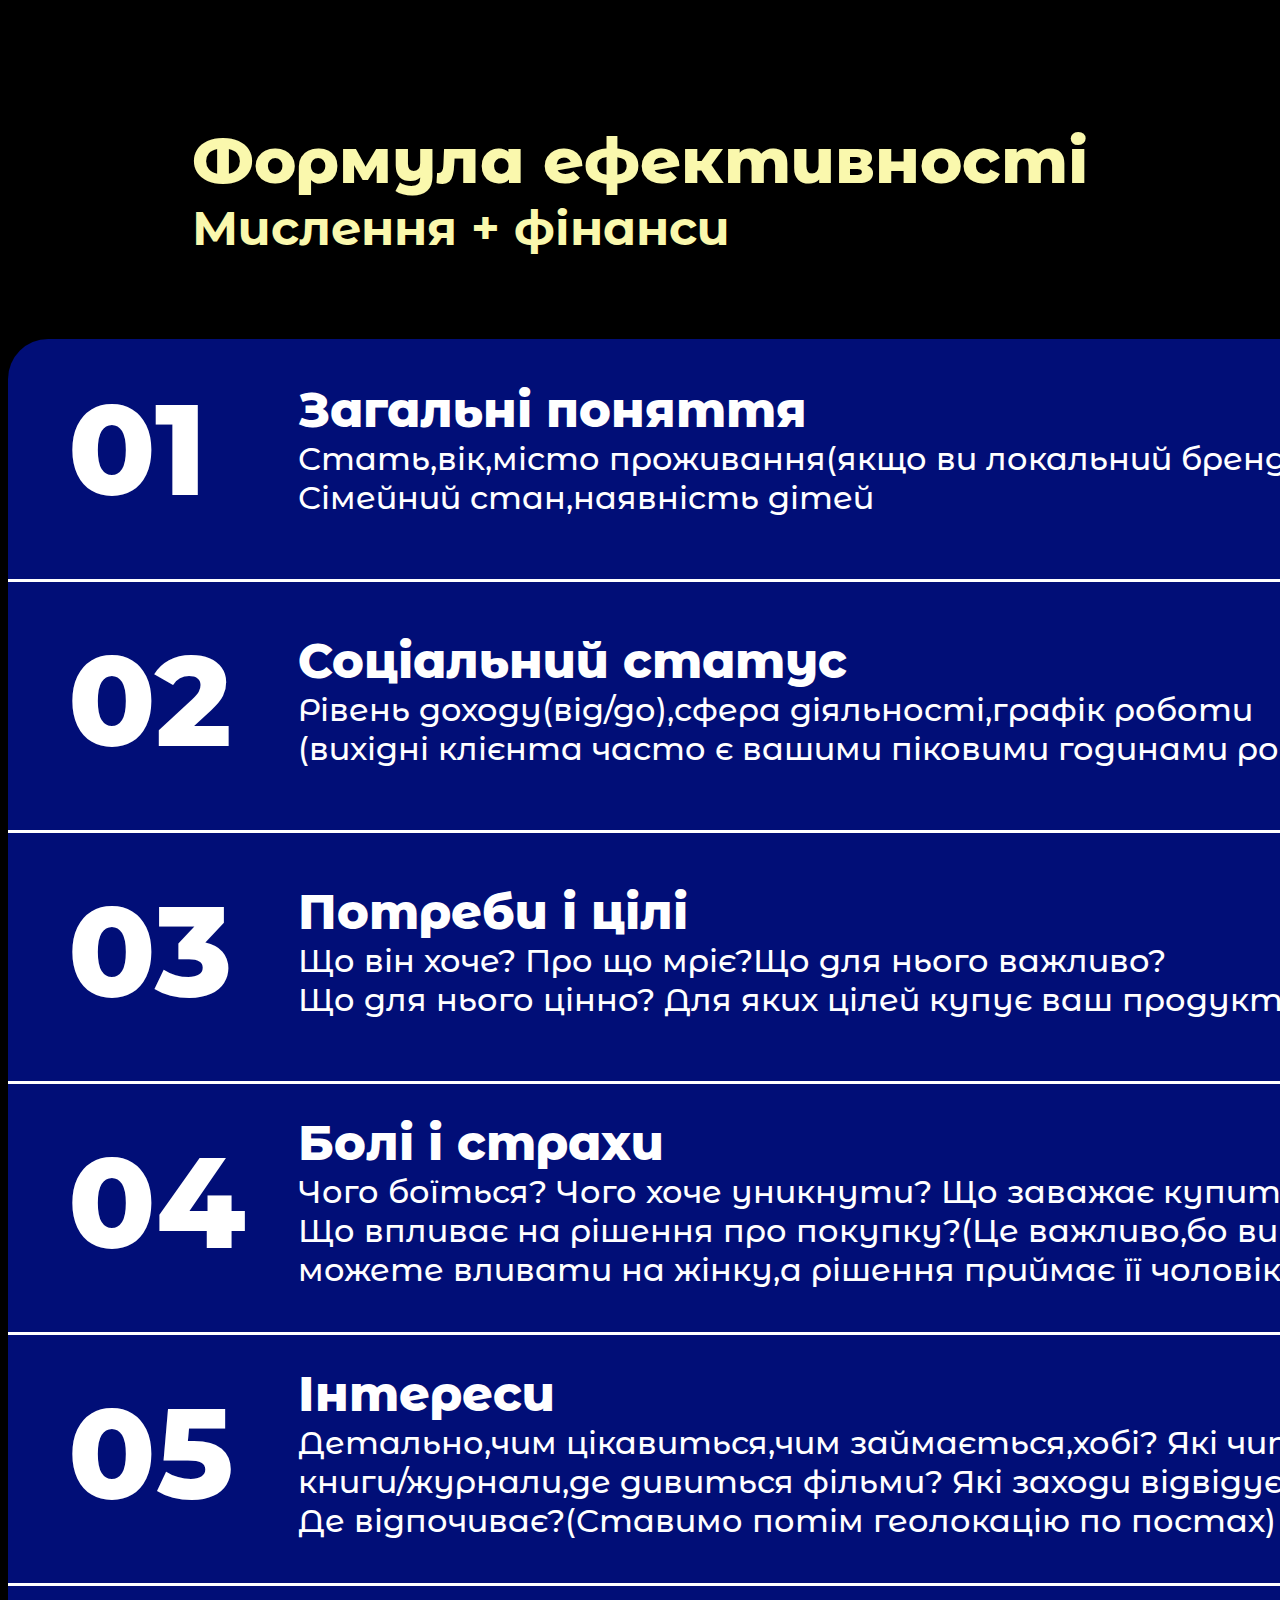
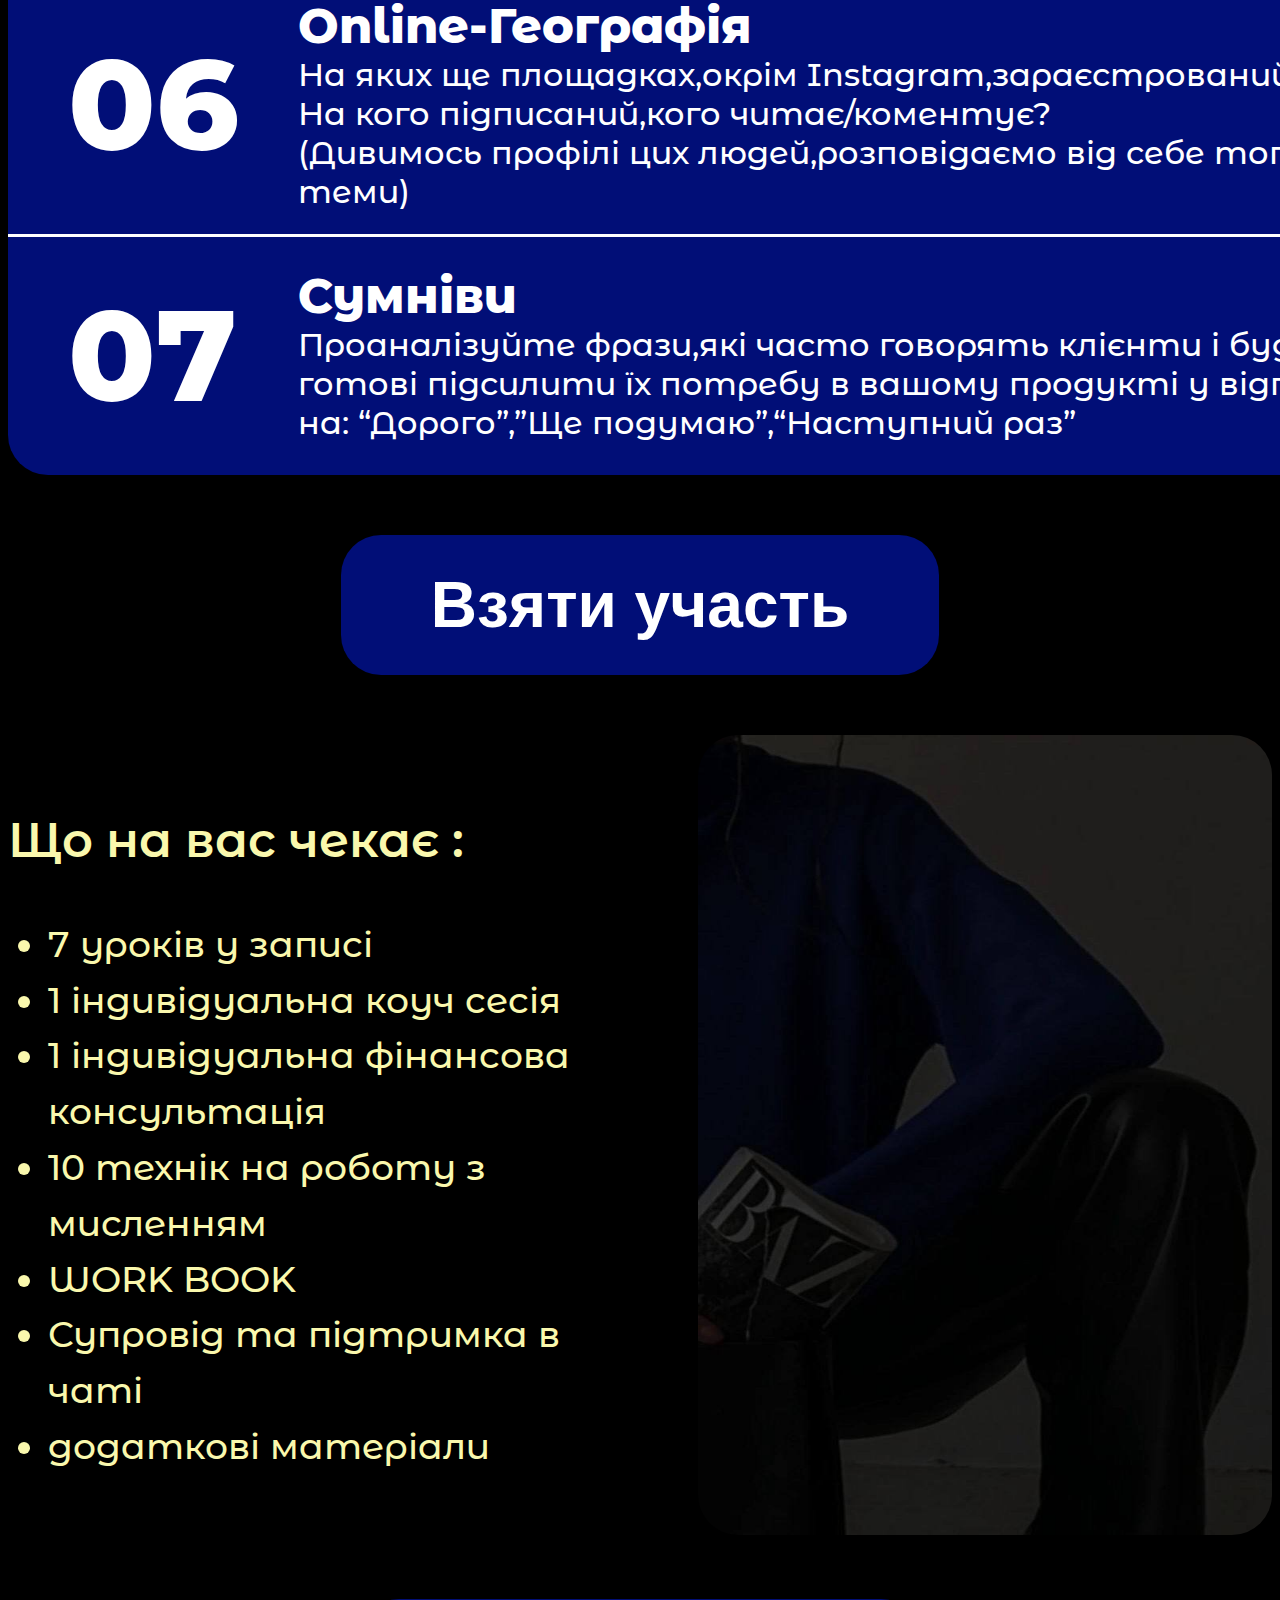
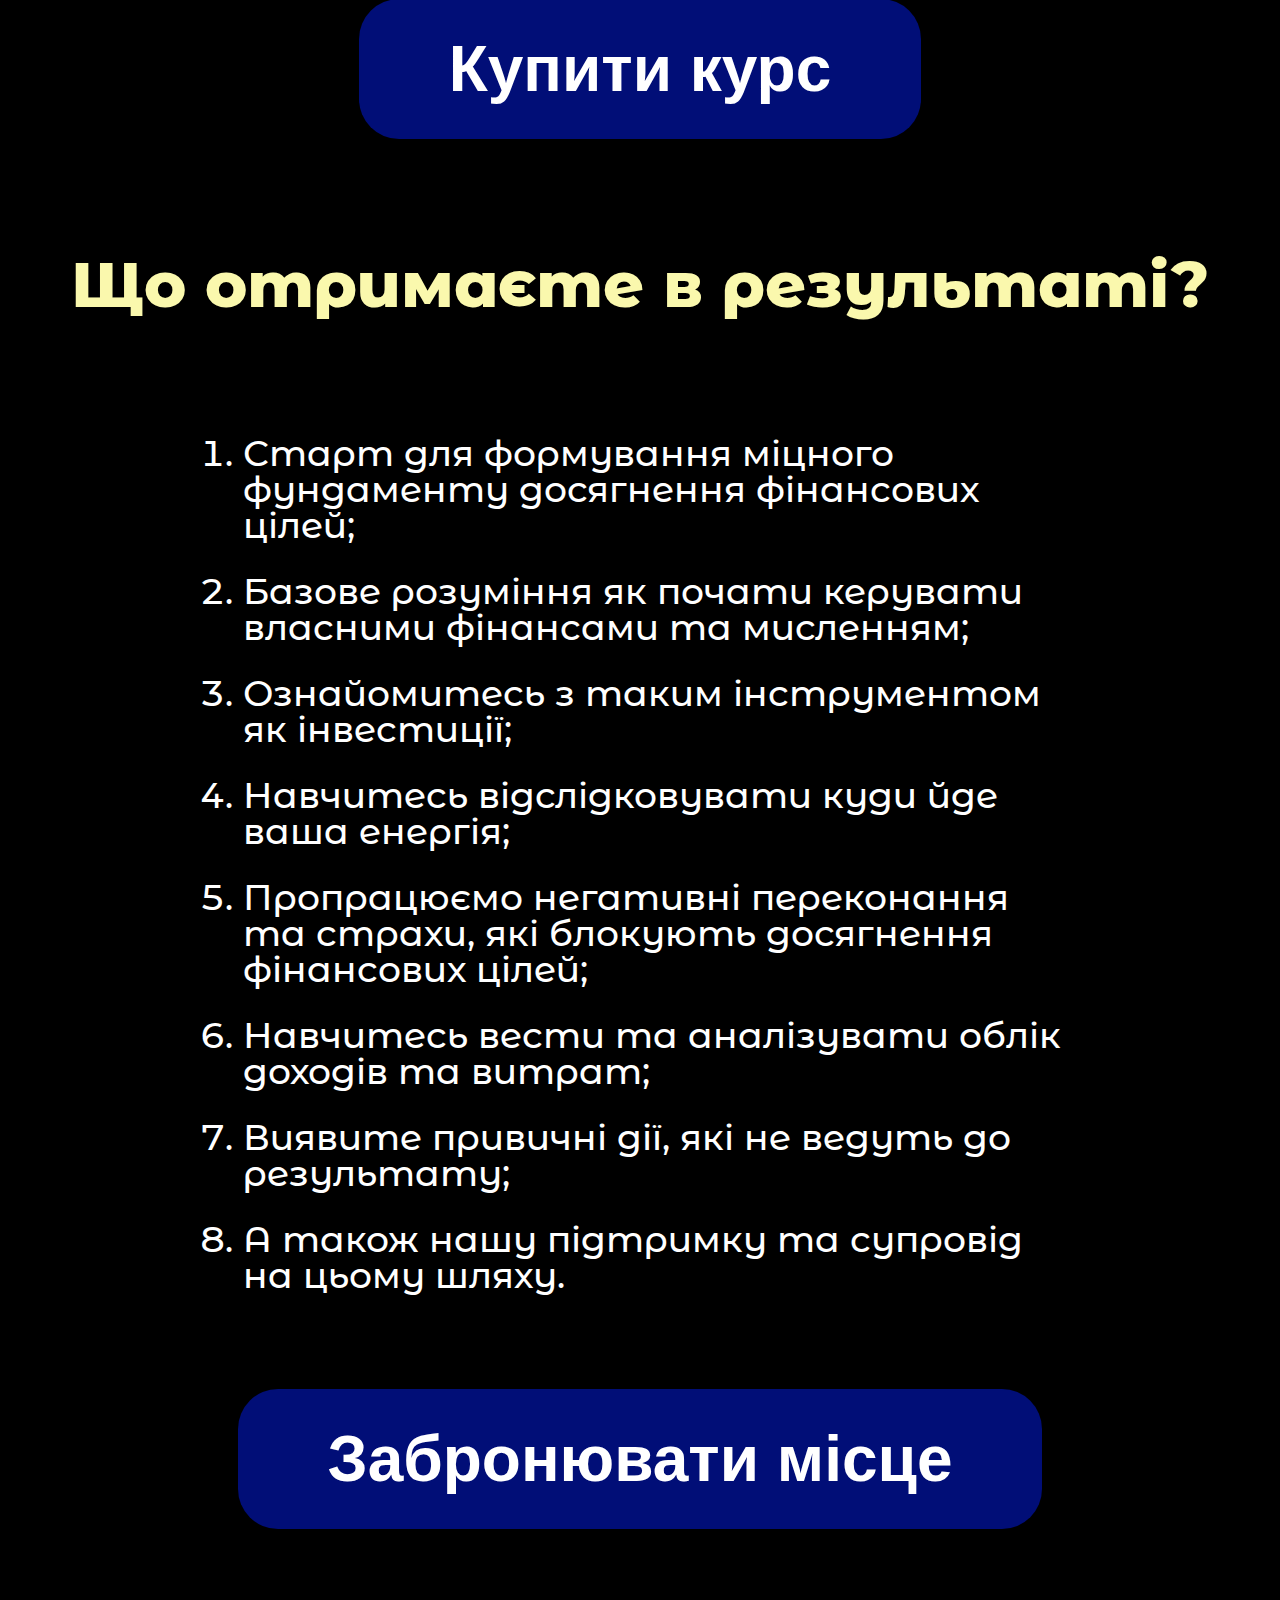
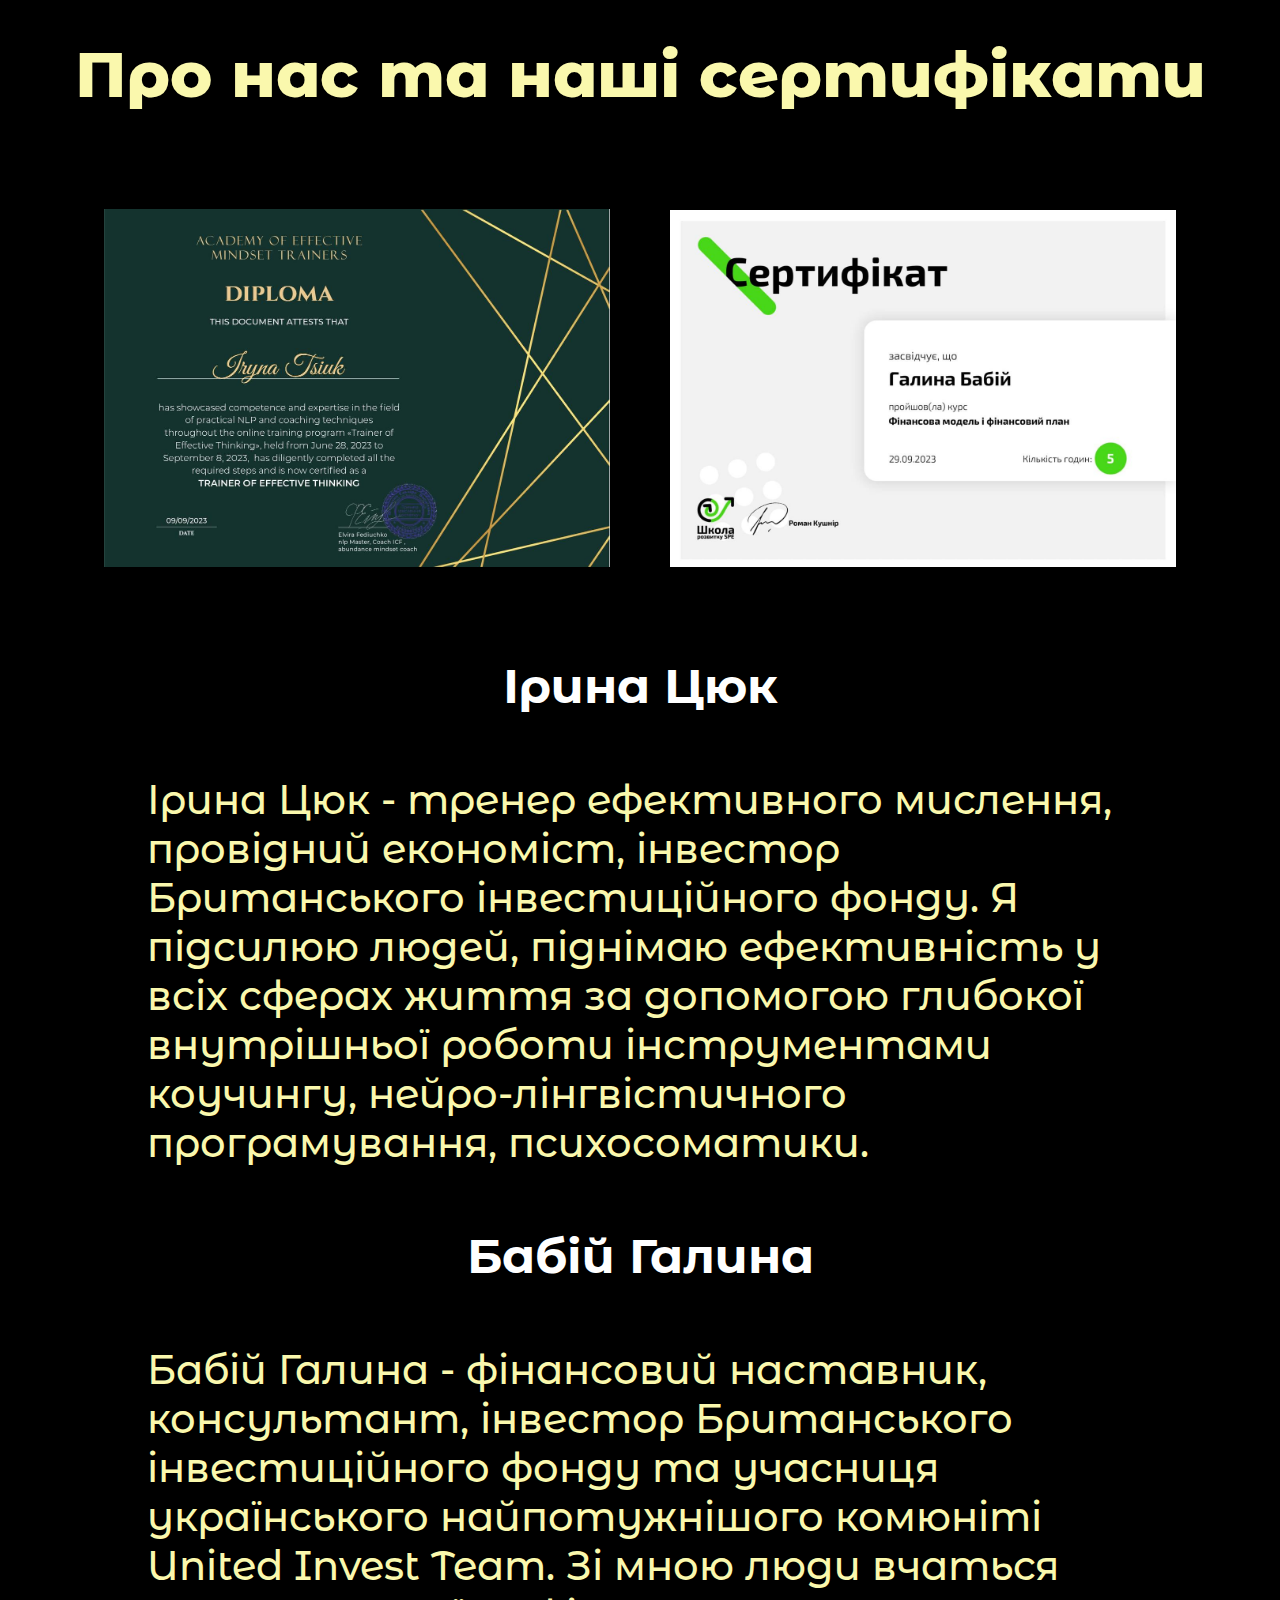
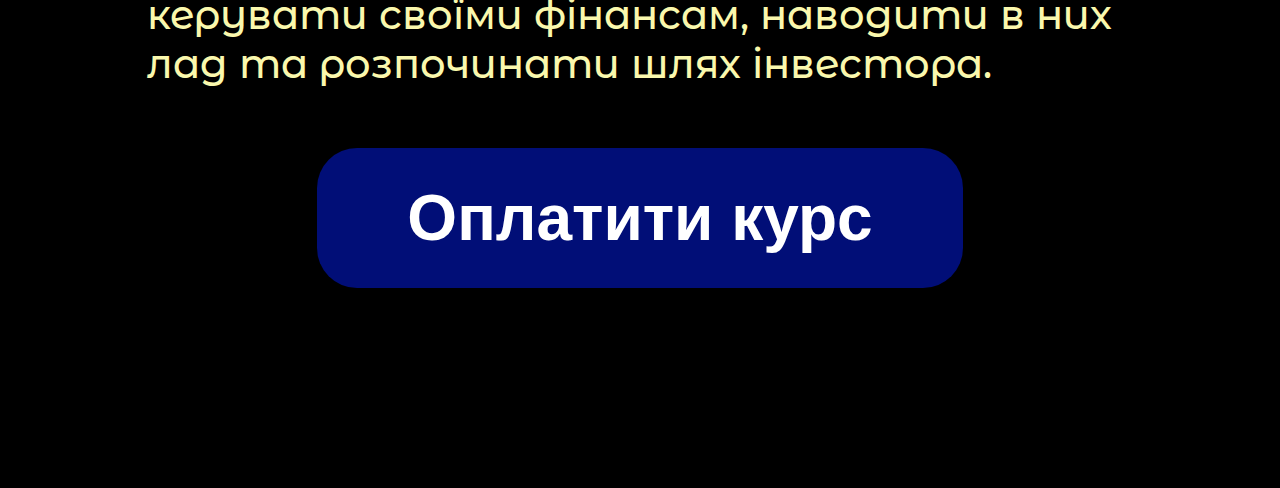
==== index.html @ e0beff93 "First version of page" ====
<!DOCTYPE html>
<html lang="en">
<head>
    <link rel="stylesheet" href="css/style.css">
    <meta charset="UTF-8">
    <meta name="viewport" content="width=1920, initial-scale=1.0">
    <title>Формула ефективності | Мислення + фінанси</title>
</head>
<body>
    
    <div class="centered-div header-text-containter">
        <h1><span class="lemon-extrabold-64">Формула ефективності</span><br/>
        <span class="lemon-bold-48">Мислення + фінанси</span></h1>
    </div>

    <!-- Block with lessons -->
    <div class="centered-div div-lessons">
        <div class="row-div">
            <div class="lesson-num">01</div>
            <div class="column-div">
                <div class="lesson-title">Загальні поняття</div>
                <div class="lesson-description">Стать,вік,місто проживання(якщо ви локальний бренд)<br/>
                    Сімейний стан,наявність дітей</div>
            </div>
        </div>
        <hr class="lesson-hr-line"/>
        <div class="row-div">
            <div class="lesson-num">02</div>
            <div class="column-div">
                <div class="lesson-title">Соціальний статус</div>
                <div class="lesson-description">Рівень доходу(від/до),сфера діяльності,графік роботи<br/>
                    (вихідні клієнта часто є вашими піковими годинами роботи)</div>
            </div>
        </div>
        <hr class="lesson-hr-line"/>
        <div class="row-div">
            <div class="lesson-num">03</div>
            <div class="column-div">
                <div class="lesson-title">Потреби і цілі</div>
                <div class="lesson-description">Що він хоче? Про що мріє?Що для нього важливо?<br/>
                    Що для нього цінно? Для яких цілей купує ваш продукт?</div>
            </div>
        </div>
        <hr class="lesson-hr-line"/>
        <div class="row-div">
            <div class="lesson-num">04</div>
            <div class="column-div">
                <div class="lesson-title">Болі і страхи</div>
                <div class="lesson-description">Чого боїться? Чого хоче уникнути? Що заважає купити?<br/>
                    Що впливає на рішення про покупку?(Це важливо,бо ви 
                    можете вливати на жінку,а рішення приймає її чоловік)</div>
            </div>
        </div>
        <hr class="lesson-hr-line"/>
        <div class="row-div">
            <div class="lesson-num">05</div>
            <div class="column-div">
                <div class="lesson-title">Інтереси</div>
                <div class="lesson-description">Детально,чим цікавиться,чим займається,хобі? Які читає 
                    книги/журнали,де дивиться фільми? Які заходи відвідує?<br/>
                    Де відпочиває?(Ставимо потім геолокацію по постах)</div>
            </div>
        </div>
        <hr class="lesson-hr-line"/>
        <div class="row-div">
            <div class="lesson-num">06</div>
            <div class="column-div">
                <div class="lesson-title">Online-Географія</div>
                <div class="lesson-description">На яких ще площадках,окрім Instagram,зараєстрований?<br/>
                    На кого підписаний,кого читає/коментує?<br/>
                    (Дивимось профілі цих людей,розповідаємо від себе топ-теми)</div>
            </div>
        </div>
        <hr class="lesson-hr-line"/>
        <div class="row-div">
            <div class="lesson-num">07</div>
            <div class="column-div">
                <div class="lesson-title">Сумніви</div>
                <div class="lesson-description">Проаналізуйте фрази,які часто говорять клієнти і будьте 
                    готові підсилити їх потребу в вашому продукті у
                    відповідь на: “Дорого”,”Ще подумаю”,“Наступний раз”</div>
            </div>
        </div>
    </div>

    <a href="#" class="buy-button">
        <div class="centered-div">
            Взяти участь
        </div>
    </a>

    <div class="what-wait-section">
        <!-- left column -->
        <div class="what-wait-left-column">
            <h3>Що на вас чекає :</h3>
                <ul>
                    <li>7 уроків у записі</li>
                    <li>1 індивідуальна коуч сесія</li>
                    <li>1 індивідуальна фінансова консультація</li>
                    <li>10 технік на роботу з мисленням</li>
                    <li>WORK BOOK</li>
                    <li>Супровід та підтримка в чаті</li>
                    <li>додаткові матеріали</li>
                </ul>
        </div>
        <!-- right column -->
        <div class="what-wait-right-column">
            <img src="images/sport_boy_image.jpeg" alt="Спортивний хлопець у сидячій позі з зігнутою ногою."/>
        </div>
    </div>

    <a href="#" class="buy-button">
        <div class="centered-div">
            Купити курс
        </div>
    </a>

    <div class="what-will-get-section">
        <h2>Що отримаєте в результаті?</h2>
        <ol>
            <li>Старт для формування міцного фундаменту досягнення фінансових цілей; </li>
            <li>Базове розуміння як почати керувати власними фінансами та мисленням;</li>
            <li>Ознайомитесь з таким інструментом як інвестиції;</li>
            <li>Навчитесь відслідковувати куди йде ваша енергія;</li>
            <li>Пропрацюємо негативні переконання та страхи, які блокують досягнення фінансових цілей;</li>
            <li>Навчитесь вести та аналізувати облік доходів та витрат;</li>
            <li>Виявите привичні дії, які не ведуть до результату; </li>
            <li>А також нашу підтримку та супровід на цьому шляху.</li>
        </ol>
    </div>

    <a href="#" class="buy-button">
        <div class="centered-div">
            Забронювати місце
        </div>
    </a>

    <div class="about-us-section">
        <h2>Про нас та наші сертифікати</h2>
        <div class="certificate-block">
            <img src="images/diploma.jpeg"/ alt="Диплом Ірини Цюк, який засвідчує про сертифікацію trainer of effective thinking.">
            <img src="images/certificate.jpeg" alt="Сертифікат Галини Бабій, про проходження курсу Фінансової моделі та фінансового плану."/>
        </div>
        <div class="person-name">Ірина Цюк</div>
        <div class="person-desc">Ірина Цюк - тренер ефективного мислення, провідний економіст,
            інвестор Британського інвестиційного фонду. Я підсилюю людей, 
            піднімаю ефективність у всіх сферах життя за допомогою 
            глибокої внутрішньої роботи інструментами коучингу, 
            нейро-лінгвістичного програмування, психосоматики.</div>
        <div class="person-name">Бабій Галина</div>
        <div class="person-desc">Бабій Галина - фінансовий наставник, консультант,
            інвестор Британського інвестиційного фонду та  учасниця 
            українського найпотужнішого комюніті United Invest Team. 
            Зі мною люди вчаться керувати  своїми фінансам, наводити в них 
            лад та розпочинати шлях інвестора.</div>

        <a href="#" class="buy-button">
            <div class="centered-div">
                Оплатити курс
            </div>
        </a>
    </div>
    
</body>
</html>
---- css/style.css ----
html, body {
    background-color: #000000;
}

.header-text-containter{
    margin-top: 100px;
}

/* Buy button */
.buy-button{
    text-decoration: none;
}

.buy-button > div{
    background-color: #010E77;
    border-radius: 40px;
    
    padding: 33px 90px;
    gap: 10px;

    margin-left: auto;
    margin-right: auto;
    width: fit-content;

    margin-top: 60px;
    color: #FFF;
    font-family: 'Montserrat Alternates', sans-serif;
    font-size: 64px;
    font-style: normal;
    font-weight: 800;
    line-height: normal;
}

.what-wait-section{
    margin-top: 60px;
    display: flex;
    flex-direction: row;
    justify-content: center;
    align-items: center;
    vertical-align: middle;
}

.what-wait-left-column > h3{
    color: #FAF8AD;
    font-family: 'MontserratAlternates', sans-serif;
    font-size: 48px;
    font-style: normal;
    font-weight: 600;
    line-height: normal;
}

.what-wait-left-column > ul{
    font-family: 'MontserratAlternates', sans-serif;
    color: #FAF8AD;
    font-size: 36px;
    font-style: normal;
    font-weight: 500;
    line-height: 155.9%;
}

.what-wait-right-column > img{
    border-radius: 40px;
    width: 574px;
    height: 800px;
    flex-shrink: 0;
    margin-left: 70px;
}

.what-will-get-section{
    margin-top: 60px;
    display: flex;
    flex-direction: column;
    align-items: center;
    justify-content: center;
}

.what-will-get-section > h2, .about-us-section > h2{
    color: #FAF8AD;
    font-family: 'MontserratAlternates', sans-serif;
    font-size: 64px;
    font-style: normal;
    font-weight: 800;
    line-height: 100%; /* 64px */
}

.what-will-get-section > ol{
    width: 66%;
    color: #FFF;
    font-family: 'MontserratAlternates', sans-serif;
    font-size: 36px;
    font-style: normal;
    font-weight: 500;
    line-height: 100%; /* 36px */
}

.what-will-get-section > ol >li{
    margin-top: 30px;
}

.about-us-section{
    margin-top: 60px;
    display: flex;
    flex-direction: column;
    align-items: center;
    justify-content: center;
    margin-bottom: 200px;
}

.certificate-block{
    display: flex;
    flex-direction: row;
    align-items: center;
    justify-content: center;
    margin-top: 20px;
}

.certificate-block > img{
    width: 40%;
    height: 50%;
    padding: 30px;
}

.person-name{
    color: #FFF;
    font-family: 'MontserratAlternates', sans-serif;
    font-size: 48px;
    font-style: normal;
    font-weight: 700;
    line-height: normal;
    margin-top: 60px;
}

.person-desc{
    color: #FAF8AD;
    font-family: 'MontserratAlternates', sans-serif;
    font-size: 40px;
    font-style: normal;
    font-weight: 500;
    line-height: normal;
    width: 78%;
    margin-top: 60px;
}

/* Lemon text */
.lemon-extrabold-64{
    font-family: 'MontserratAlternates', sans-serif;
    font-weight: 800;
    font-size: 64px;
    color: #FAF8AD;
}

.lemon-bold-48{
    font-family: 'MontserratAlternates', sans-serif;
    font-weight: 700;
    font-size: 48px;
    color: #FAF8AD;
}

.lesson-num{
    font-family: 'MontserratAlternates', sans-serif;
    font-weight: 800;
    font-size: 128px;
    color: #FFFFFF;
    margin-right: 50px;
    width: 180px;
    padding-left: 60px;
}

.lesson-title{
    font-family: 'MontserratAlternates', sans-serif;
    font-weight: 800;
    font-size: 48px;
    color: #FFFFFF;
}

.lesson-description{
    font-family: 'MontserratAlternates', sans-serif;
    font-weight: 500;
    font-size: 32px;
    color: #FFFFFF;
    width: 1090px;
}

.lesson-hr-line{
    border: 0;
    height: 3px;
    background-color: #FFFFFF;
    width: 100%;
    margin-top: 10px;
}

/* Movement of divs */
.centered-div{
    display: flex;
    align-items: center;
    justify-content: center;
}

.div-lessons{
    /* padding-left: 60px;
    padding-right: 60px; */
    flex-direction: column;
    background-color: #010E77;
    border-radius: 40px;
    width: fit-content;
    margin: 60px auto 0px auto;
}

.row-div{
    display: flex;
    flex-direction: row;
    justify-content: space-between;
    align-items: center;
    vertical-align: middle;
    height: 200px;
    padding-top: 10px;
    padding-bottom: 20px;
}

.column-div{
    display: flex;
    flex-direction: column;
    padding-right: 60px;
    /* justify-content: space-between; */
}



/* Fonts */
@font-face {
    font-family: 'MontserratAlternates';
    src: url('../font/MontserratAlternates/MontserratAlternates-Thin.ttf') format('truetype');
    font-weight: 100;
}

@font-face {
    font-family: 'MontserratAlternates';
    src: url('../font/MontserratAlternates/MontserratAlternates-ThinItalic.ttf') format('truetype');
    font-weight: 100;
    font-style: italic;
}

@font-face {
    font-family: 'MontserratAlternates';
    src: url('../font/MontserratAlternates/MontserratAlternates-ExtraLight.ttf') format('truetype');
    font-weight: 200;
}

@font-face {
    font-family: 'MontserratAlternates';
    src: url('../font/MontserratAlternates/MontserratAlternates-ExtraLightItalic.ttf') format('truetype');
    font-weight: 200;
    font-style: italic;
}

@font-face {
    font-family: 'MontserratAlternates';
    src: url('../font/MontserratAlternates/MontserratAlternates-Light.ttf') format('truetype');
    font-weight: 300;
}

@font-face {
    font-family: 'MontserratAlternates';
    src: url('../font/MontserratAlternates/MontserratAlternates-LightItalic.ttf') format('truetype');
    font-weight: 300;
    font-style: italic;
}

@font-face {
    font-family: 'MontserratAlternates';
    src: url('../font/MontserratAlternates/MontserratAlternates-Regular.ttf') format('truetype');
    font-weight: 400;
}

@font-face {
    font-family: 'MontserratAlternates';
    src: url('../font/MontserratAlternates/MontserratAlternates-Italic.ttf') format('truetype');
    font-weight: 400;
    font-style: italic;
}

@font-face {
    font-family: 'MontserratAlternates';
    src: url('../font/MontserratAlternates/MontserratAlternates-Medium.ttf') format('truetype');
    font-weight: 500;
}

@font-face {
    font-family: 'MontserratAlternates';
    src: url('../font/MontserratAlternates/MontserratAlternates-MediumItalic.ttf') format('truetype');
    font-weight: 500;
    font-style: italic;
}

@font-face {
    font-family: 'MontserratAlternates';
    src: url('../font/MontserratAlternates/MontserratAlternates-SemiBold.ttf') format('truetype');
    font-weight: 600;
}

@font-face {
    font-family: 'MontserratAlternates';
    src: url('../font/MontserratAlternates/MontserratAlternates-SemiBoldItalic.ttf') format('truetype');
    font-weight: 600;
    font-style: italic;
}

@font-face {
    font-family: 'MontserratAlternates';
    src: url('../font/MontserratAlternates/MontserratAlternates-Bold.ttf') format('truetype');
    font-weight: 700;
}

@font-face {
    font-family: 'MontserratAlternates';
    src: url('../font/MontserratAlternates/MontserratAlternates-BoldItalic.ttf') format('truetype');
    font-weight: 700;
    font-style: italic;
}

@font-face {
    font-family: 'MontserratAlternates';
    src: url('../font/MontserratAlternates/MontserratAlternates-ExtraBold.ttf') format('truetype');
    font-weight: 800;
}

@font-face {
    font-family: 'MontserratAlternates';
    src: url('../font/MontserratAlternates/MontserratAlternates-ExtraBoldItalic.ttf') format('truetype');
    font-weight: 800;
    font-style: italic;
}

@font-face {
    font-family: 'MontserratAlternates';
    src: url('../font/MontserratAlternates/MontserratAlternates-Black.ttf') format('truetype');
    font-weight: 900;
}

@font-face {
    font-family: 'MontserratAlternates';
    src: url('../font/MontserratAlternates/MontserratAlternates-BlackItalic.ttf') format('truetype');
    font-weight: 900;
    font-style: italic;
}
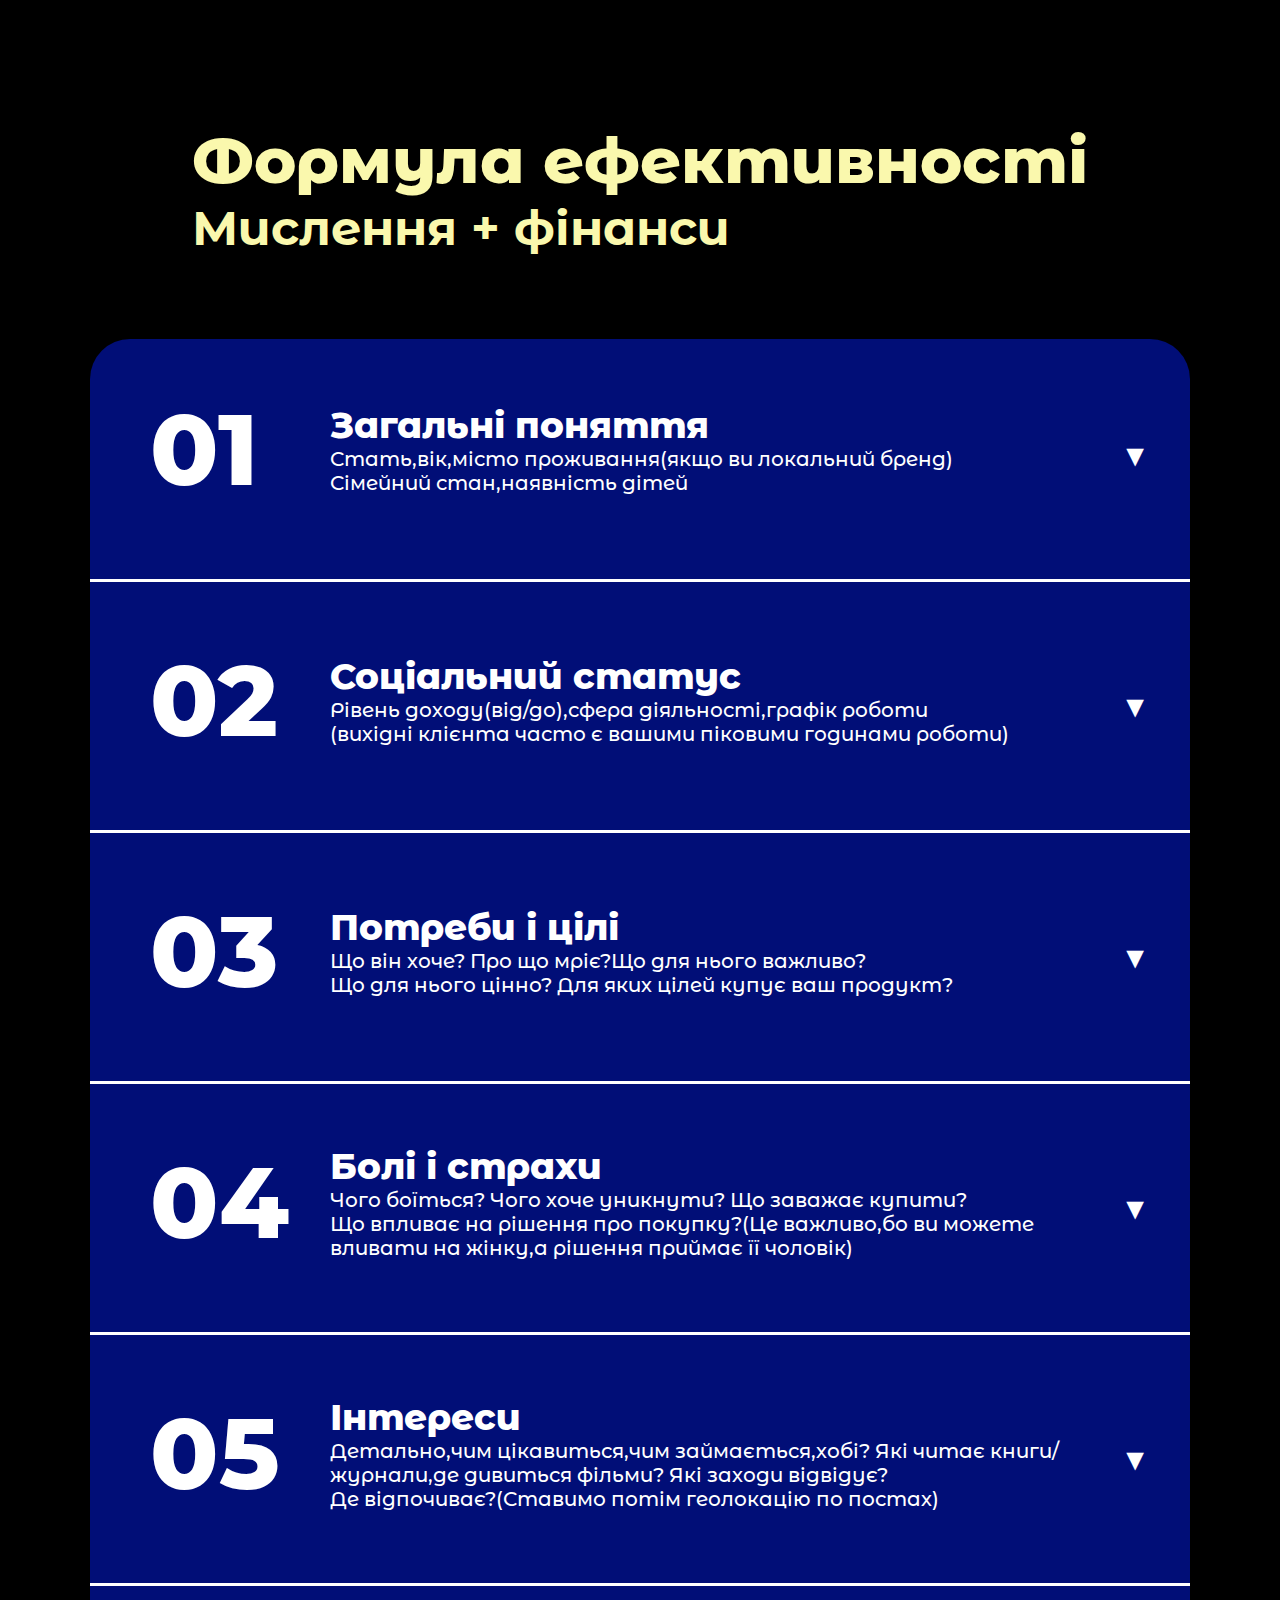
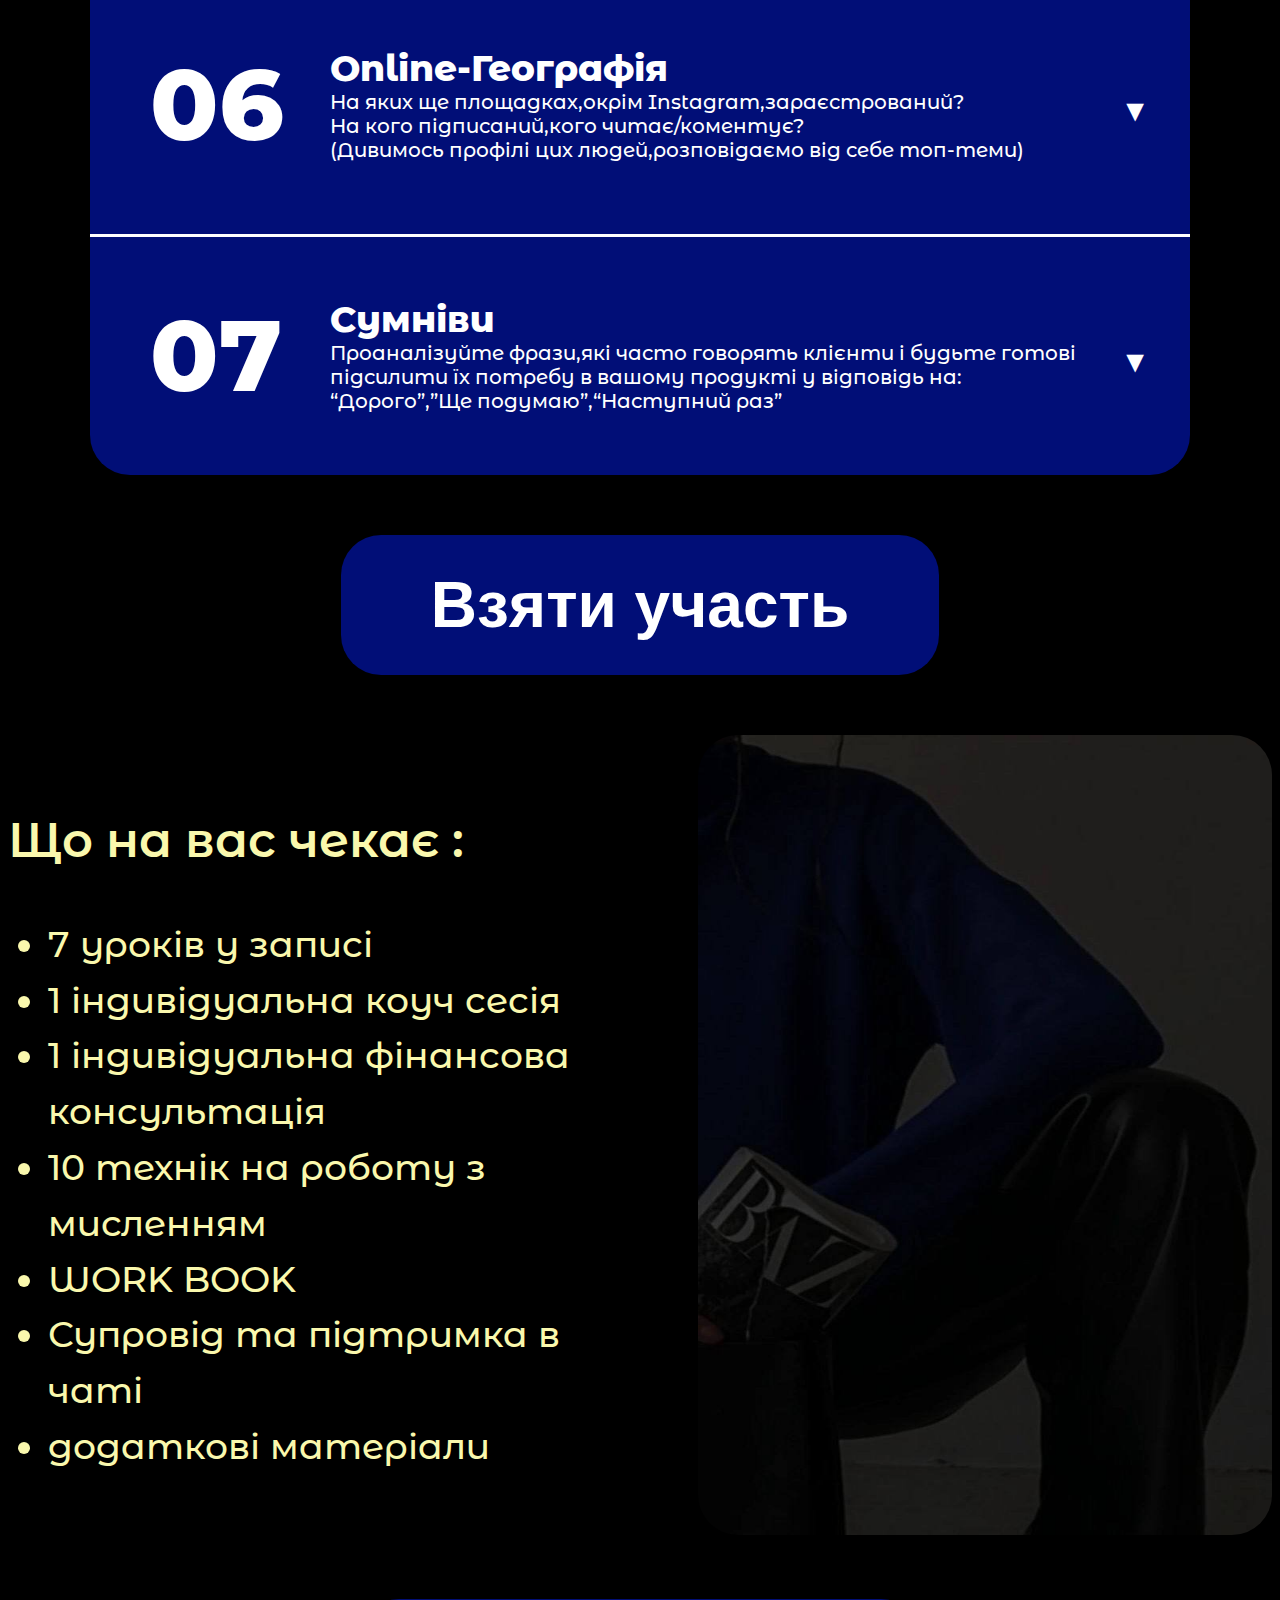
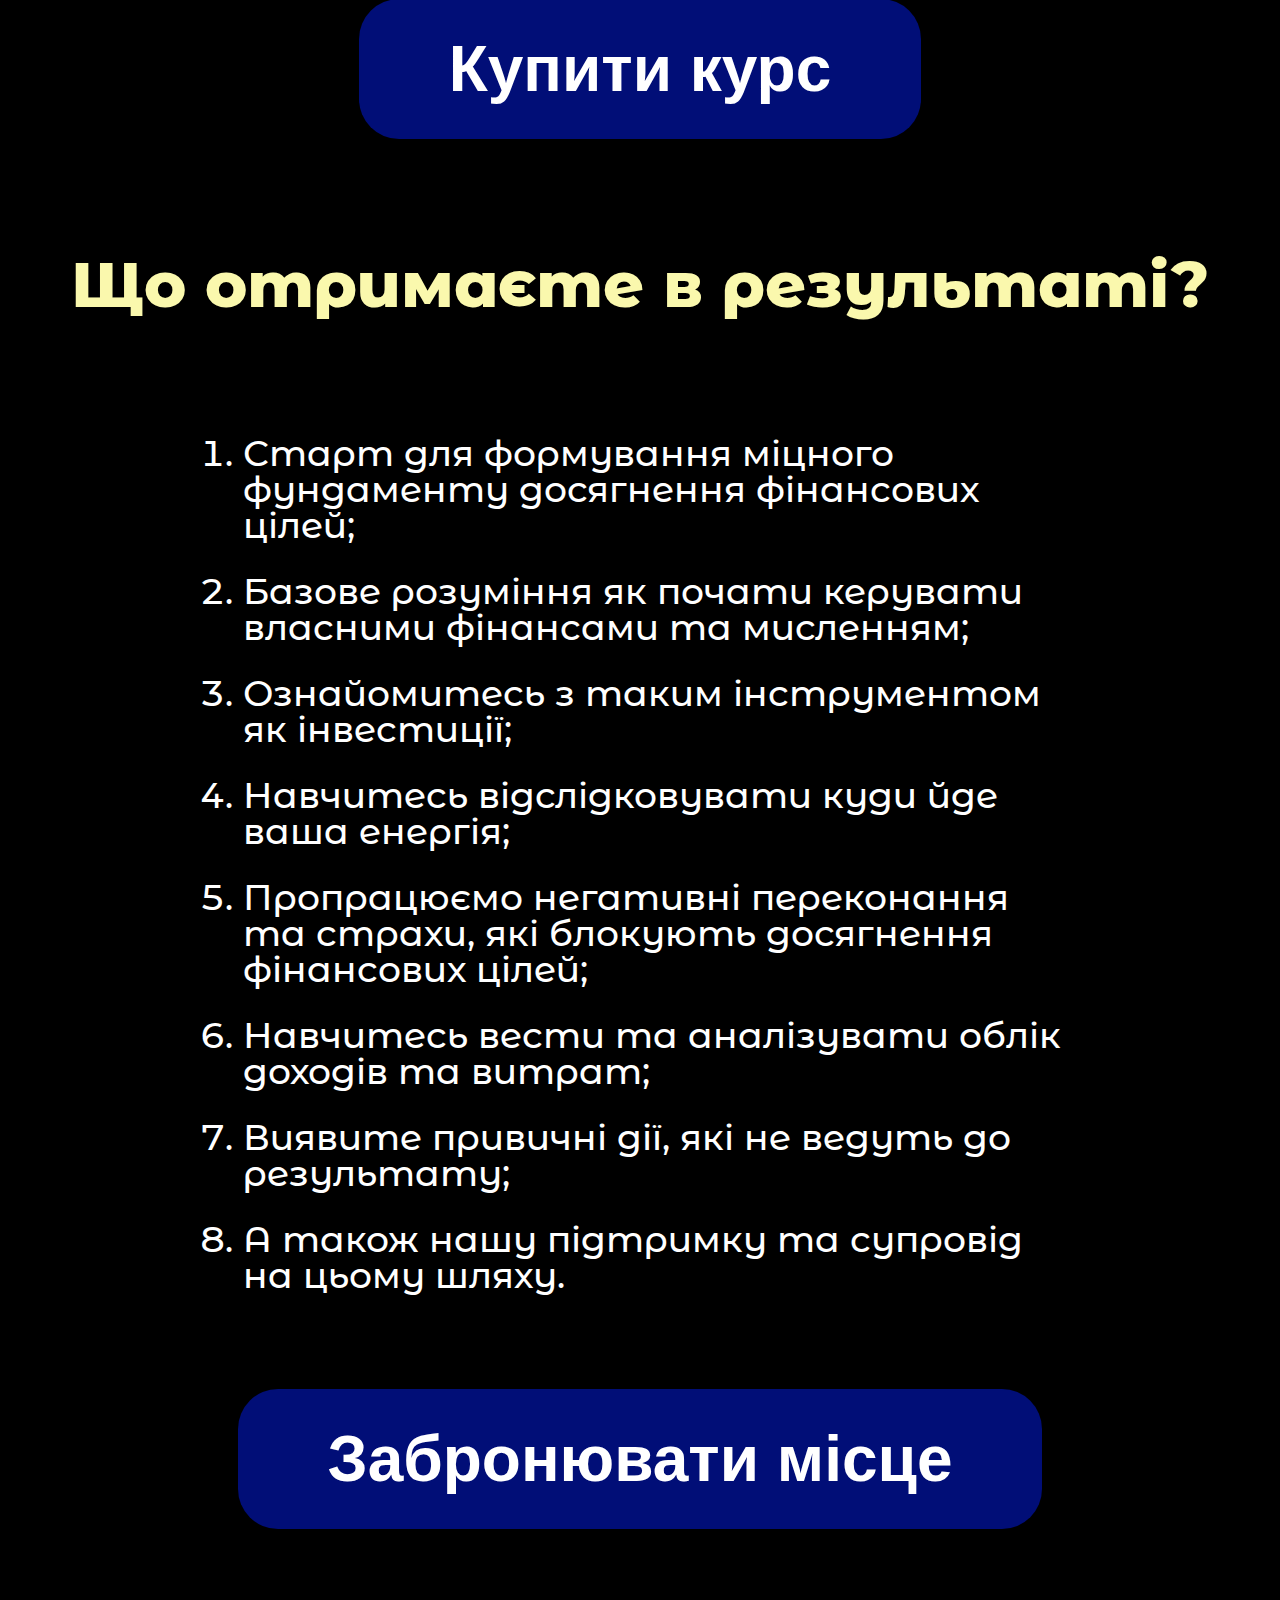
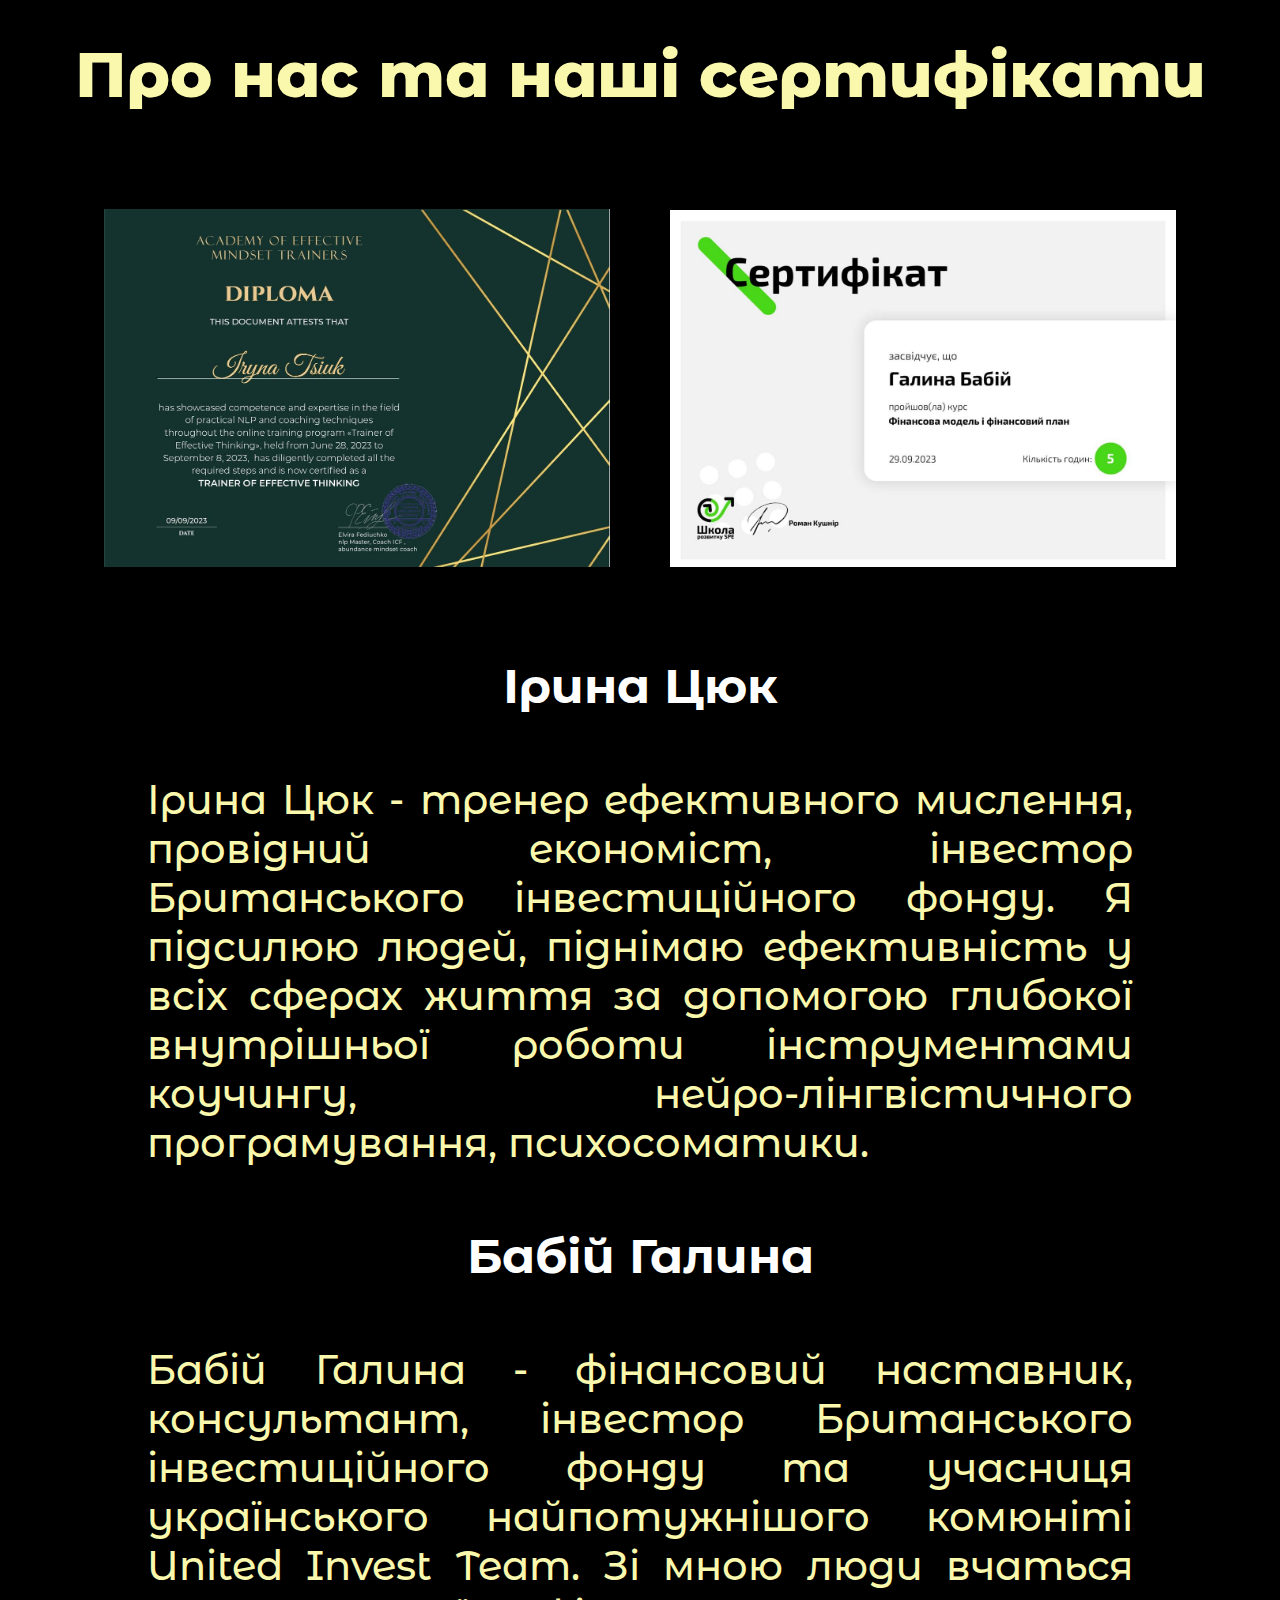
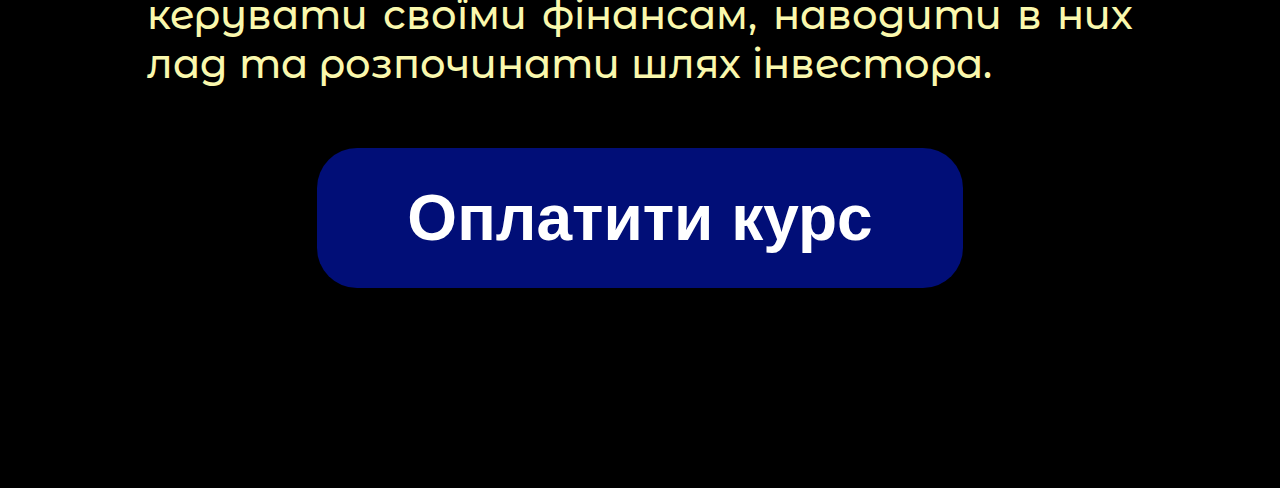
==== commit f04513ae: "remove workflow, add arow and desc for lessons" ====
--- a/index.html
+++ b/index.html
@@ -1,9 +1,10 @@
 <!DOCTYPE html>
-<html lang="en">
+<html lang="ua">
 <head>
     <link rel="stylesheet" href="css/style.css">
     <meta charset="UTF-8">
     <meta name="viewport" content="width=1920, initial-scale=1.0">
+    <script src="js/description.js"></script>
     <title>Формула ефективності | Мислення + фінанси</title>
 </head>
 <body>
@@ -22,6 +23,30 @@
                 <div class="lesson-description">Стать,вік,місто проживання(якщо ви локальний бренд)<br/>
                     Сімейний стан,наявність дітей</div>
             </div>
+            <div class="toggle-arrow" onclick="toggleDescription(this)">&#9660;</div>
+        </div>
+        <div class="description-content" style="display: none;">
+            <div class="lesson-description">
+                <span class="lesson-title">Урок 1 - Фінансові рівні</span><br/>
+
+                <h3>Ви дізнаєтесь :</h3>
+                <ul>
+                    <li>Що таке фінансова грамотність;</li>
+                    <li>Що таке гроші;</li>
+                    <li>Що таке фінансовий рівень життя;</li>
+                    <li>Які є фінансові рівні;</li>
+                    <li>Що таке фінансова подушка безпеки.</li>
+                </ul>
+
+                <h3>Визначте:</h3>
+                <ul>
+                    <li>На якому фінансовому рівні знаходитесь ви;</li>
+                    <li>Розпочнете відкладати;</li>
+                    <li>Отримаєте д/з;</li>
+                    <li>Готова табличка обліку доходів та витрат;</li>
+                    <li>Відео інструкція, як нею користуватися.</li>
+                </ul>
+            </div>
         </div>
         <hr class="lesson-hr-line"/>
         <div class="row-div">
@@ -31,6 +56,7 @@
                 <div class="lesson-description">Рівень доходу(від/до),сфера діяльності,графік роботи<br/>
                     (вихідні клієнта часто є вашими піковими годинами роботи)</div>
             </div>
+            <div class="toggle-arrow" onclick="toggleDescription(this)">&#9660;</div>
         </div>
         <hr class="lesson-hr-line"/>
         <div class="row-div">
@@ -40,6 +66,7 @@
                 <div class="lesson-description">Що він хоче? Про що мріє?Що для нього важливо?<br/>
                     Що для нього цінно? Для яких цілей купує ваш продукт?</div>
             </div>
+            <div class="toggle-arrow" onclick="toggleDescription(this)">&#9660;</div>
         </div>
         <hr class="lesson-hr-line"/>
         <div class="row-div">
@@ -50,6 +77,7 @@
                     Що впливає на рішення про покупку?(Це важливо,бо ви 
                     можете вливати на жінку,а рішення приймає її чоловік)</div>
             </div>
+            <div class="toggle-arrow" onclick="toggleDescription(this)">&#9660;</div>
         </div>
         <hr class="lesson-hr-line"/>
         <div class="row-div">
@@ -60,6 +88,7 @@
                     книги/журнали,де дивиться фільми? Які заходи відвідує?<br/>
                     Де відпочиває?(Ставимо потім геолокацію по постах)</div>
             </div>
+            <div class="toggle-arrow" onclick="toggleDescription(this)">&#9660;</div>
         </div>
         <hr class="lesson-hr-line"/>
         <div class="row-div">
@@ -70,6 +99,7 @@
                     На кого підписаний,кого читає/коментує?<br/>
                     (Дивимось профілі цих людей,розповідаємо від себе топ-теми)</div>
             </div>
+            <div class="toggle-arrow" onclick="toggleDescription(this)">&#9660;</div>
         </div>
         <hr class="lesson-hr-line"/>
         <div class="row-div">
@@ -80,6 +110,7 @@
                     готові підсилити їх потребу в вашому продукті у
                     відповідь на: “Дорого”,”Ще подумаю”,“Наступний раз”</div>
             </div>
+            <div class="toggle-arrow" onclick="toggleDescription(this)">&#9660;</div>
         </div>
     </div>
 
--- a/css/style.css
+++ b/css/style.css
@@ -139,6 +139,7 @@
     line-height: normal;
     width: 78%;
     margin-top: 60px;
+    text-align: justify;
 }
 
 /* Lemon text */
@@ -159,26 +160,27 @@
 .lesson-num{
     font-family: 'MontserratAlternates', sans-serif;
     font-weight: 800;
-    font-size: 128px;
+    font-size: 100px;
     color: #FFFFFF;
-    margin-right: 50px;
-    width: 180px;
+    margin-right: 40px;
+    width: 140px;
     padding-left: 60px;
+    text-align: left;
 }
 
 .lesson-title{
     font-family: 'MontserratAlternates', sans-serif;
     font-weight: 800;
-    font-size: 48px;
+    font-size: 36px;
     color: #FFFFFF;
 }
 
 .lesson-description{
     font-family: 'MontserratAlternates', sans-serif;
     font-weight: 500;
-    font-size: 32px;
+    font-size: 20px;
     color: #FFFFFF;
-    width: 1090px;
+    width: 750px;
 }
 
 .lesson-hr-line{
@@ -220,10 +222,23 @@
 .column-div{
     display: flex;
     flex-direction: column;
-    padding-right: 60px;
+    /* padding-right: 60px; */
     /* justify-content: space-between; */
 }
 
+.toggle-arrow {
+    cursor: pointer;
+    font-size: 30px;
+    color: #FFFFFF;
+    padding-left: 40px;
+    padding-right: 40px;
+    margin-top: 15px;
+}
+
+.description-content {
+    padding: 10px;
+    /* border: 1px solid #ccc; */
+}
 
 
 /* Fonts */
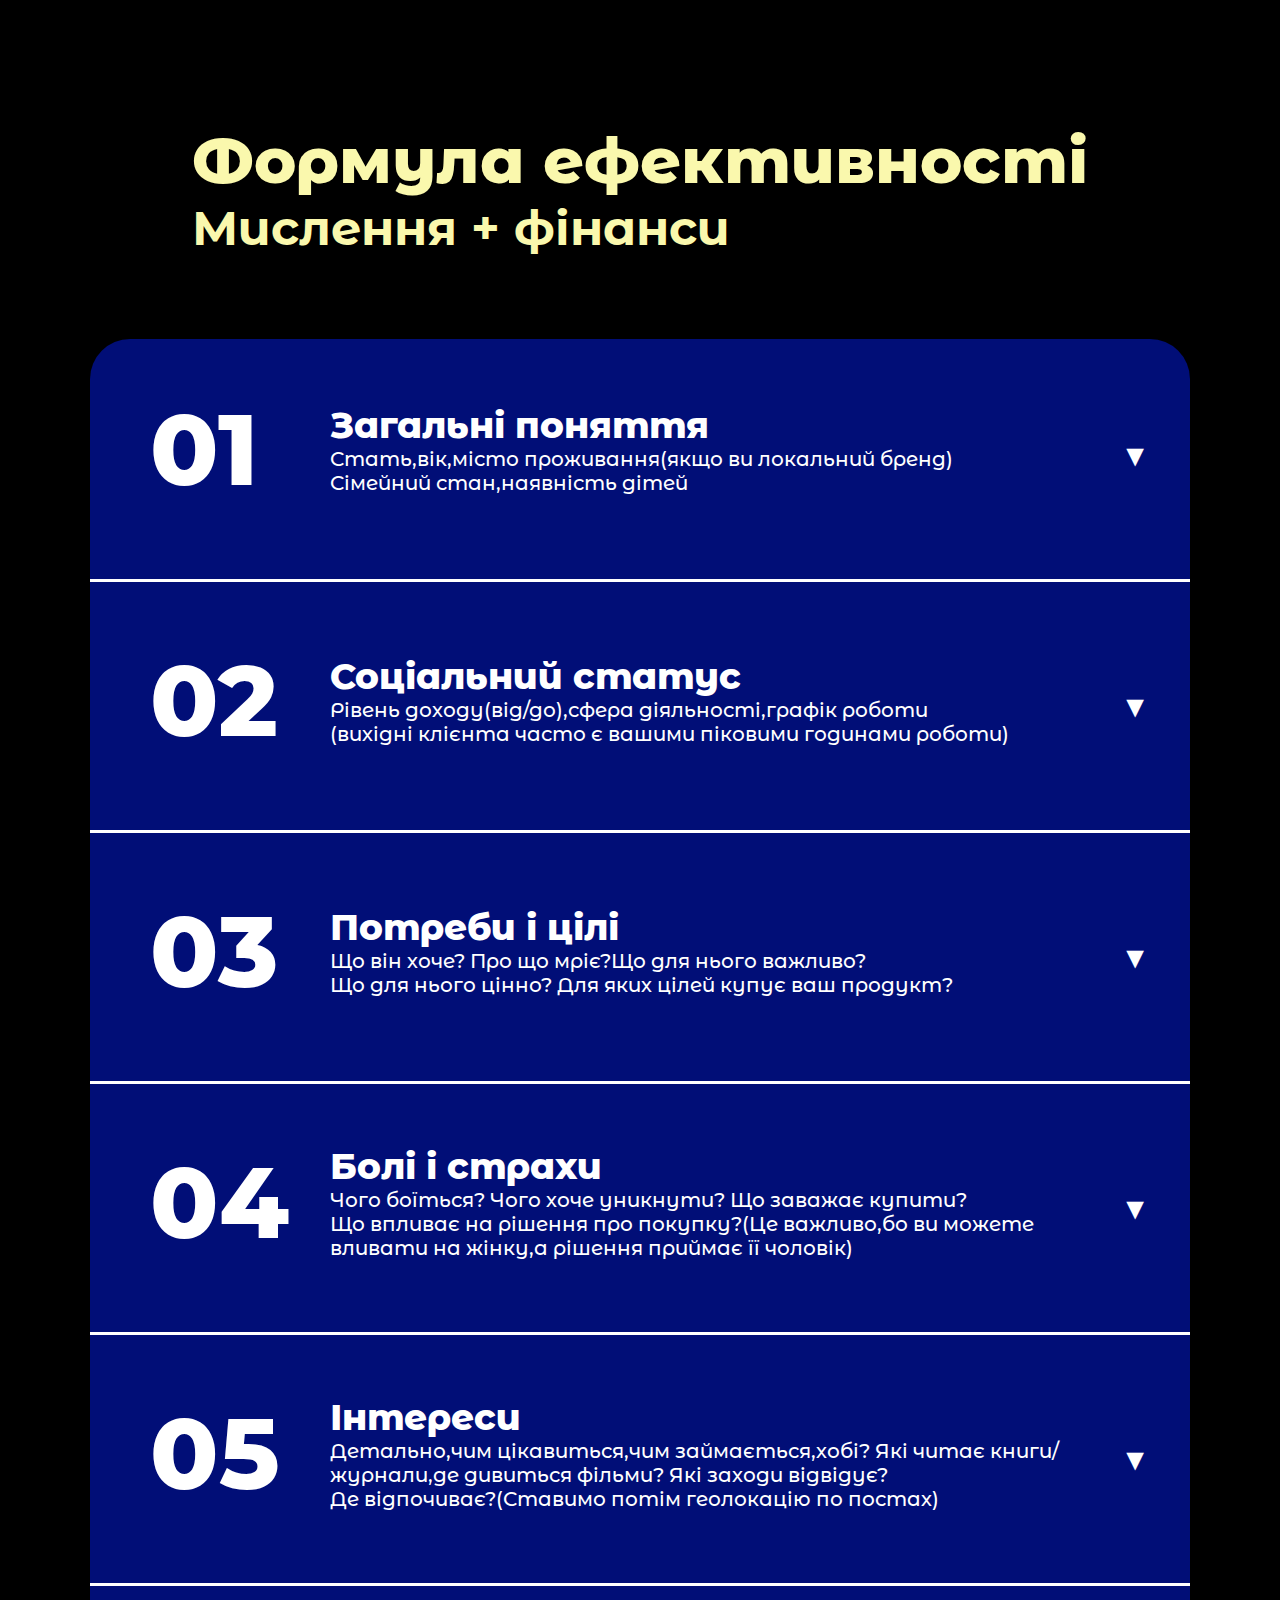
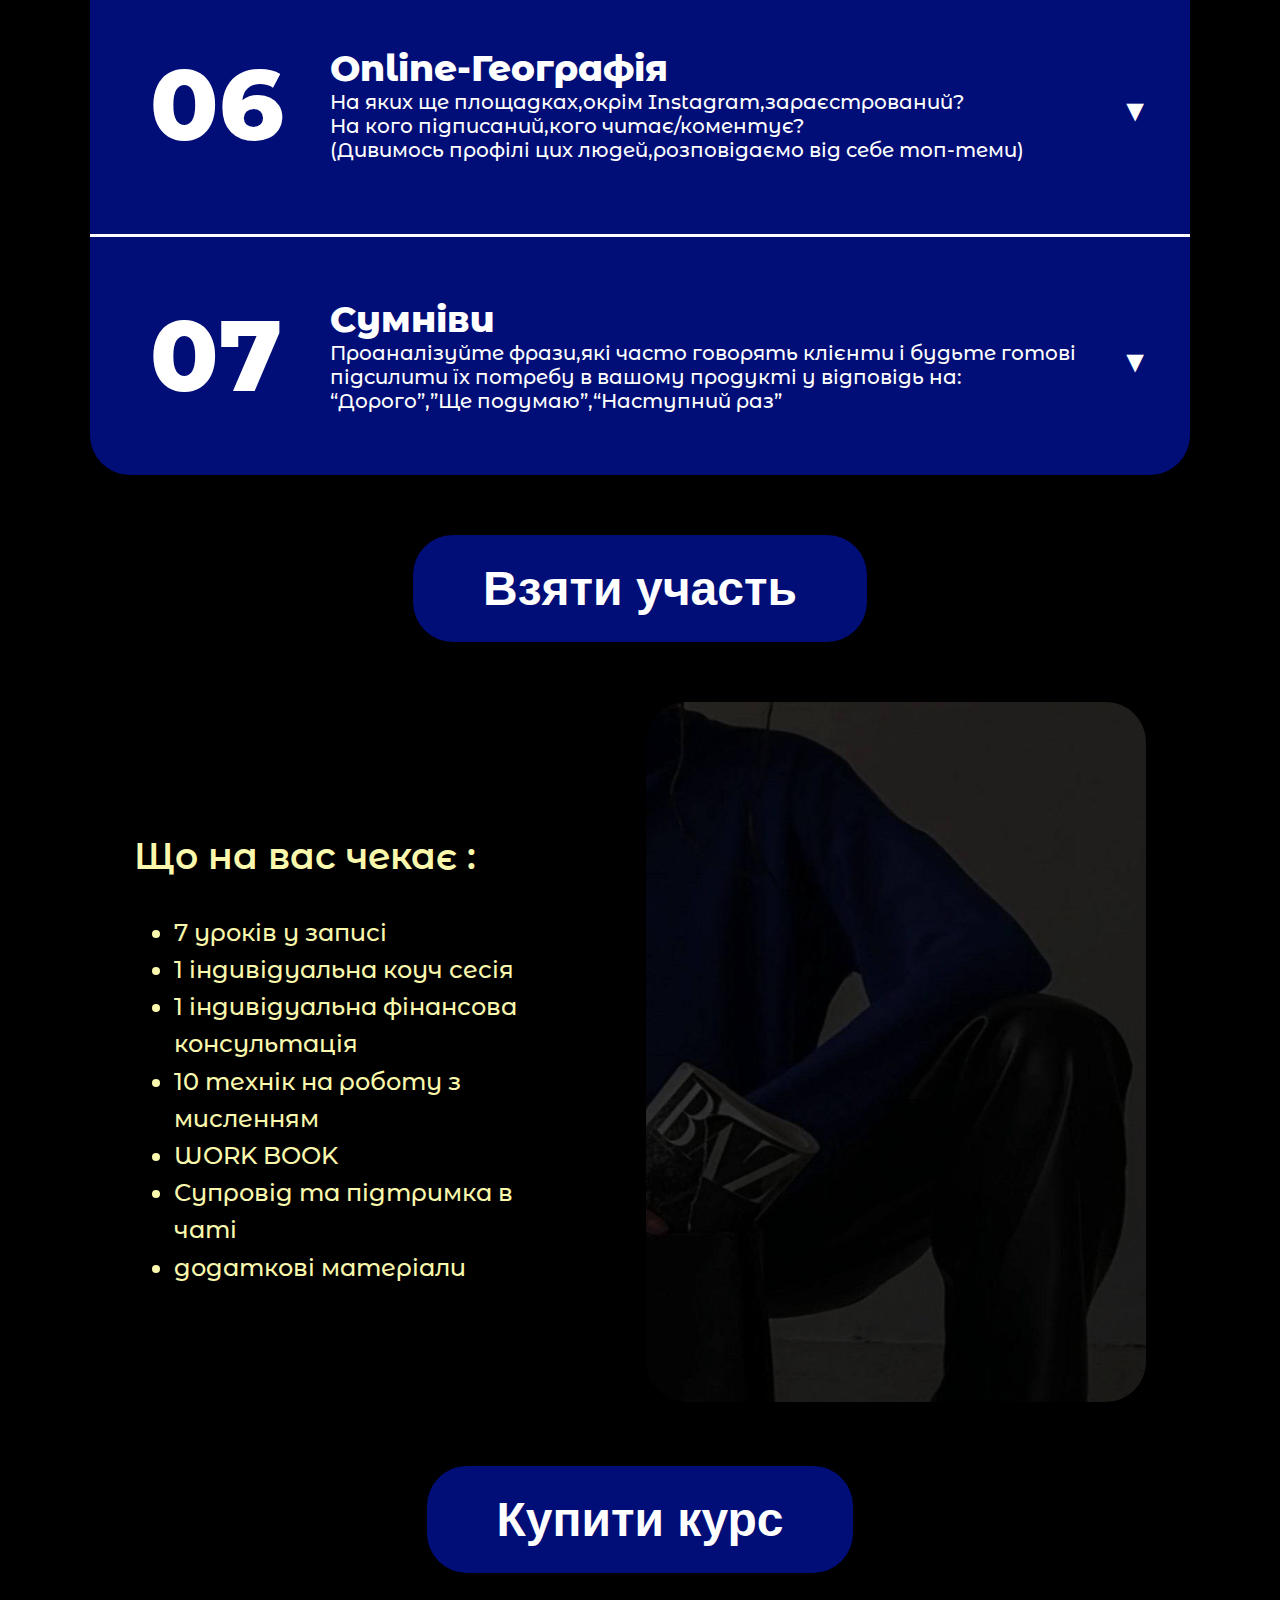
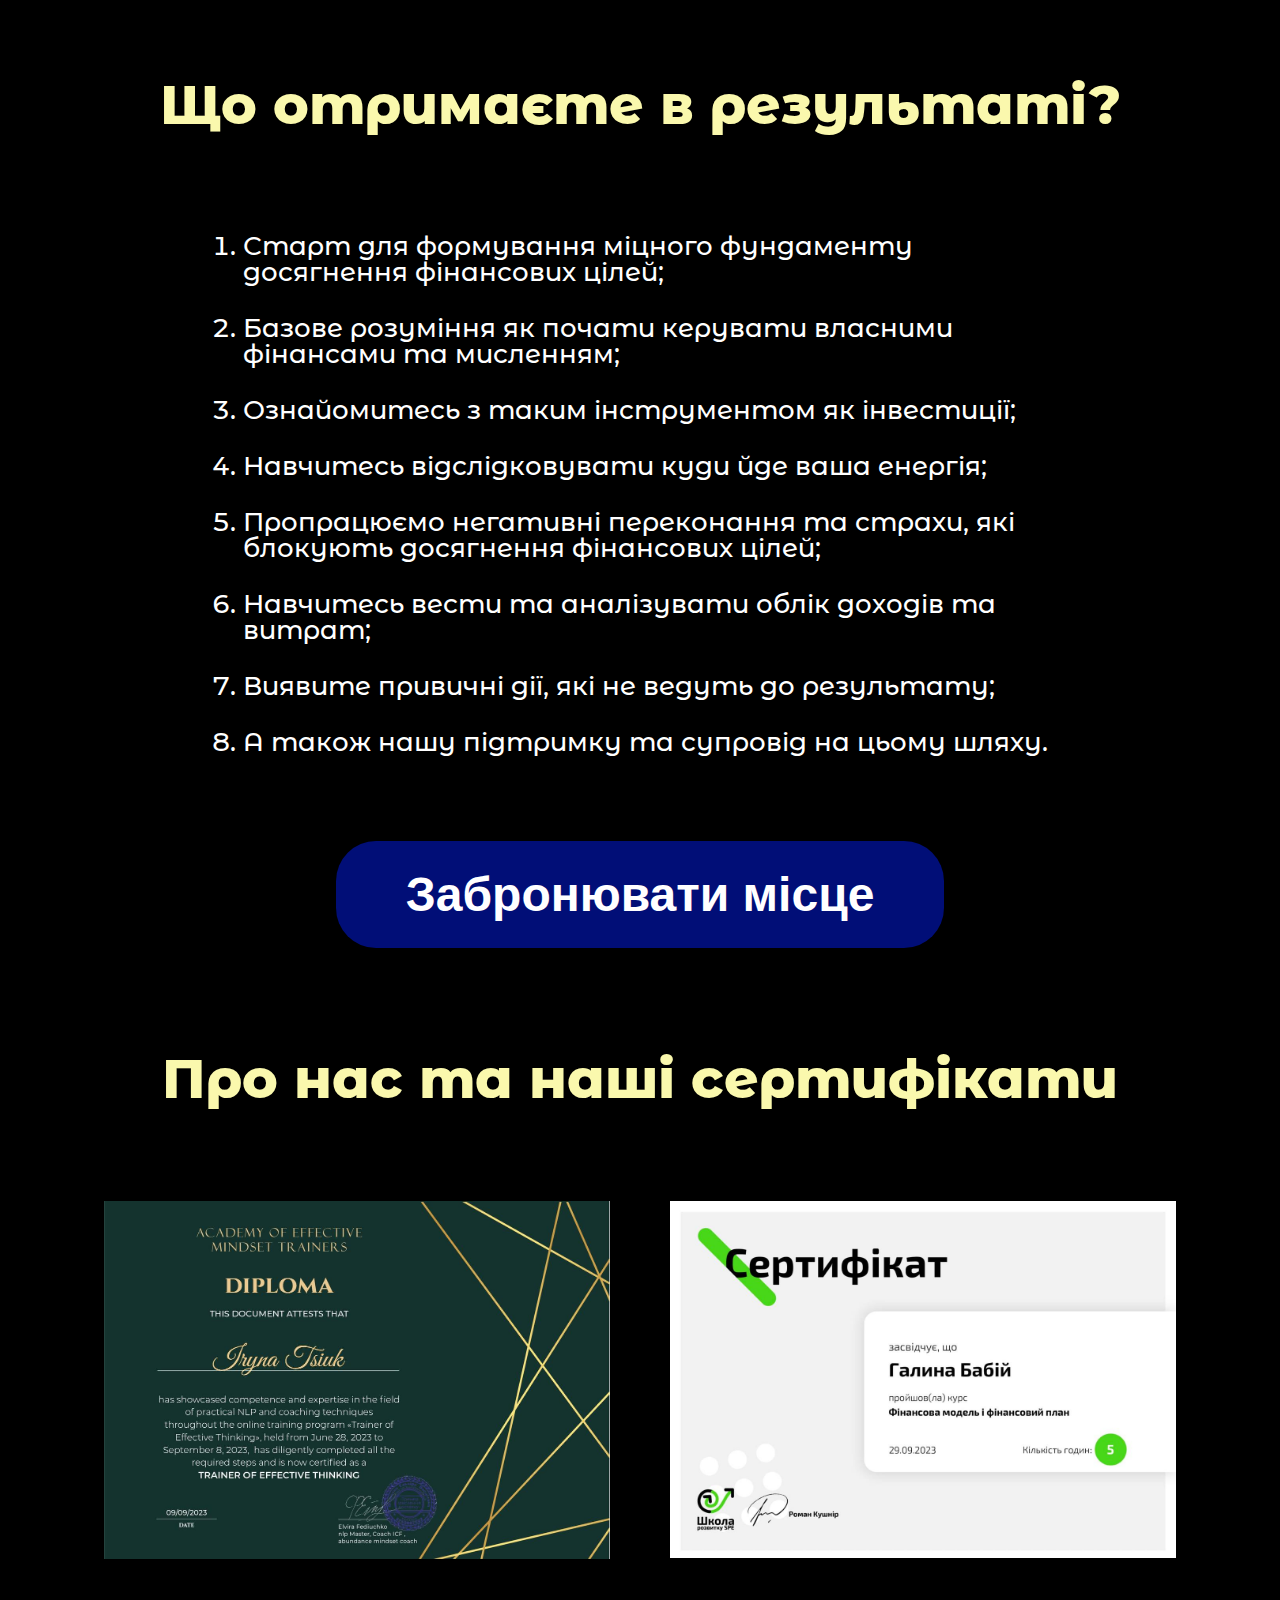
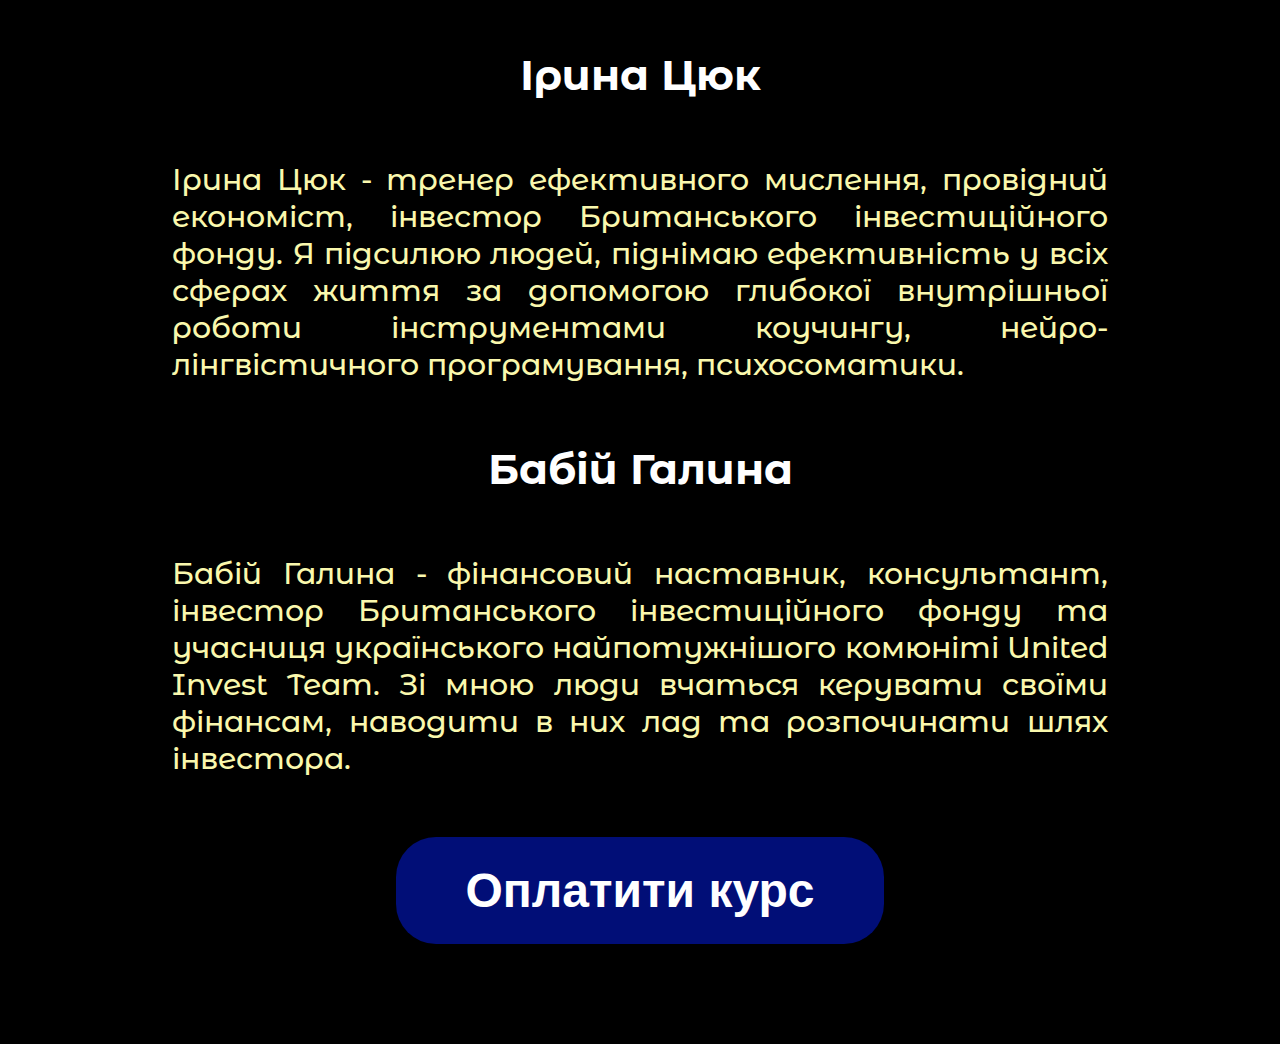
==== commit 611fb997: "Design and info update" ====
--- a/index.html
+++ b/index.html
@@ -58,6 +58,30 @@
             </div>
             <div class="toggle-arrow" onclick="toggleDescription(this)">&#9660;</div>
         </div>
+        <div class="description-content" style="display: none;">
+            <div class="lesson-description">
+                <span class="lesson-title">Урок 2 <br/> Як мислення впливає впливає на фізіологію. Аудит думок та почуттів</span><br/>
+
+                <h3>Дізнаєтесь:</h3>
+                <ul>
+                    <li>що таке мислення;</li>
+                    <li>як мислення впливає на фізіологію.</li>
+                </ul>
+
+                <h3>Навчитесь:</h3>
+                <ul>
+                    <li>робити аудит думок;</li>
+                    <li>фіксувати свій стан та працювати з ним.</li>
+                </ul>
+
+                <h3>Отримаєте:</h3>
+                <ul>
+                    <li>техніку на роботу з застарілими програмами;</li>
+                    <li>техніку чистки думок;</li>
+                    <li>техніку на роботу зі станом.</li>
+                </ul>
+            </div>
+        </div>
         <hr class="lesson-hr-line"/>
         <div class="row-div">
             <div class="lesson-num">03</div>
@@ -67,6 +91,22 @@
                     Що для нього цінно? Для яких цілей купує ваш продукт?</div>
             </div>
             <div class="toggle-arrow" onclick="toggleDescription(this)">&#9660;</div>
+        </div>
+        <div class="description-content" style="display: none;">
+            <div class="lesson-description">
+                <span class="lesson-title">Урок 3 - Облік доходів та витрат</span><br/>
+
+                <h3>Ви дізнаєтесь :</h3>
+                <ul>
+                    <li>для чого потрібно контролювати гроші;</li>
+                    <li>мету ведення обліку доходів та витрат;</li>
+                    <li>можливі варіанти для ведення обліку доходів та витрат;</li>
+                    <li>як робити аналіз таблички доходів та витрат;</li>
+                    <li>що таке грошовий потік;</li>
+                    <li>в кінці уроку вас чекає основне правило про відкладання грошей;</li>
+                    <li>pdf файл з методами відкладання.</li>
+                </ul>
+            </div>
         </div>
         <hr class="lesson-hr-line"/>
         <div class="row-div">
@@ -79,6 +119,30 @@
             </div>
             <div class="toggle-arrow" onclick="toggleDescription(this)">&#9660;</div>
         </div>
+        <div class="description-content" style="display: none;">
+            <div class="lesson-description">
+                <span class="lesson-title">Урок 4 - Робота зі страхами і переконаннями</span><br/>
+
+                <h3>Ви дізнаєтесь:</h3>
+                <ul>
+                    <li>що таке страхи + 2 техніки;</li>
+                    <li>що таке переконання</li>
+                </ul>
+
+                <h3>Навчитесь:</h3>
+                <ul>
+                    <li>відновлювати свої страхи та твердження,  які вам заважають рости фінансово і не тільки.</li>
+                </ul>
+
+                <h3>Отримаєте:</h3>
+                <ul>
+                    <li>2 техніки на пропрацювання страхів;</li>
+                    <li>1 техніку на пропрацювання трерджень;</li>
+                    <li>перелік з 10 переконань для впровадження;</li>
+                    <li>Медитацію «Дихання життя».</li>
+                </ul>
+            </div>
+        </div>
         <hr class="lesson-hr-line"/>
         <div class="row-div">
             <div class="lesson-num">05</div>
@@ -90,6 +154,25 @@
             </div>
             <div class="toggle-arrow" onclick="toggleDescription(this)">&#9660;</div>
         </div>
+        <div class="description-content" style="display: none;">
+            <div class="lesson-description">
+                <span class="lesson-title">Урок 5 - Інвестиції,  як варіант примноження ваших коштів</span><br/>
+
+                <h3>Дізнаєтесь:</h3>
+                <ul>
+                    <li>Що таке інвестування.</li>
+                    <li>Як працюють інвестиції.</li>
+                    <li>Коли варто розпочинати інвестувати.</li>
+                    <li>Які є варіанти інвестування.</li>
+                    <li>Що таке складний відсоток.</li>
+                </ul>
+
+                <h3>Створите:</h3>
+                <ul>
+                    <li>індивідуальний план інвестування</li>
+                </ul>
+            </div>
+        </div>
         <hr class="lesson-hr-line"/>
         <div class="row-div">
             <div class="lesson-num">06</div>
@@ -101,6 +184,22 @@
             </div>
             <div class="toggle-arrow" onclick="toggleDescription(this)">&#9660;</div>
         </div>
+        <div class="description-content" style="display: none;">
+            <div class="lesson-description">
+                <span class="lesson-title">Урок 6 - Фінансові цілі. 5 кроків побудови фінансового плану на 1 рік</span><br/>
+
+                <h3>Ви дізнаєтесь:</h3>
+                <ul>
+                    <li>що таке фінансова ціль;</li>
+                    <li>що таке фінансовий план.</li>
+                </ul>
+
+                <h3>Отримаєте:</h3>
+                <ul>
+                    <li>5 кроків побудови фінансового плану.</li>
+                </ul>
+            </div>
+        </div>
         <hr class="lesson-hr-line"/>
         <div class="row-div">
             <div class="lesson-num">07</div>
@@ -112,9 +211,26 @@
             </div>
             <div class="toggle-arrow" onclick="toggleDescription(this)">&#9660;</div>
         </div>
-    </div>
-
-    <a href="#" class="buy-button">
+        <div class="description-content" style="display: none;">
+            <div class="lesson-description">
+                <span class="lesson-title">Урок 7 - Мислення достатку. Підсумок</span><br/>
+
+                <h3>Дізнаєтесь:</h3>
+                <ul>
+                    <li>що таке мислення достатку;</li>
+                </ul>
+
+                <h3>Отримаєте:</h3>
+                <ul>
+                    <li>техніку 16 асоціацій Карла Юнга з аналізом;</li>
+                    <li>практику «Втечі з в‘язниці безгрошів‘я»;</li>
+                    <li>Підсумок.</li>
+                </ul>
+            </div>
+        </div>
+    </div>
+
+    <a href="https://secure.wayforpay.com/button/be1f6605c06a2" class="buy-button" target="_blank">
         <div class="centered-div">
             Взяти участь
         </div>
@@ -140,7 +256,7 @@
         </div>
     </div>
 
-    <a href="#" class="buy-button">
+    <a href="https://secure.wayforpay.com/button/be1f6605c06a2" class="buy-button" target="_blank">
         <div class="centered-div">
             Купити курс
         </div>
@@ -160,7 +276,7 @@
         </ol>
     </div>
 
-    <a href="#" class="buy-button">
+    <a href="https://secure.wayforpay.com/button/be1f6605c06a2" class="buy-button" target="_blank">
         <div class="centered-div">
             Забронювати місце
         </div>
@@ -185,7 +301,7 @@
             Зі мною люди вчаться керувати  своїми фінансам, наводити в них 
             лад та розпочинати шлях інвестора.</div>
 
-        <a href="#" class="buy-button">
+        <a href="https://secure.wayforpay.com/button/be1f6605c06a2" class="buy-button" target="_blank">
             <div class="centered-div">
                 Оплатити курс
             </div>
--- a/css/style.css
+++ b/css/style.css
@@ -15,7 +15,7 @@
     background-color: #010E77;
     border-radius: 40px;
     
-    padding: 33px 90px;
+    padding: 26px 70px;
     gap: 10px;
 
     margin-left: auto;
@@ -25,7 +25,7 @@
     margin-top: 60px;
     color: #FFF;
     font-family: 'Montserrat Alternates', sans-serif;
-    font-size: 64px;
+    font-size: 48px;
     font-style: normal;
     font-weight: 800;
     line-height: normal;
@@ -38,12 +38,15 @@
     justify-content: center;
     align-items: center;
     vertical-align: middle;
+    width: 80%;
+    margin-left: auto;
+    margin-right: auto;
 }
 
 .what-wait-left-column > h3{
     color: #FAF8AD;
     font-family: 'MontserratAlternates', sans-serif;
-    font-size: 48px;
+    font-size: 36px;
     font-style: normal;
     font-weight: 600;
     line-height: normal;
@@ -52,18 +55,18 @@
 .what-wait-left-column > ul{
     font-family: 'MontserratAlternates', sans-serif;
     color: #FAF8AD;
-    font-size: 36px;
+    font-size: 24px;
     font-style: normal;
     font-weight: 500;
     line-height: 155.9%;
+    padding-right: 100px;
 }
 
 .what-wait-right-column > img{
     border-radius: 40px;
-    width: 574px;
-    height: 800px;
+    width: 500px;
+    height: 700px;
     flex-shrink: 0;
-    margin-left: 70px;
 }
 
 .what-will-get-section{
@@ -77,7 +80,7 @@
 .what-will-get-section > h2, .about-us-section > h2{
     color: #FAF8AD;
     font-family: 'MontserratAlternates', sans-serif;
-    font-size: 64px;
+    font-size: 54px;
     font-style: normal;
     font-weight: 800;
     line-height: 100%; /* 64px */
@@ -87,7 +90,7 @@
     width: 66%;
     color: #FFF;
     font-family: 'MontserratAlternates', sans-serif;
-    font-size: 36px;
+    font-size: 26px;
     font-style: normal;
     font-weight: 500;
     line-height: 100%; /* 36px */
@@ -103,7 +106,7 @@
     flex-direction: column;
     align-items: center;
     justify-content: center;
-    margin-bottom: 200px;
+    margin-bottom: 100px;
 }
 
 .certificate-block{
@@ -123,7 +126,7 @@
 .person-name{
     color: #FFF;
     font-family: 'MontserratAlternates', sans-serif;
-    font-size: 48px;
+    font-size: 42px;
     font-style: normal;
     font-weight: 700;
     line-height: normal;
@@ -133,11 +136,11 @@
 .person-desc{
     color: #FAF8AD;
     font-family: 'MontserratAlternates', sans-serif;
-    font-size: 40px;
+    font-size: 30px;
     font-style: normal;
     font-weight: 500;
     line-height: normal;
-    width: 78%;
+    width: 74%;
     margin-top: 60px;
     text-align: justify;
 }
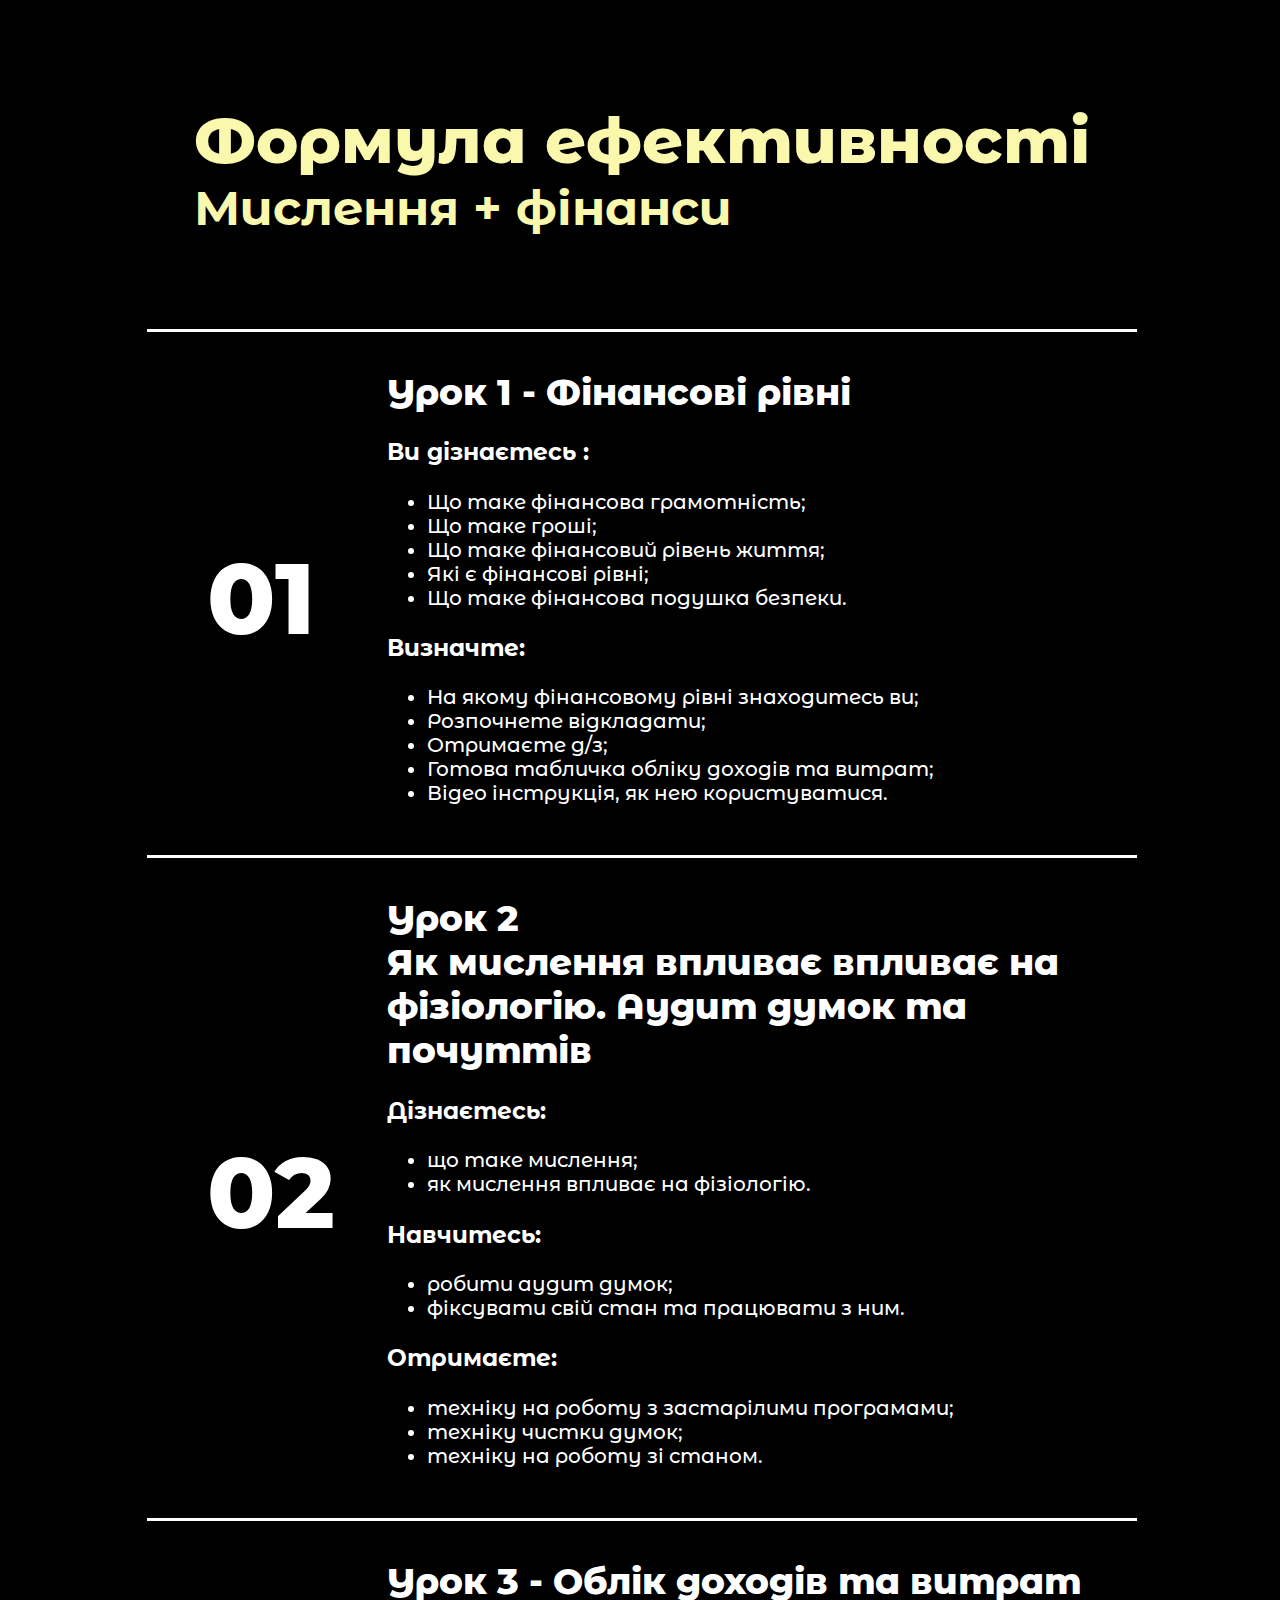
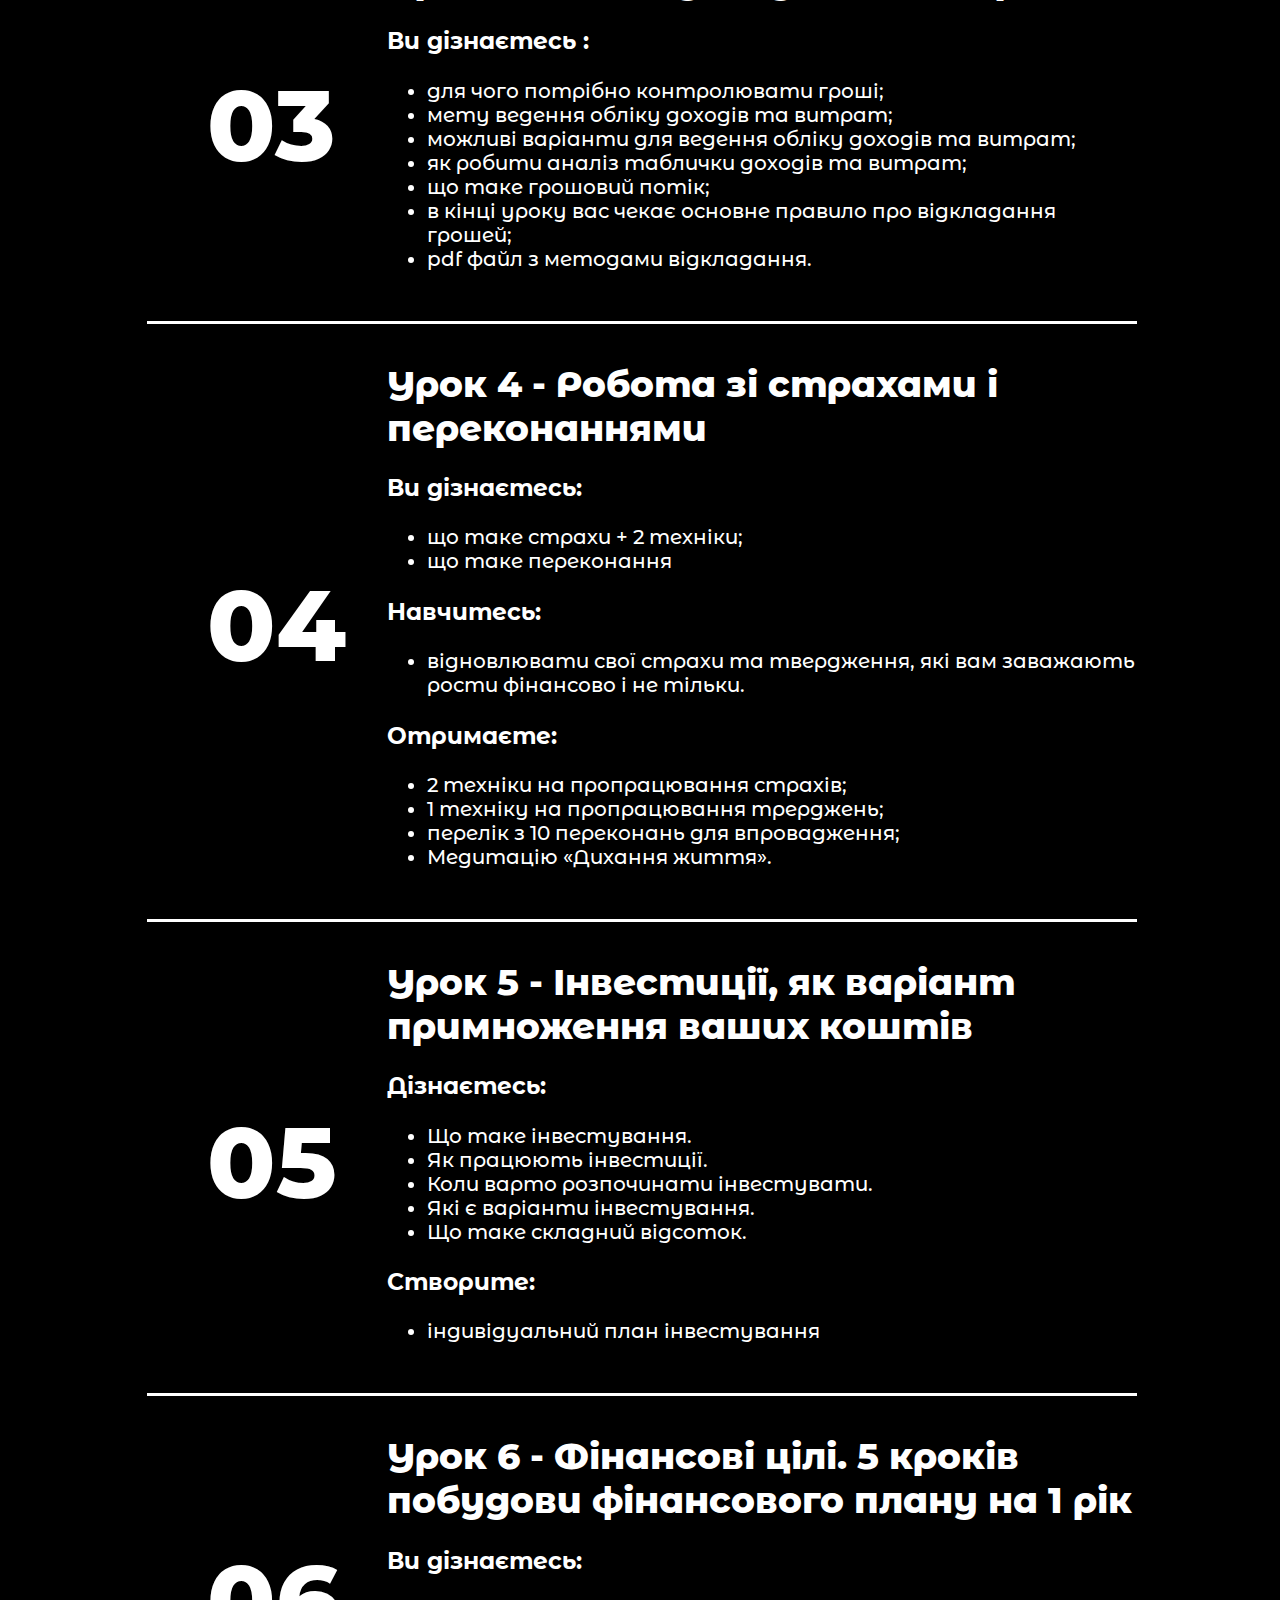
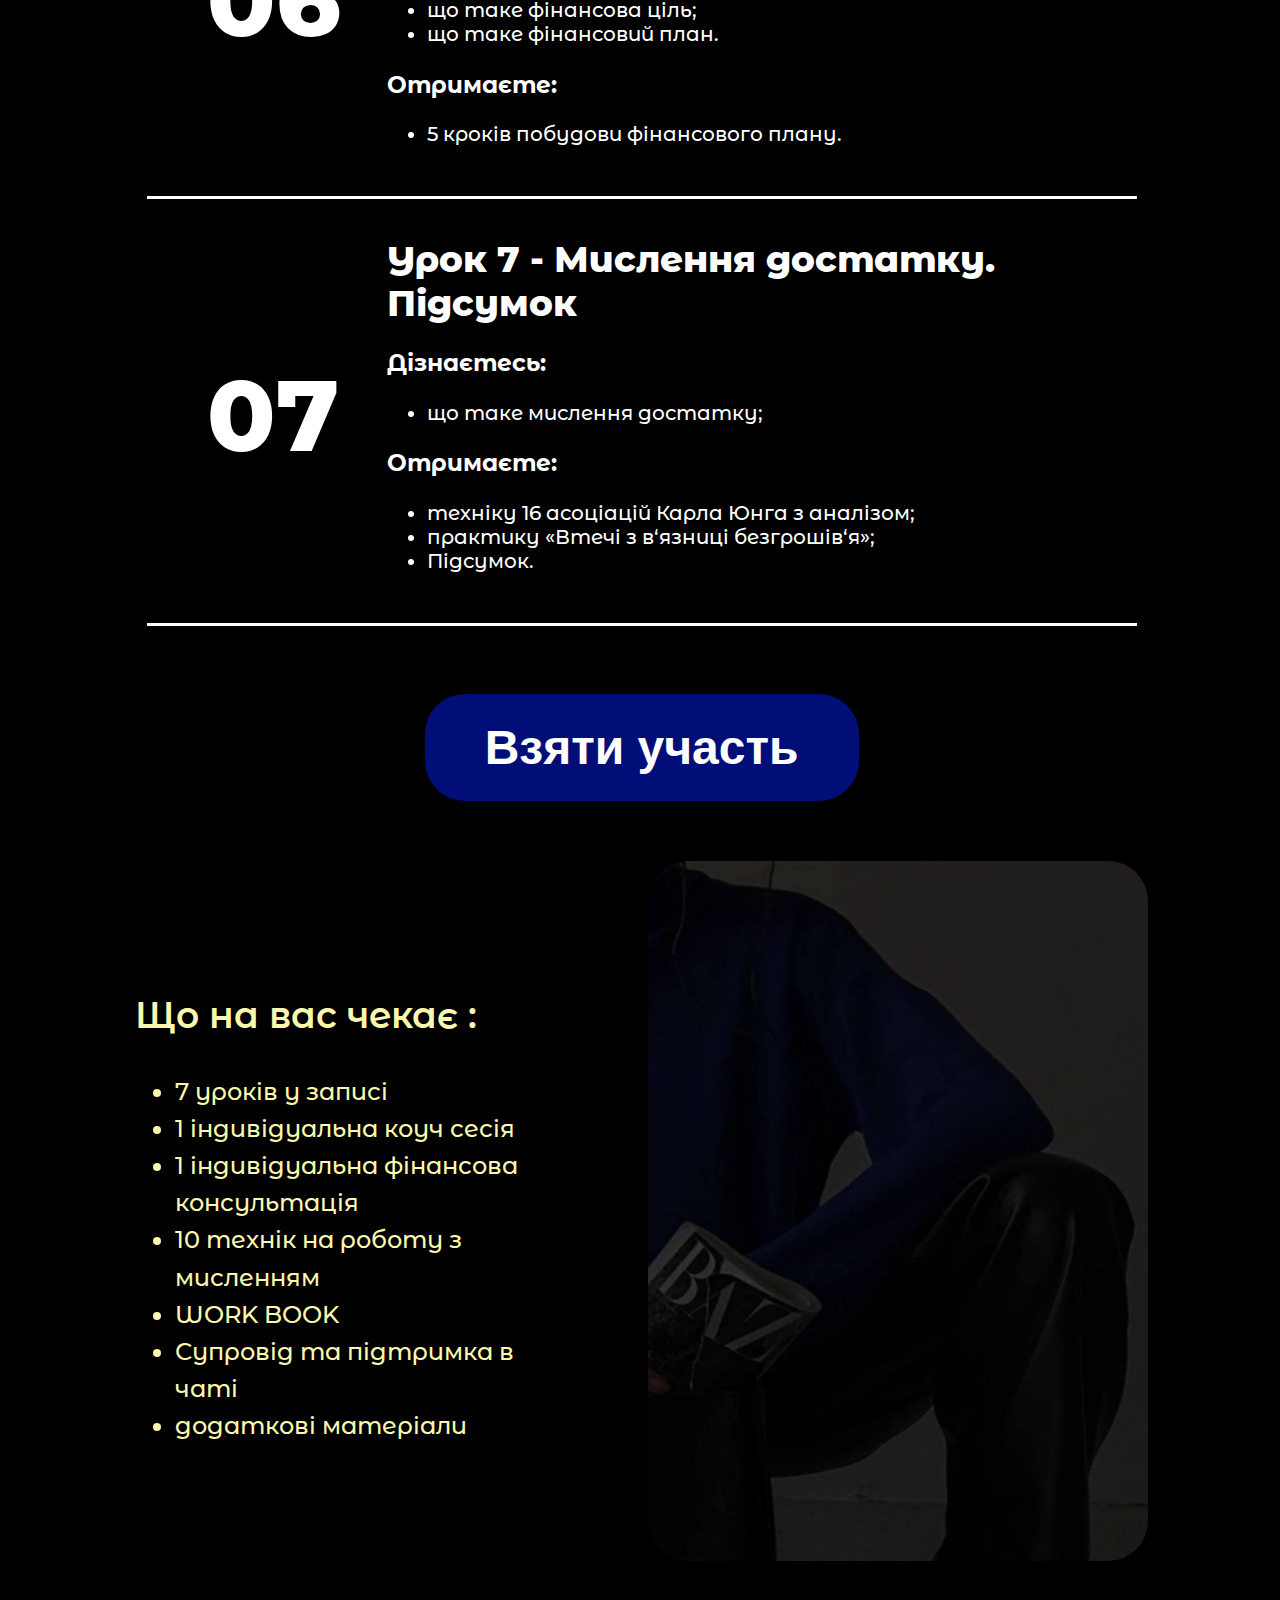
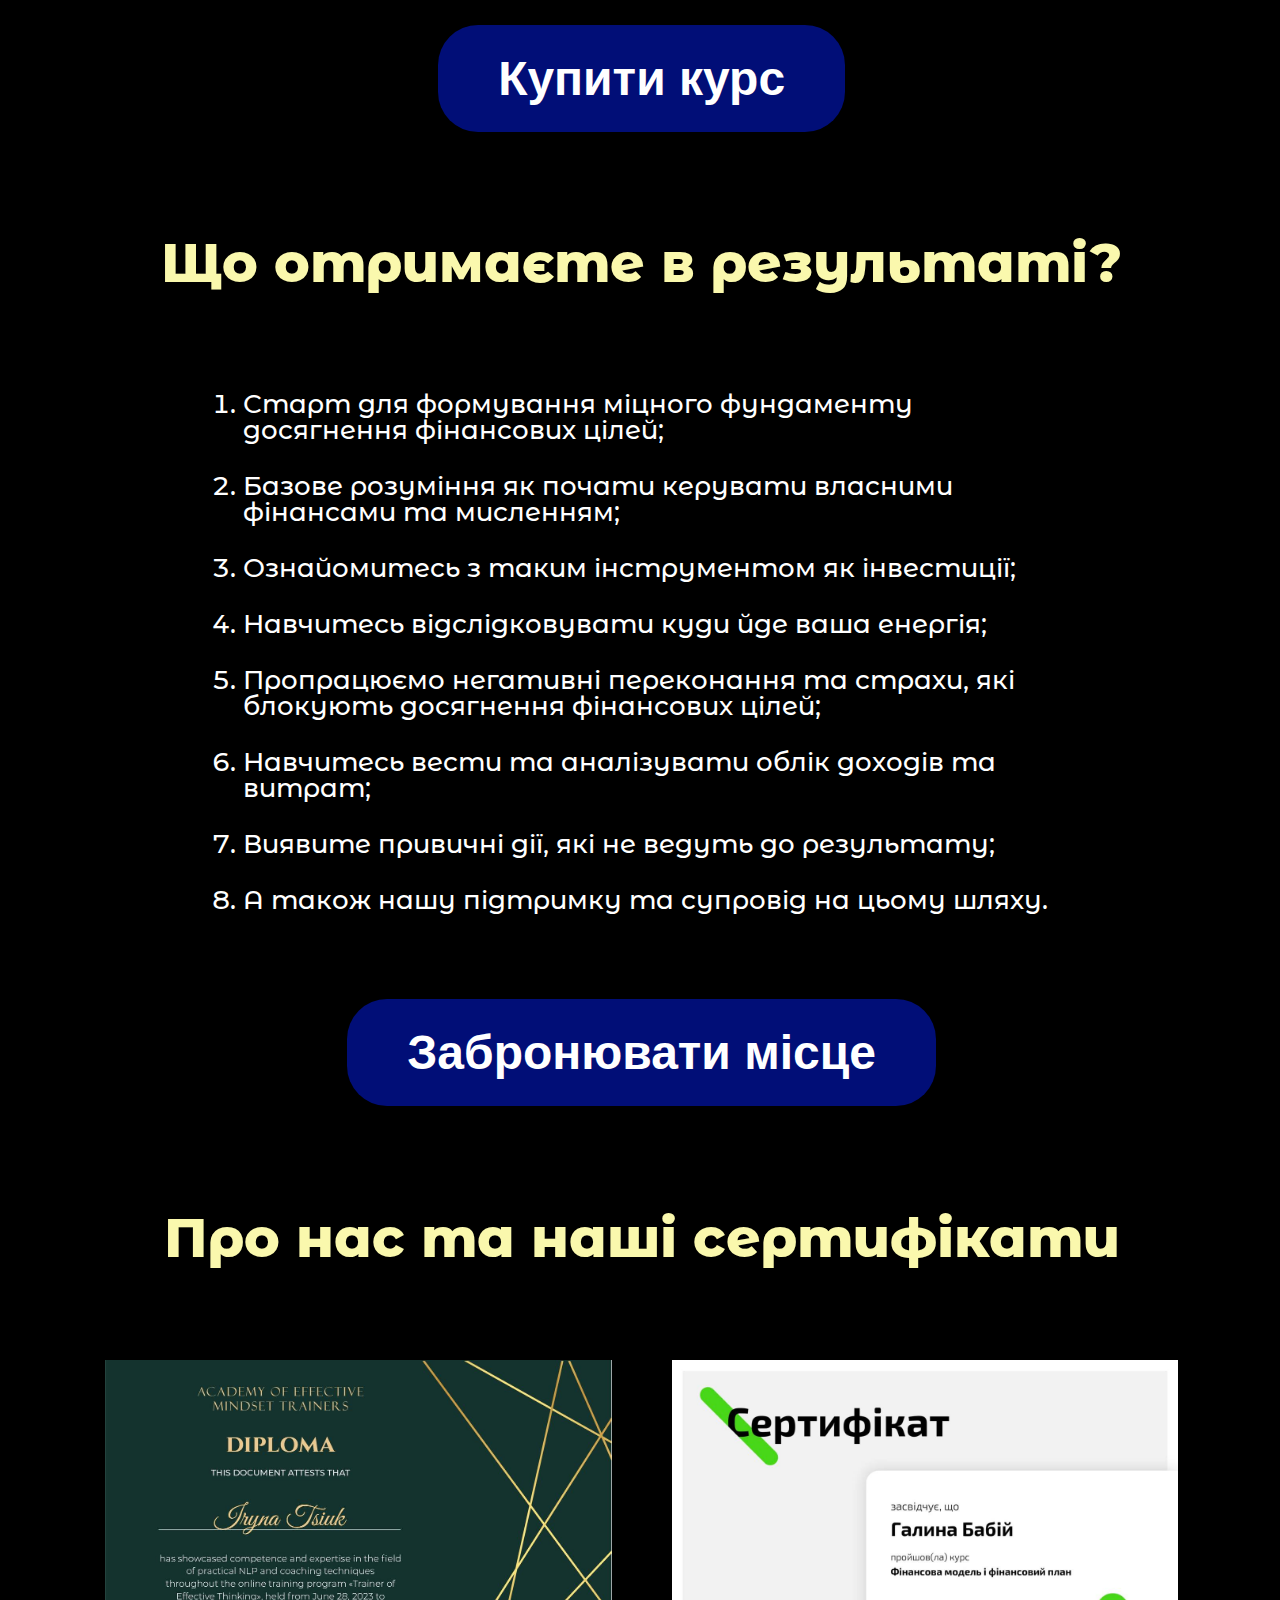
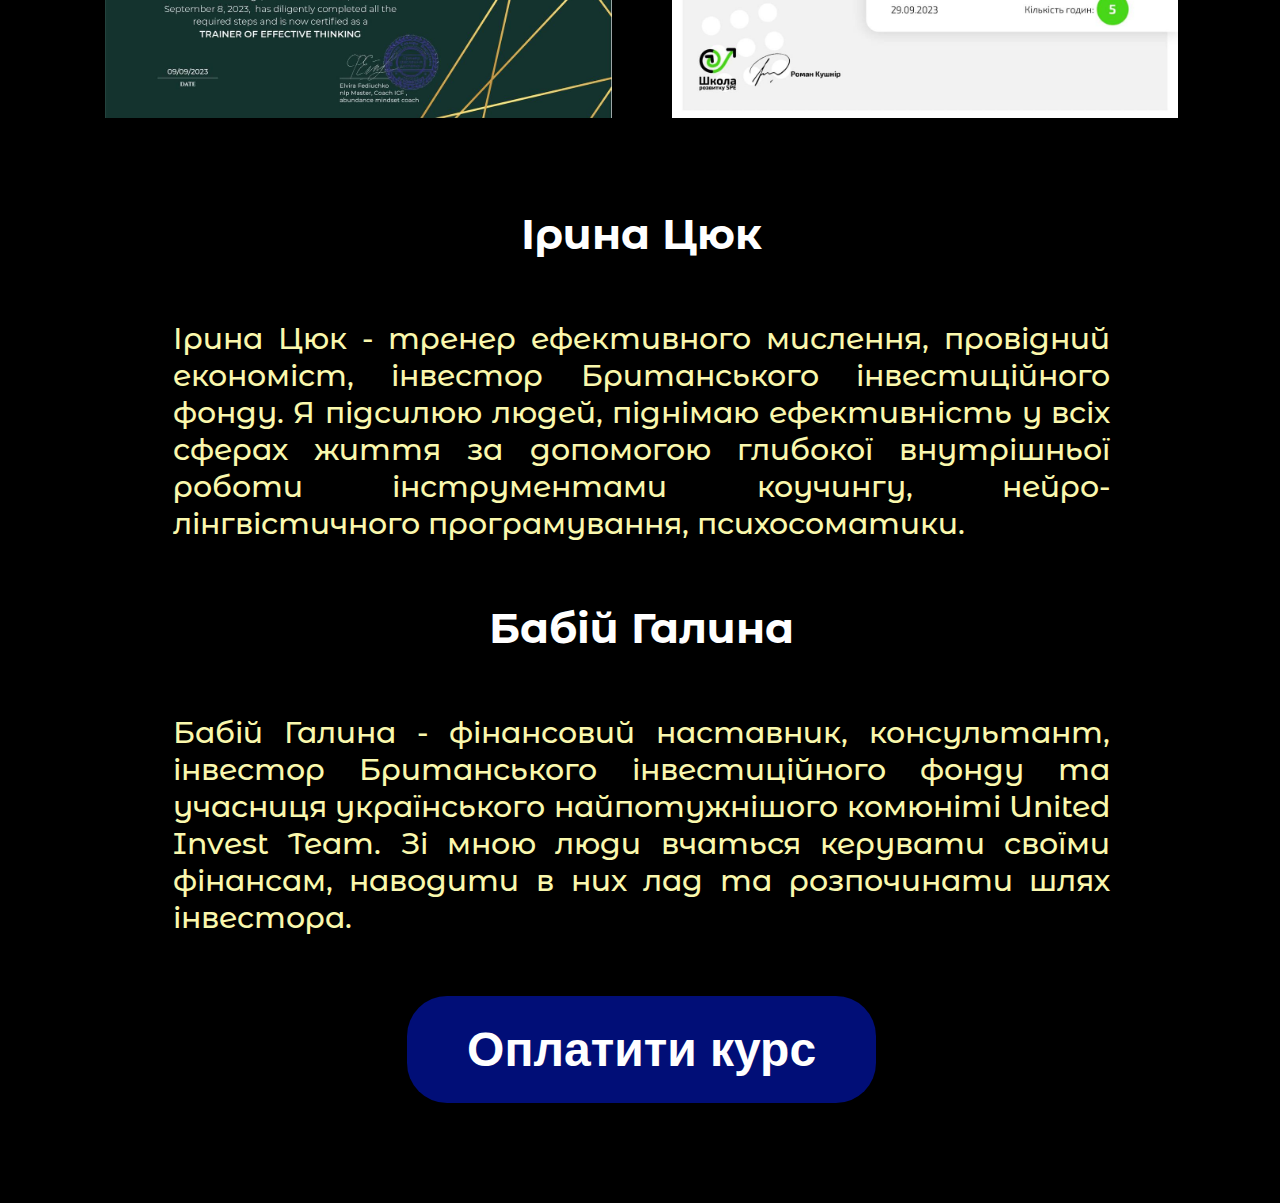
==== commit ad509d74: "Done mobile upgrade" ====
--- a/index.html
+++ b/index.html
@@ -3,231 +3,189 @@
 <head>
     <link rel="stylesheet" href="css/style.css">
     <meta charset="UTF-8">
-    <meta name="viewport" content="width=1920, initial-scale=1.0">
     <script src="js/description.js"></script>
+    <meta name="viewport" content="width=device-width, initial-scale=1.0">
     <title>Формула ефективності | Мислення + фінанси</title>
+    <link rel="stylesheet" href="css/mobile_style.css">
 </head>
 <body>
     
-    <div class="centered-div header-text-containter">
+    <div class="header-text-containter">
         <h1><span class="lemon-extrabold-64">Формула ефективності</span><br/>
         <span class="lemon-bold-48">Мислення + фінанси</span></h1>
     </div>
 
     <!-- Block with lessons -->
     <div class="centered-div div-lessons">
+        <hr class="lesson-hr-line"/>
         <div class="row-div">
             <div class="lesson-num">01</div>
             <div class="column-div">
-                <div class="lesson-title">Загальні поняття</div>
-                <div class="lesson-description">Стать,вік,місто проживання(якщо ви локальний бренд)<br/>
-                    Сімейний стан,наявність дітей</div>
-            </div>
-            <div class="toggle-arrow" onclick="toggleDescription(this)">&#9660;</div>
-        </div>
-        <div class="description-content" style="display: none;">
-            <div class="lesson-description">
-                <span class="lesson-title">Урок 1 - Фінансові рівні</span><br/>
-
-                <h3>Ви дізнаєтесь :</h3>
-                <ul>
-                    <li>Що таке фінансова грамотність;</li>
-                    <li>Що таке гроші;</li>
-                    <li>Що таке фінансовий рівень життя;</li>
-                    <li>Які є фінансові рівні;</li>
-                    <li>Що таке фінансова подушка безпеки.</li>
-                </ul>
-
-                <h3>Визначте:</h3>
-                <ul>
-                    <li>На якому фінансовому рівні знаходитесь ви;</li>
-                    <li>Розпочнете відкладати;</li>
-                    <li>Отримаєте д/з;</li>
-                    <li>Готова табличка обліку доходів та витрат;</li>
-                    <li>Відео інструкція, як нею користуватися.</li>
-                </ul>
-            </div>
-        </div>
+                <div class="lesson-description">
+                    <span class="lesson-title">Урок 1 - Фінансові рівні</span><br/>
+    
+                    <h3>Ви дізнаєтесь :</h3>
+                    <ul>
+                        <li>Що таке фінансова грамотність;</li>
+                        <li>Що таке гроші;</li>
+                        <li>Що таке фінансовий рівень життя;</li>
+                        <li>Які є фінансові рівні;</li>
+                        <li>Що таке фінансова подушка безпеки.</li>
+                    </ul>
+    
+                    <h3>Визначте:</h3>
+                    <ul>
+                        <li>На якому фінансовому рівні знаходитесь ви;</li>
+                        <li>Розпочнете відкладати;</li>
+                        <li>Отримаєте д/з;</li>
+                        <li>Готова табличка обліку доходів та витрат;</li>
+                        <li>Відео інструкція, як нею користуватися.</li>
+                    </ul>
+                </div>
+            </div>
+        </div>
+        
         <hr class="lesson-hr-line"/>
         <div class="row-div">
             <div class="lesson-num">02</div>
             <div class="column-div">
-                <div class="lesson-title">Соціальний статус</div>
-                <div class="lesson-description">Рівень доходу(від/до),сфера діяльності,графік роботи<br/>
-                    (вихідні клієнта часто є вашими піковими годинами роботи)</div>
-            </div>
-            <div class="toggle-arrow" onclick="toggleDescription(this)">&#9660;</div>
-        </div>
-        <div class="description-content" style="display: none;">
-            <div class="lesson-description">
-                <span class="lesson-title">Урок 2 <br/> Як мислення впливає впливає на фізіологію. Аудит думок та почуттів</span><br/>
-
-                <h3>Дізнаєтесь:</h3>
-                <ul>
-                    <li>що таке мислення;</li>
-                    <li>як мислення впливає на фізіологію.</li>
-                </ul>
-
-                <h3>Навчитесь:</h3>
-                <ul>
-                    <li>робити аудит думок;</li>
-                    <li>фіксувати свій стан та працювати з ним.</li>
-                </ul>
-
-                <h3>Отримаєте:</h3>
-                <ul>
-                    <li>техніку на роботу з застарілими програмами;</li>
-                    <li>техніку чистки думок;</li>
-                    <li>техніку на роботу зі станом.</li>
-                </ul>
+                <div class="lesson-description">
+                    <span class="lesson-title">Урок 2 <br/> Як мислення впливає впливає на фізіологію. Аудит думок та почуттів</span><br/>
+    
+                    <h3>Дізнаєтесь:</h3>
+                    <ul>
+                        <li>що таке мислення;</li>
+                        <li>як мислення впливає на фізіологію.</li>
+                    </ul>
+    
+                    <h3>Навчитесь:</h3>
+                    <ul>
+                        <li>робити аудит думок;</li>
+                        <li>фіксувати свій стан та працювати з ним.</li>
+                    </ul>
+    
+                    <h3>Отримаєте:</h3>
+                    <ul>
+                        <li>техніку на роботу з застарілими програмами;</li>
+                        <li>техніку чистки думок;</li>
+                        <li>техніку на роботу зі станом.</li>
+                    </ul>
+                </div>
             </div>
         </div>
         <hr class="lesson-hr-line"/>
         <div class="row-div">
             <div class="lesson-num">03</div>
             <div class="column-div">
-                <div class="lesson-title">Потреби і цілі</div>
-                <div class="lesson-description">Що він хоче? Про що мріє?Що для нього важливо?<br/>
-                    Що для нього цінно? Для яких цілей купує ваш продукт?</div>
-            </div>
-            <div class="toggle-arrow" onclick="toggleDescription(this)">&#9660;</div>
-        </div>
-        <div class="description-content" style="display: none;">
-            <div class="lesson-description">
-                <span class="lesson-title">Урок 3 - Облік доходів та витрат</span><br/>
-
-                <h3>Ви дізнаєтесь :</h3>
-                <ul>
-                    <li>для чого потрібно контролювати гроші;</li>
-                    <li>мету ведення обліку доходів та витрат;</li>
-                    <li>можливі варіанти для ведення обліку доходів та витрат;</li>
-                    <li>як робити аналіз таблички доходів та витрат;</li>
-                    <li>що таке грошовий потік;</li>
-                    <li>в кінці уроку вас чекає основне правило про відкладання грошей;</li>
-                    <li>pdf файл з методами відкладання.</li>
-                </ul>
+                <div class="lesson-description">
+                    <span class="lesson-title">Урок 3 - Облік доходів та витрат</span><br/>
+    
+                    <h3>Ви дізнаєтесь :</h3>
+                    <ul>
+                        <li>для чого потрібно контролювати гроші;</li>
+                        <li>мету ведення обліку доходів та витрат;</li>
+                        <li>можливі варіанти для ведення обліку доходів та витрат;</li>
+                        <li>як робити аналіз таблички доходів та витрат;</li>
+                        <li>що таке грошовий потік;</li>
+                        <li>в кінці уроку вас чекає основне правило про відкладання грошей;</li>
+                        <li>pdf файл з методами відкладання.</li>
+                    </ul>
+                </div>
             </div>
         </div>
         <hr class="lesson-hr-line"/>
         <div class="row-div">
             <div class="lesson-num">04</div>
             <div class="column-div">
-                <div class="lesson-title">Болі і страхи</div>
-                <div class="lesson-description">Чого боїться? Чого хоче уникнути? Що заважає купити?<br/>
-                    Що впливає на рішення про покупку?(Це важливо,бо ви 
-                    можете вливати на жінку,а рішення приймає її чоловік)</div>
-            </div>
-            <div class="toggle-arrow" onclick="toggleDescription(this)">&#9660;</div>
-        </div>
-        <div class="description-content" style="display: none;">
-            <div class="lesson-description">
-                <span class="lesson-title">Урок 4 - Робота зі страхами і переконаннями</span><br/>
-
-                <h3>Ви дізнаєтесь:</h3>
-                <ul>
-                    <li>що таке страхи + 2 техніки;</li>
-                    <li>що таке переконання</li>
-                </ul>
-
-                <h3>Навчитесь:</h3>
-                <ul>
-                    <li>відновлювати свої страхи та твердження,  які вам заважають рости фінансово і не тільки.</li>
-                </ul>
-
-                <h3>Отримаєте:</h3>
-                <ul>
-                    <li>2 техніки на пропрацювання страхів;</li>
-                    <li>1 техніку на пропрацювання трерджень;</li>
-                    <li>перелік з 10 переконань для впровадження;</li>
-                    <li>Медитацію «Дихання життя».</li>
-                </ul>
+                <div class="lesson-description">
+                    <span class="lesson-title">Урок 4 - Робота зі страхами і переконаннями</span><br/>
+    
+                    <h3>Ви дізнаєтесь:</h3>
+                    <ul>
+                        <li>що таке страхи + 2 техніки;</li>
+                        <li>що таке переконання</li>
+                    </ul>
+    
+                    <h3>Навчитесь:</h3>
+                    <ul>
+                        <li>відновлювати свої страхи та твердження,  які вам заважають рости фінансово і не тільки.</li>
+                    </ul>
+    
+                    <h3>Отримаєте:</h3>
+                    <ul>
+                        <li>2 техніки на пропрацювання страхів;</li>
+                        <li>1 техніку на пропрацювання трерджень;</li>
+                        <li>перелік з 10 переконань для впровадження;</li>
+                        <li>Медитацію «Дихання життя».</li>
+                    </ul>
+                </div>
             </div>
         </div>
         <hr class="lesson-hr-line"/>
         <div class="row-div">
             <div class="lesson-num">05</div>
             <div class="column-div">
-                <div class="lesson-title">Інтереси</div>
-                <div class="lesson-description">Детально,чим цікавиться,чим займається,хобі? Які читає 
-                    книги/журнали,де дивиться фільми? Які заходи відвідує?<br/>
-                    Де відпочиває?(Ставимо потім геолокацію по постах)</div>
-            </div>
-            <div class="toggle-arrow" onclick="toggleDescription(this)">&#9660;</div>
-        </div>
-        <div class="description-content" style="display: none;">
-            <div class="lesson-description">
-                <span class="lesson-title">Урок 5 - Інвестиції,  як варіант примноження ваших коштів</span><br/>
-
-                <h3>Дізнаєтесь:</h3>
-                <ul>
-                    <li>Що таке інвестування.</li>
-                    <li>Як працюють інвестиції.</li>
-                    <li>Коли варто розпочинати інвестувати.</li>
-                    <li>Які є варіанти інвестування.</li>
-                    <li>Що таке складний відсоток.</li>
-                </ul>
-
-                <h3>Створите:</h3>
-                <ul>
-                    <li>індивідуальний план інвестування</li>
-                </ul>
+                <div class="lesson-description">
+                    <span class="lesson-title">Урок 5 - Інвестиції,  як варіант примноження ваших коштів</span><br/>
+    
+                    <h3>Дізнаєтесь:</h3>
+                    <ul>
+                        <li>Що таке інвестування.</li>
+                        <li>Як працюють інвестиції.</li>
+                        <li>Коли варто розпочинати інвестувати.</li>
+                        <li>Які є варіанти інвестування.</li>
+                        <li>Що таке складний відсоток.</li>
+                    </ul>
+    
+                    <h3>Створите:</h3>
+                    <ul>
+                        <li>індивідуальний план інвестування</li>
+                    </ul>
+                </div>
             </div>
         </div>
         <hr class="lesson-hr-line"/>
         <div class="row-div">
             <div class="lesson-num">06</div>
             <div class="column-div">
-                <div class="lesson-title">Online-Географія</div>
-                <div class="lesson-description">На яких ще площадках,окрім Instagram,зараєстрований?<br/>
-                    На кого підписаний,кого читає/коментує?<br/>
-                    (Дивимось профілі цих людей,розповідаємо від себе топ-теми)</div>
-            </div>
-            <div class="toggle-arrow" onclick="toggleDescription(this)">&#9660;</div>
-        </div>
-        <div class="description-content" style="display: none;">
-            <div class="lesson-description">
-                <span class="lesson-title">Урок 6 - Фінансові цілі. 5 кроків побудови фінансового плану на 1 рік</span><br/>
-
-                <h3>Ви дізнаєтесь:</h3>
-                <ul>
-                    <li>що таке фінансова ціль;</li>
-                    <li>що таке фінансовий план.</li>
-                </ul>
-
-                <h3>Отримаєте:</h3>
-                <ul>
-                    <li>5 кроків побудови фінансового плану.</li>
-                </ul>
+                <div class="lesson-description">
+                    <span class="lesson-title">Урок 6 - Фінансові цілі. 5 кроків побудови фінансового плану на 1 рік</span><br/>
+    
+                    <h3>Ви дізнаєтесь:</h3>
+                    <ul>
+                        <li>що таке фінансова ціль;</li>
+                        <li>що таке фінансовий план.</li>
+                    </ul>
+    
+                    <h3>Отримаєте:</h3>
+                    <ul>
+                        <li>5 кроків побудови фінансового плану.</li>
+                    </ul>
+                </div>
             </div>
         </div>
         <hr class="lesson-hr-line"/>
         <div class="row-div">
             <div class="lesson-num">07</div>
             <div class="column-div">
-                <div class="lesson-title">Сумніви</div>
-                <div class="lesson-description">Проаналізуйте фрази,які часто говорять клієнти і будьте 
-                    готові підсилити їх потребу в вашому продукті у
-                    відповідь на: “Дорого”,”Ще подумаю”,“Наступний раз”</div>
-            </div>
-            <div class="toggle-arrow" onclick="toggleDescription(this)">&#9660;</div>
-        </div>
-        <div class="description-content" style="display: none;">
-            <div class="lesson-description">
-                <span class="lesson-title">Урок 7 - Мислення достатку. Підсумок</span><br/>
-
-                <h3>Дізнаєтесь:</h3>
-                <ul>
-                    <li>що таке мислення достатку;</li>
-                </ul>
-
-                <h3>Отримаєте:</h3>
-                <ul>
-                    <li>техніку 16 асоціацій Карла Юнга з аналізом;</li>
-                    <li>практику «Втечі з в‘язниці безгрошів‘я»;</li>
-                    <li>Підсумок.</li>
-                </ul>
-            </div>
-        </div>
+                <div class="lesson-description">
+                    <span class="lesson-title">Урок 7 - Мислення достатку. Підсумок</span><br/>
+    
+                    <h3>Дізнаєтесь:</h3>
+                    <ul>
+                        <li>що таке мислення достатку;</li>
+                    </ul>
+    
+                    <h3>Отримаєте:</h3>
+                    <ul>
+                        <li>техніку 16 асоціацій Карла Юнга з аналізом;</li>
+                        <li>практику «Втечі з в‘язниці безгрошів‘я»;</li>
+                        <li>Підсумок.</li>
+                    </ul>
+                </div>
+            </div>
+        </div>
+        <hr class="lesson-hr-line"/>
     </div>
 
     <a href="https://secure.wayforpay.com/button/be1f6605c06a2" class="buy-button" target="_blank">
--- a/css/style.css
+++ b/css/style.css
@@ -1,21 +1,26 @@
 html, body {
     background-color: #000000;
+    width: 99.5%;
 }
 
 .header-text-containter{
-    margin-top: 100px;
+    margin-top: 80px;
+    display: flex;
+    align-items: center;
+    justify-content: center;
 }
 
 /* Buy button */
 .buy-button{
     text-decoration: none;
+    text-align: center;
 }
 
 .buy-button > div{
     background-color: #010E77;
     border-radius: 40px;
     
-    padding: 26px 70px;
+    padding: 26px 60px;
     gap: 10px;
 
     margin-left: auto;
@@ -202,23 +207,22 @@
 }
 
 .div-lessons{
-    /* padding-left: 60px;
-    padding-right: 60px; */
     flex-direction: column;
-    background-color: #010E77;
     border-radius: 40px;
     width: fit-content;
     margin: 60px auto 0px auto;
 }
 
+
+
 .row-div{
     display: flex;
     flex-direction: row;
     justify-content: space-between;
     align-items: center;
     vertical-align: middle;
-    height: 200px;
-    padding-top: 10px;
+    /* height: 200px; */
+    padding-top: 30px;
     padding-bottom: 20px;
 }
 
@@ -243,7 +247,6 @@
     /* border: 1px solid #ccc; */
 }
 
-
 /* Fonts */
 @font-face {
     font-family: 'MontserratAlternates';
--- a/css/mobile_style.css
+++ b/css/mobile_style.css
@@ -0,0 +1,122 @@
+@media only screen and (max-width: 768px) {
+    .header-text-containter{
+        margin-top: 60px;
+    }
+
+    .lemon-extrabold-64{
+        font-size: 6vw;
+        text-align: center;
+    }
+
+    .lemon-bold-48{
+        font-size: 5vw;
+    }
+
+    .div-lessons{
+        margin: 2.6vw auto 0px auto;
+    }
+    
+    .row-div{
+        padding-top: 3.90625vw; /* 30px ÷ 768px × 100 = 3.90625vw */
+        padding-bottom: 2.6041vw; /* 20px ÷ 768px × 100 = 2.6041vw */
+    }
+    
+    .toggle-arrow {
+        font-size: 4vw;
+        padding-left: 2.6041vw; /* 20px ÷ 768px × 100 = 2.6041vw */
+        padding-right: 2.6041vw; /* 20px ÷ 768px × 100 = 2.6041vw */
+    }
+
+    .lesson-num{
+        font-size: 12.021vw;
+        margin-right: 5.208vw;
+        width: 16.229vw;
+        padding-left: 7.813vw;
+        display: none;
+    }
+
+    .lesson-title{
+        font-size: 4.6875vw; /* 36px ÷ 768px × 100 = 4.6875vw */
+    }
+
+    .lesson-description{
+        font-size: 3vw; /* 20px ÷ 768px × 100 = 2.6041vw */
+        width: 85vw; /* 750px ÷ 768px × 100 = 97.3958vw */
+        margin-top: 2px;
+    }
+
+    .description-content{
+        padding: 1vw;
+    }
+
+    .buy-button > div{    
+        padding: 3.3854vw 7.8125vw; /* 26px ÷ 768px × 100 = 3.3854vw, 60px ÷ 768px × 100 = 7.8125vw */
+        gap: 1.3021vw; /* 10px ÷ 768px × 100 = 1.3021vw */
+        margin-top: 7.8125vw; /* 60px ÷ 768px × 100 = 7.8125vw */
+        font-size: 6.25vw; /* 48px ÷ 768px × 100 = 6.25vw */
+    }
+
+    .what-wait-section{
+        margin-top: 7.8125vw; /* 60px ÷ 768px × 100 = 7.8125vw */
+        width: 80vw; /* 80% ÷ 768px × 100 = 80vw */
+    }
+    
+    .what-wait-left-column > h3{
+        font-size: 7.6875vw; /* 36px ÷ 768px × 100 = 4.6875vw */
+    }
+    
+    .what-wait-left-column > ul{
+        font-size: 4.125vw; /* 24px ÷ 768px × 100 = 3.125vw */
+        padding-right: 0; /* 100px ÷ 768px × 100 = 13.0208vw */
+    }
+    
+    .what-wait-right-column > img{
+        display: none;
+    }
+
+    .what-will-get-section{
+        margin-top: 7.8125vw; /* 60px ÷ 768px × 100 = 7.8125vw */
+    }
+    
+    .what-will-get-section > h2, .about-us-section > h2{
+        font-size: 7.03125vw; /* 54px ÷ 768px × 100 = 7.03125vw */
+        text-align: center;
+    }
+    
+    .what-will-get-section > ol{
+        width: 80.40625vw; /* 510px ÷ 768px × 100 = 66.40625vw */
+        font-size: 4.3854vw; /* 26px ÷ 768px × 100 = 3.3854vw */
+    }
+    
+    .what-will-get-section > ol >li{
+        margin-top: 3.90625vw; /* 30px ÷ 768px × 100 = 3.90625vw */
+    }
+
+    .about-us-section{
+        margin-top: 7.8125vw; /* 60px ÷ 768px × 100 = 7.8125vw */
+        margin-bottom: 16vw; /* 100px ÷ 768px × 100 = 13.0208vw */
+    }
+
+    .certificate-block{
+        display: flex;
+        flex-direction: column;
+        margin-top: 2.6041vw; /* 20px ÷ 768px × 100 = 2.6041vw */
+    }
+
+    .certificate-block > img{
+        width: auto; /* 40% ÷ 768px × 100 = 5.2083vw */
+        height: 60vw; /* 50% ÷ 768px × 100 = 6.5104vw */
+        padding: 3vw; /* 20px ÷ 768px × 100 = 2.6041vw */
+    }
+
+    .person-name{
+        font-size: 6.5vw; /* 42px ÷ 768px × 100 = 5.4688vw */
+        margin-top: 7.8125vw; /* 60px ÷ 768px × 100 = 7.8125vw */
+    }
+
+    .person-desc{
+        font-size: 4vw; /* 30px ÷ 768px × 100 = 3.9063vw */
+        width: 85vw; /* 74% ÷ 768px × 100 = 96.3542vw */
+        margin-top: 7.8125vw; /* 60px ÷ 768px × 100 = 7.8125vw */
+    }
+}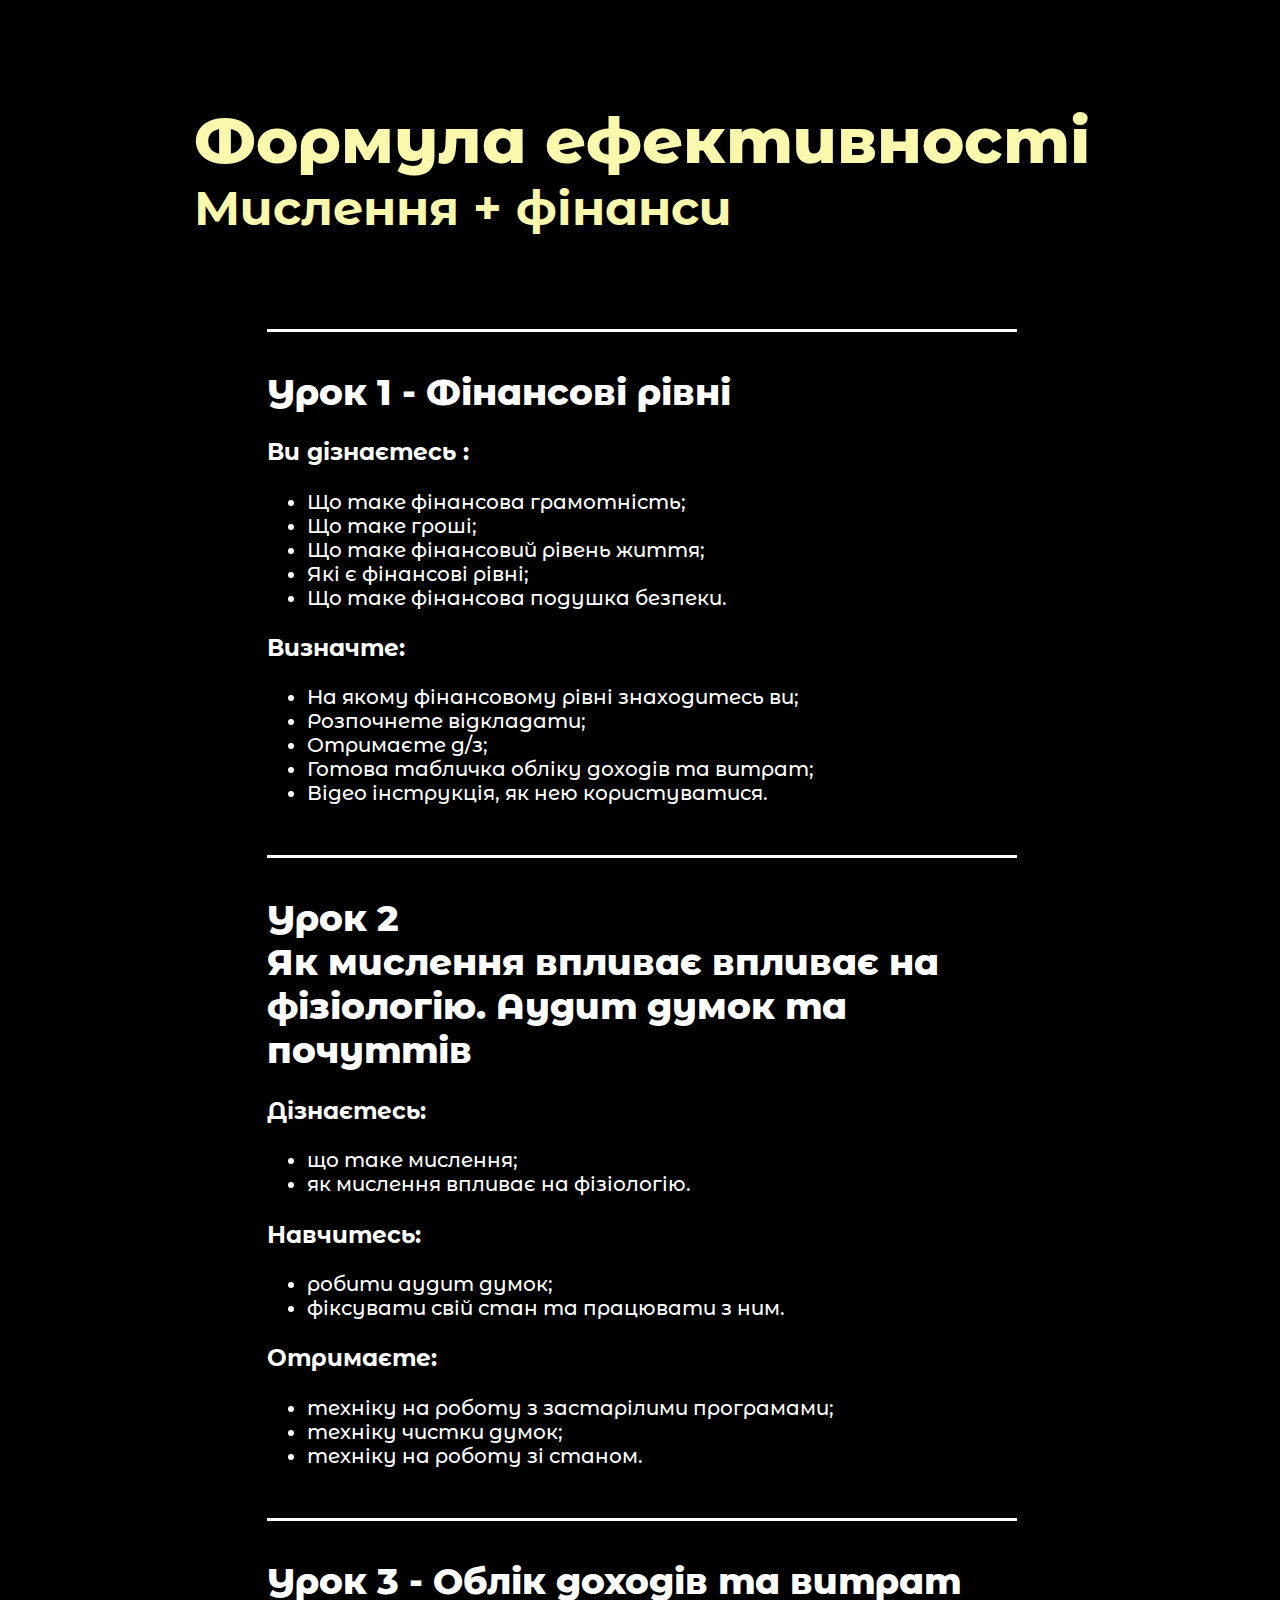
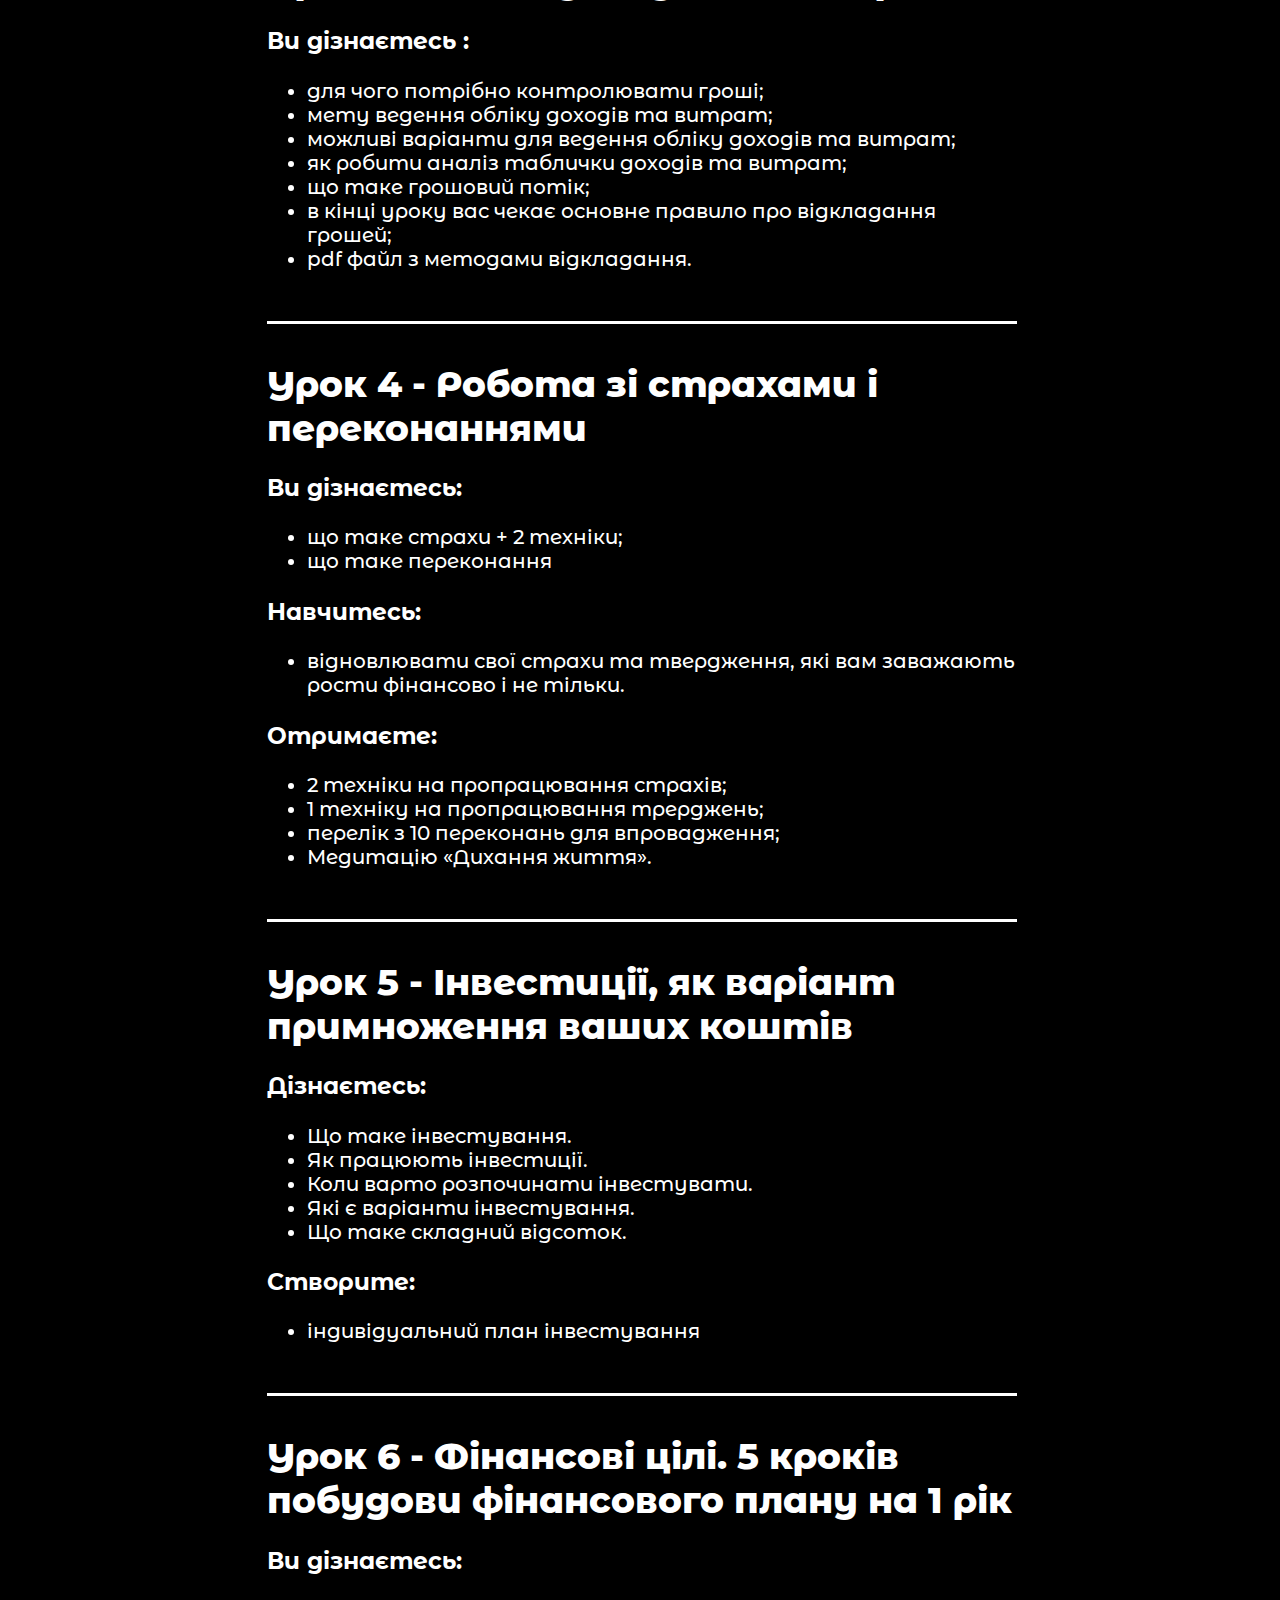
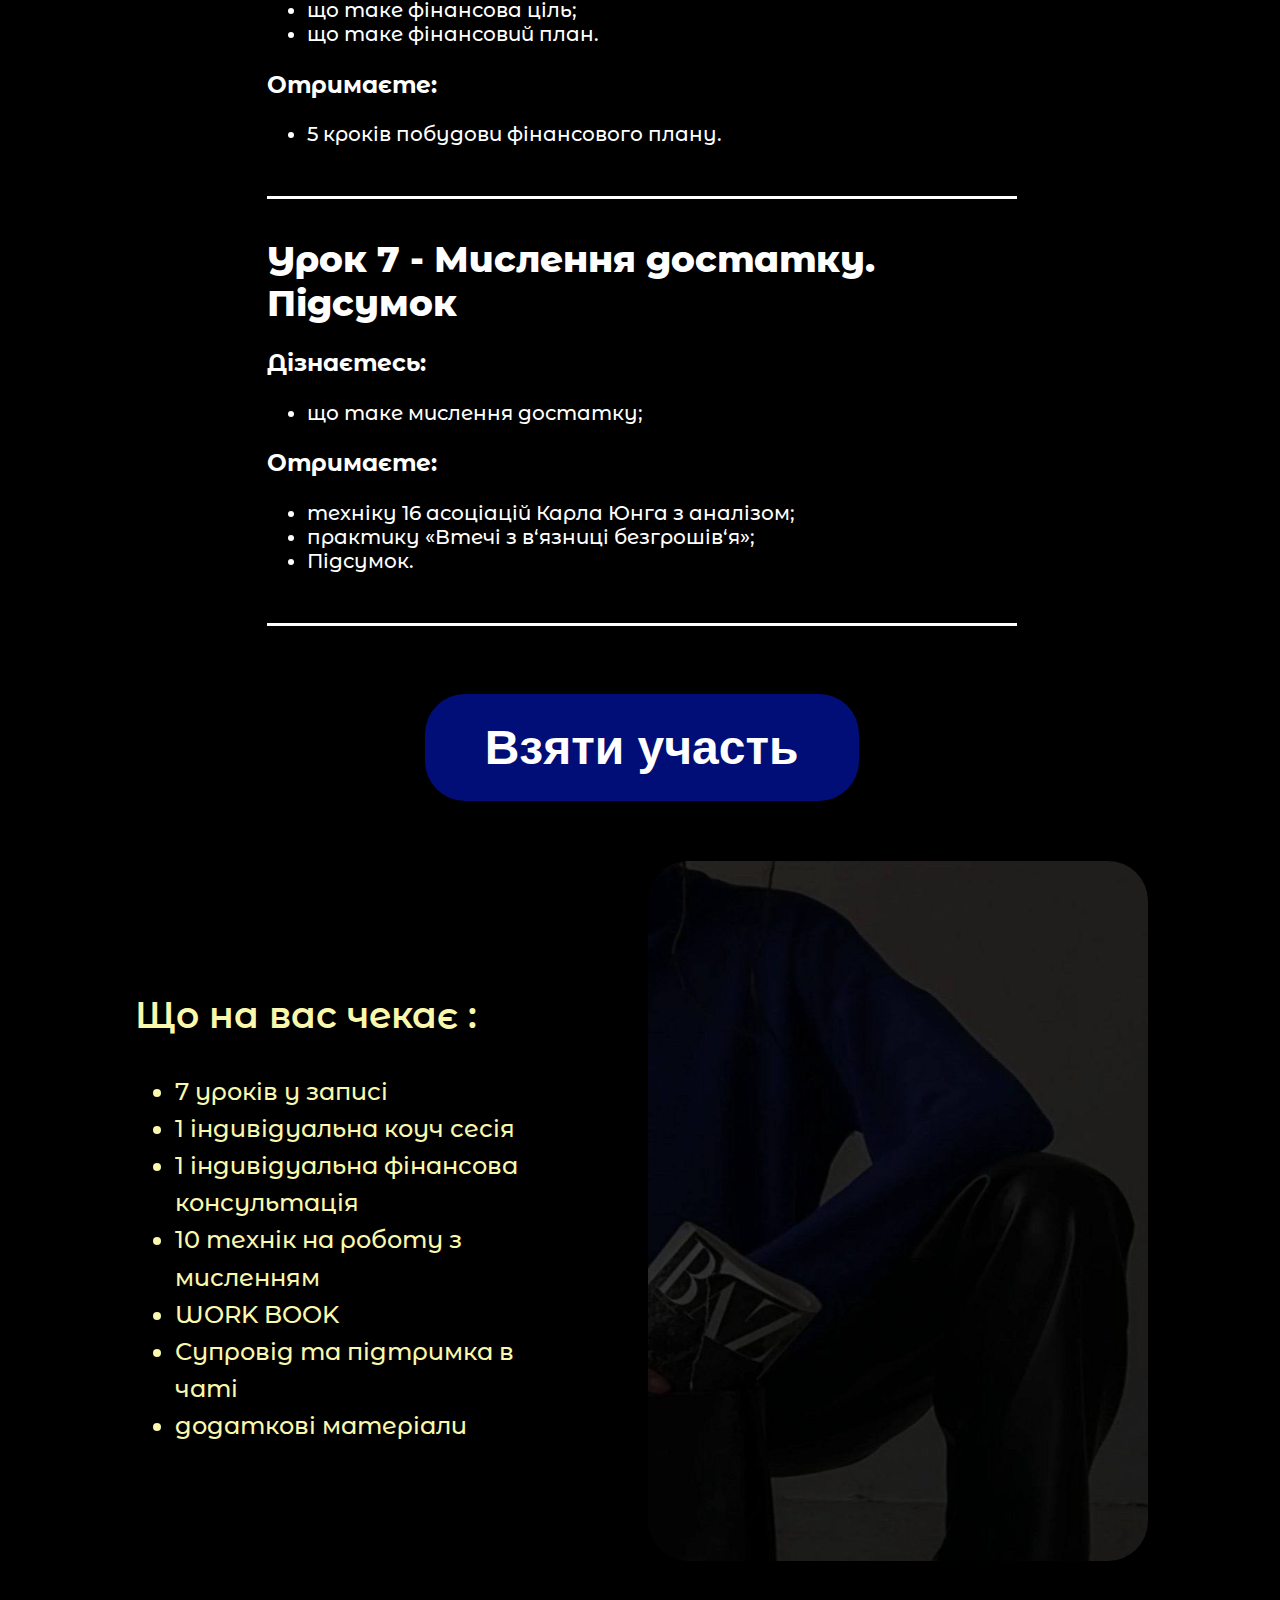
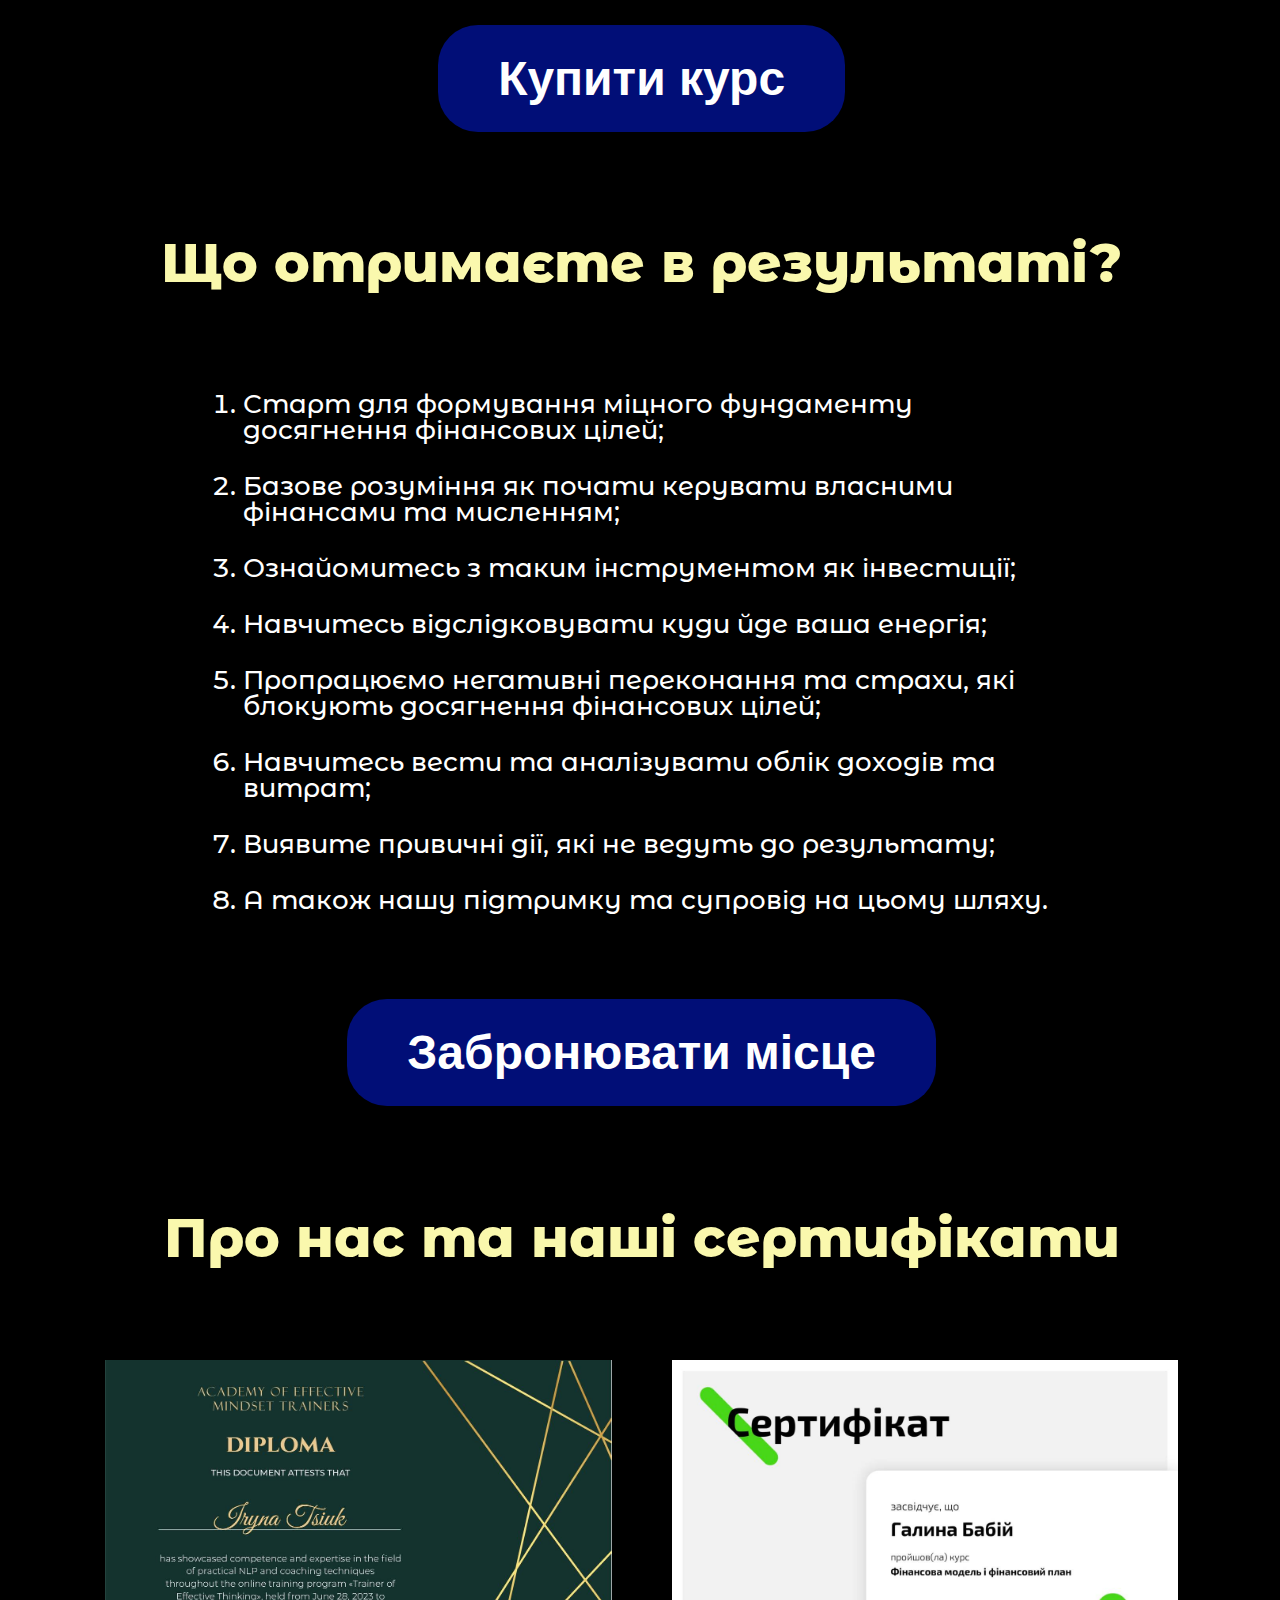
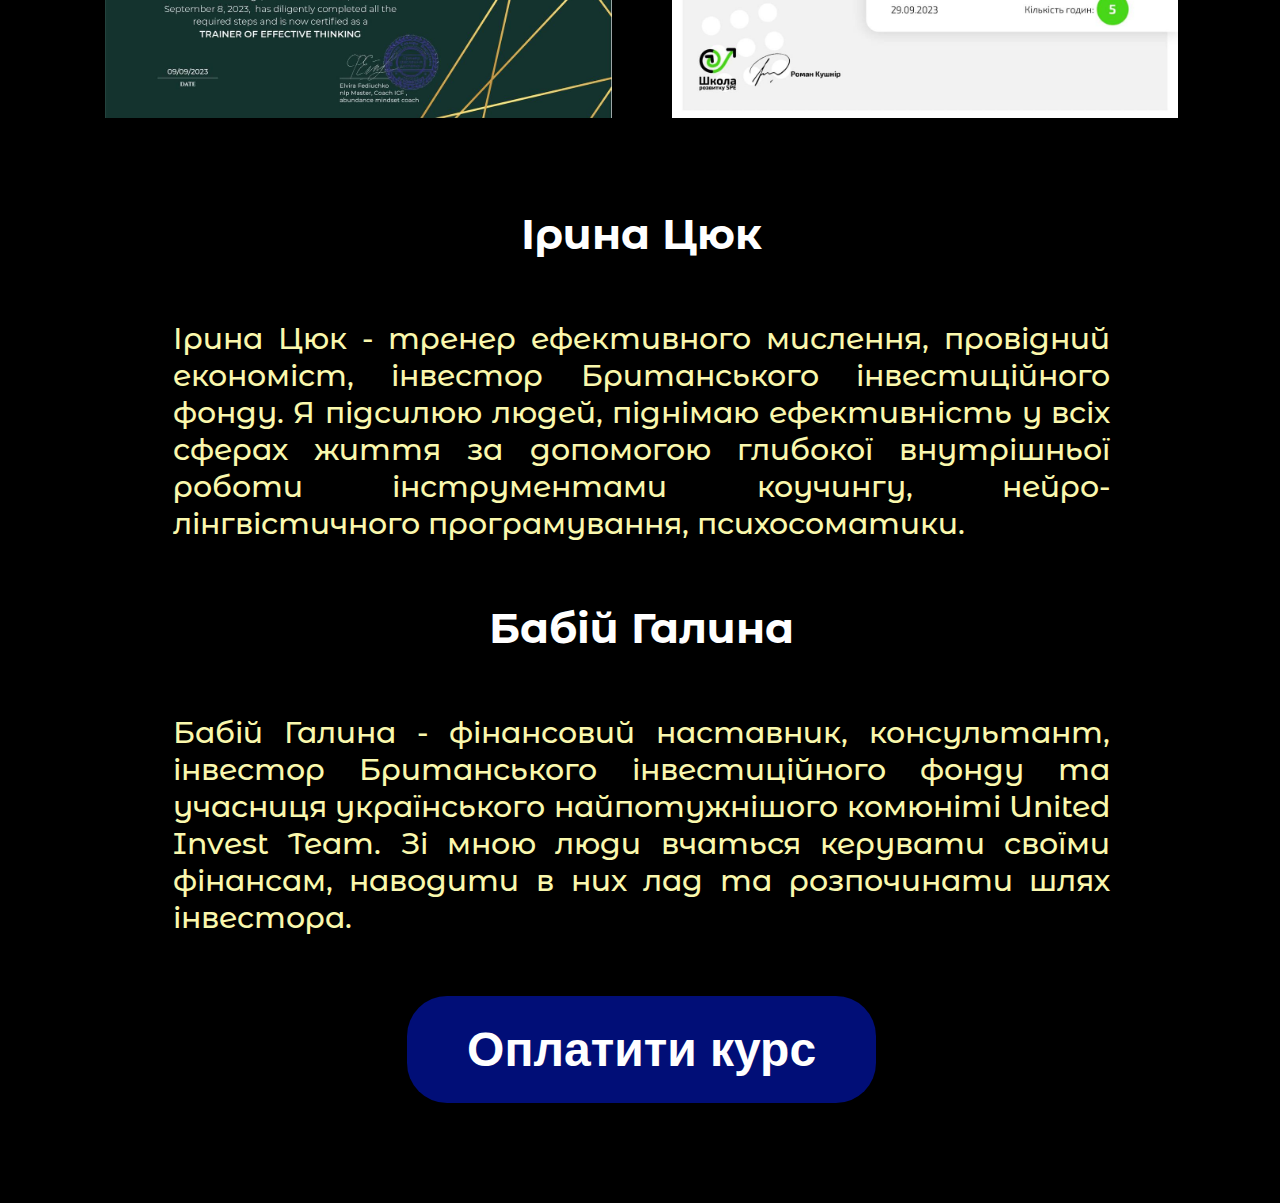
==== commit cc32f2c2: "remove numbers" ====
--- a/index.html
+++ b/index.html
@@ -19,7 +19,6 @@
     <div class="centered-div div-lessons">
         <hr class="lesson-hr-line"/>
         <div class="row-div">
-            <div class="lesson-num">01</div>
             <div class="column-div">
                 <div class="lesson-description">
                     <span class="lesson-title">Урок 1 - Фінансові рівні</span><br/>
@@ -47,7 +46,6 @@
         
         <hr class="lesson-hr-line"/>
         <div class="row-div">
-            <div class="lesson-num">02</div>
             <div class="column-div">
                 <div class="lesson-description">
                     <span class="lesson-title">Урок 2 <br/> Як мислення впливає впливає на фізіологію. Аудит думок та почуттів</span><br/>
@@ -75,7 +73,6 @@
         </div>
         <hr class="lesson-hr-line"/>
         <div class="row-div">
-            <div class="lesson-num">03</div>
             <div class="column-div">
                 <div class="lesson-description">
                     <span class="lesson-title">Урок 3 - Облік доходів та витрат</span><br/>
@@ -95,7 +92,6 @@
         </div>
         <hr class="lesson-hr-line"/>
         <div class="row-div">
-            <div class="lesson-num">04</div>
             <div class="column-div">
                 <div class="lesson-description">
                     <span class="lesson-title">Урок 4 - Робота зі страхами і переконаннями</span><br/>
@@ -123,7 +119,6 @@
         </div>
         <hr class="lesson-hr-line"/>
         <div class="row-div">
-            <div class="lesson-num">05</div>
             <div class="column-div">
                 <div class="lesson-description">
                     <span class="lesson-title">Урок 5 - Інвестиції,  як варіант примноження ваших коштів</span><br/>
@@ -146,7 +141,6 @@
         </div>
         <hr class="lesson-hr-line"/>
         <div class="row-div">
-            <div class="lesson-num">06</div>
             <div class="column-div">
                 <div class="lesson-description">
                     <span class="lesson-title">Урок 6 - Фінансові цілі. 5 кроків побудови фінансового плану на 1 рік</span><br/>
@@ -166,7 +160,6 @@
         </div>
         <hr class="lesson-hr-line"/>
         <div class="row-div">
-            <div class="lesson-num">07</div>
             <div class="column-div">
                 <div class="lesson-description">
                     <span class="lesson-title">Урок 7 - Мислення достатку. Підсумок</span><br/>
--- a/css/style.css
+++ b/css/style.css
@@ -163,17 +163,6 @@
     font-weight: 700;
     font-size: 48px;
     color: #FAF8AD;
-}
-
-.lesson-num{
-    font-family: 'MontserratAlternates', sans-serif;
-    font-weight: 800;
-    font-size: 100px;
-    color: #FFFFFF;
-    margin-right: 40px;
-    width: 140px;
-    padding-left: 60px;
-    text-align: left;
 }
 
 .lesson-title{
--- a/css/mobile_style.css
+++ b/css/mobile_style.css
@@ -25,14 +25,6 @@
         font-size: 4vw;
         padding-left: 2.6041vw; /* 20px ÷ 768px × 100 = 2.6041vw */
         padding-right: 2.6041vw; /* 20px ÷ 768px × 100 = 2.6041vw */
-    }
-
-    .lesson-num{
-        font-size: 12.021vw;
-        margin-right: 5.208vw;
-        width: 16.229vw;
-        padding-left: 7.813vw;
-        display: none;
     }
 
     .lesson-title{
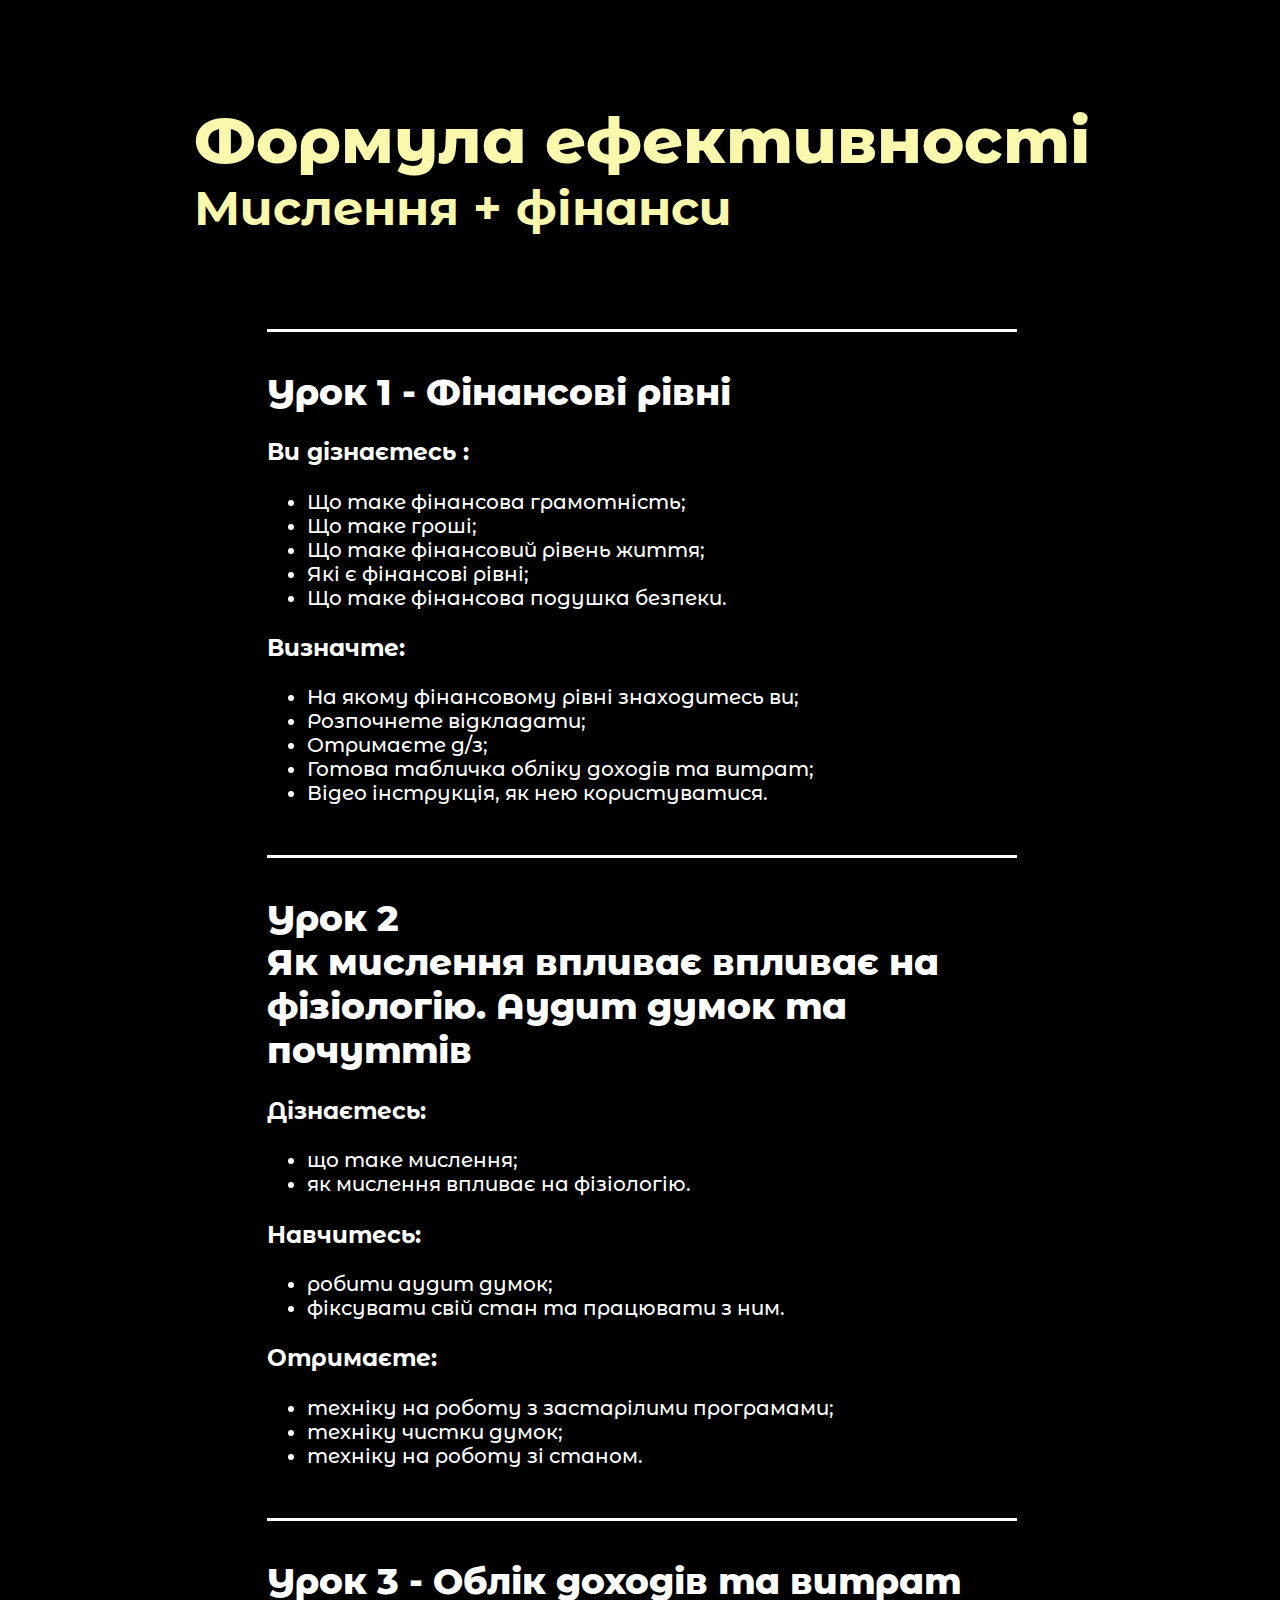
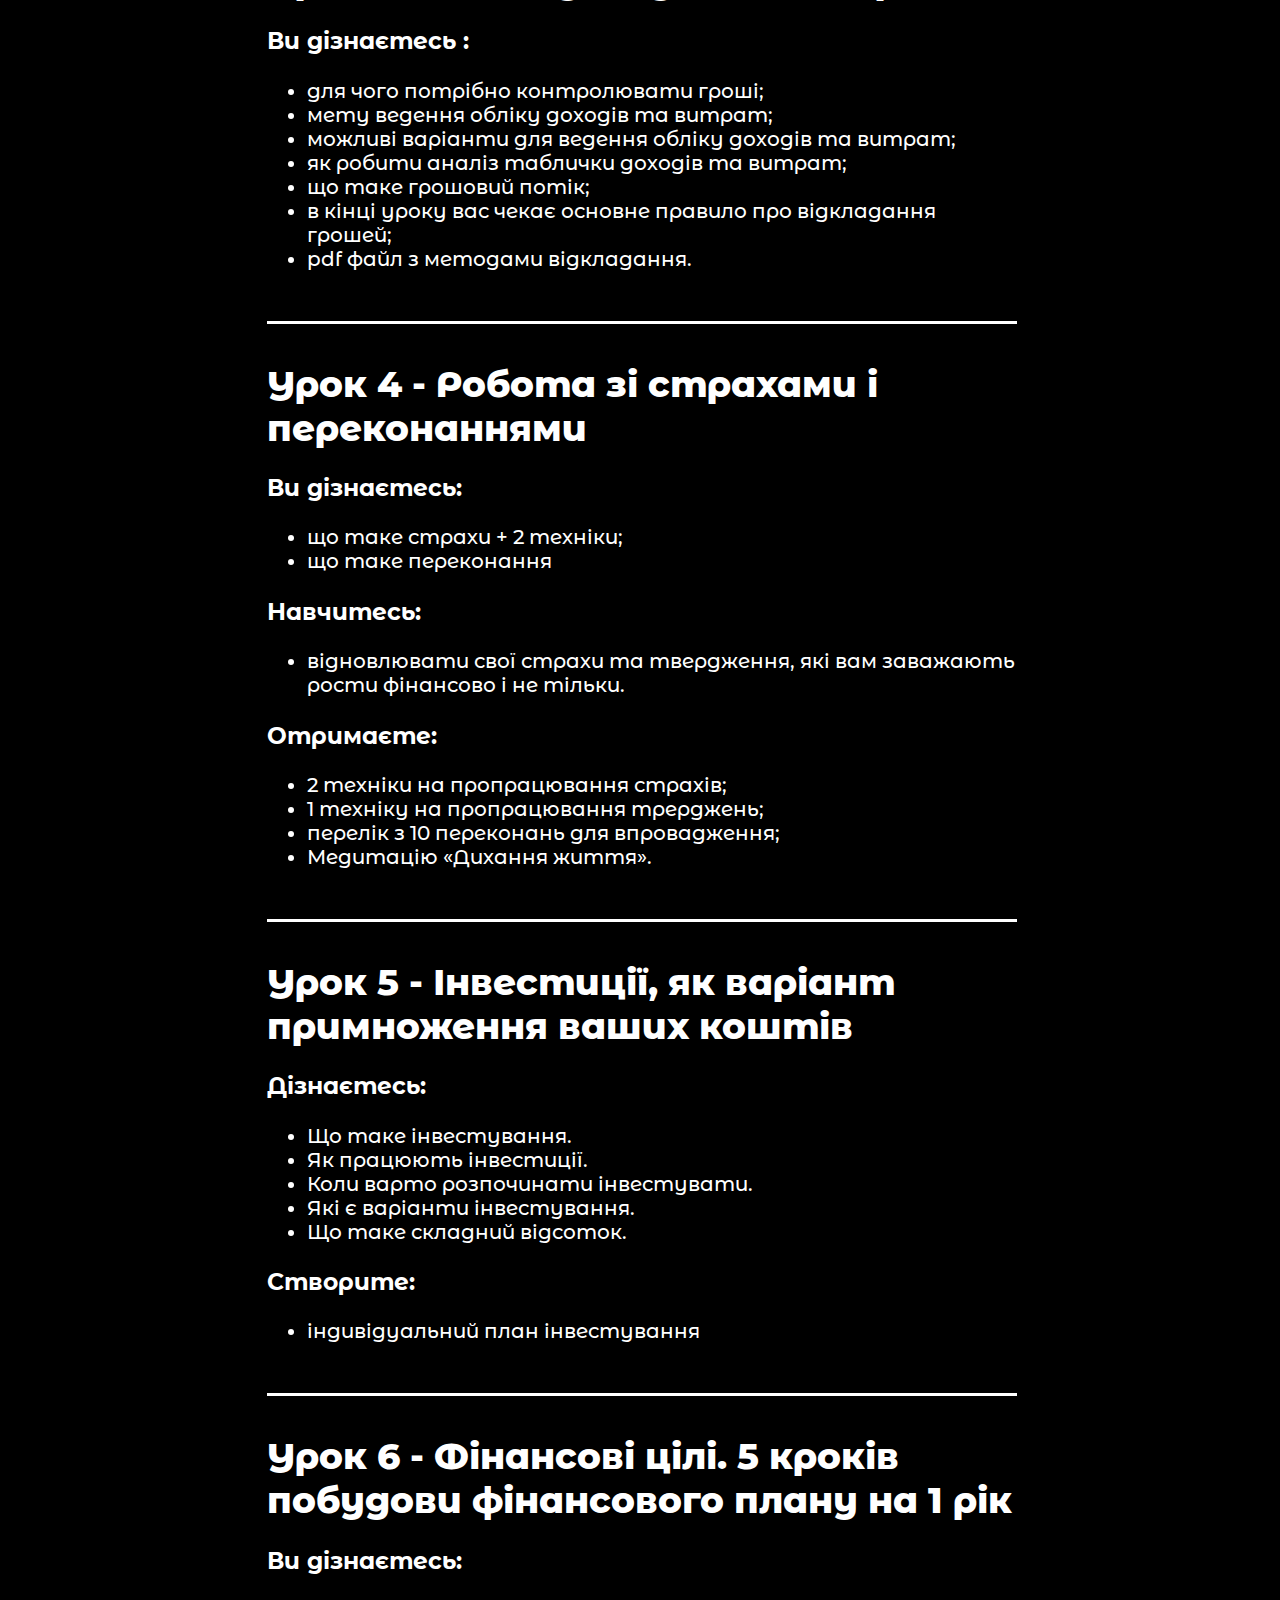
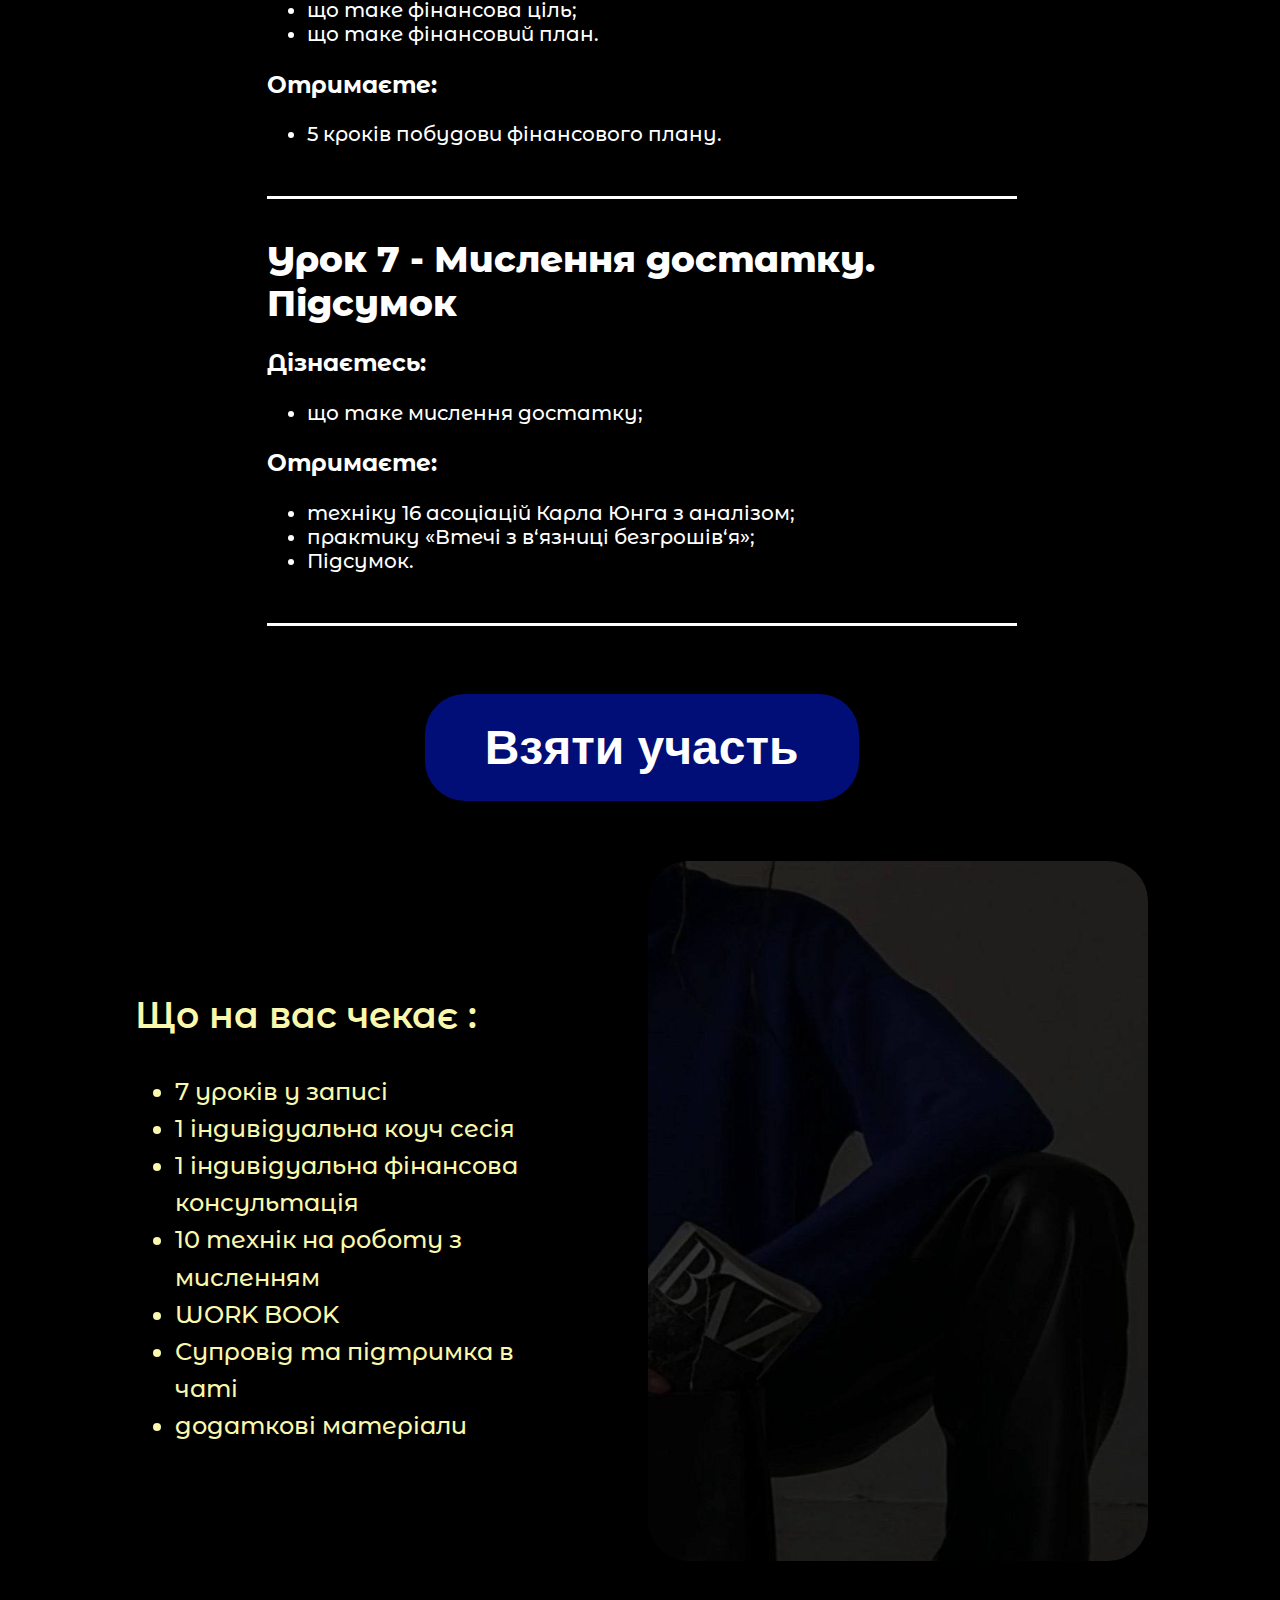
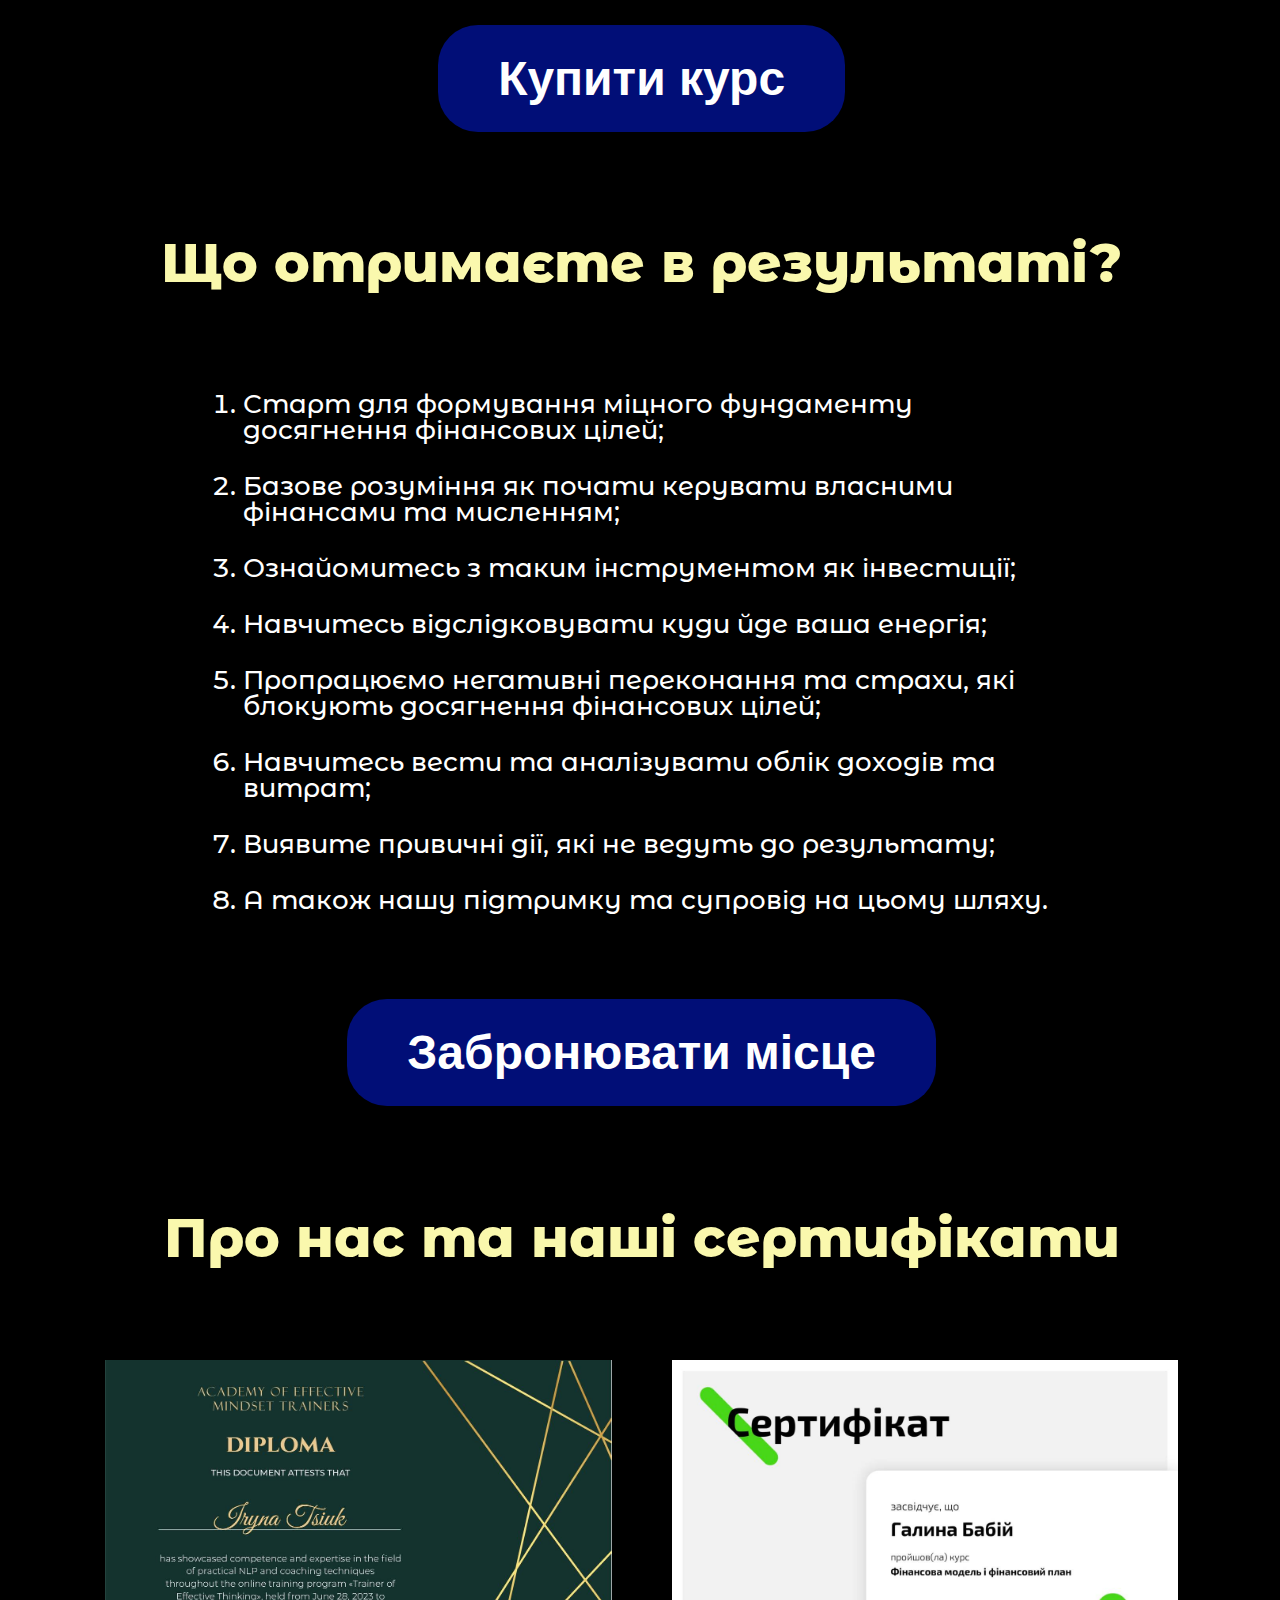
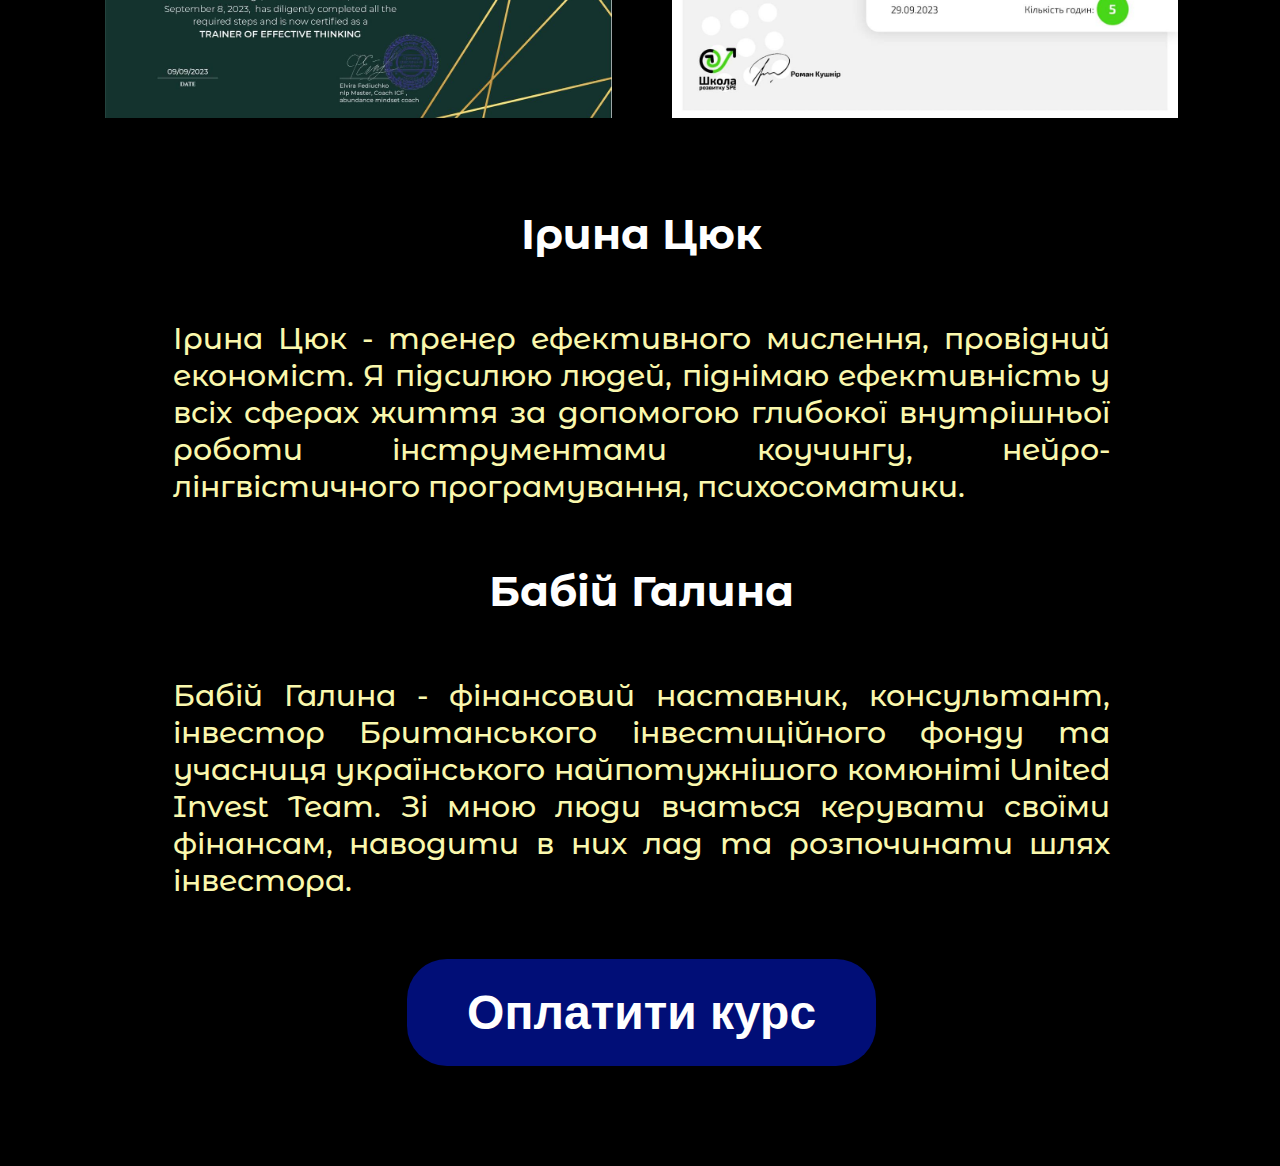
==== commit b55d2877: "fix info" ====
--- a/index.html
+++ b/index.html
@@ -240,9 +240,8 @@
             <img src="images/certificate.jpeg" alt="Сертифікат Галини Бабій, про проходження курсу Фінансової моделі та фінансового плану."/>
         </div>
         <div class="person-name">Ірина Цюк</div>
-        <div class="person-desc">Ірина Цюк - тренер ефективного мислення, провідний економіст,
-            інвестор Британського інвестиційного фонду. Я підсилюю людей, 
-            піднімаю ефективність у всіх сферах життя за допомогою 
+        <div class="person-desc">Ірина Цюк - тренер ефективного мислення, провідний економіст.
+            Я підсилюю людей, піднімаю ефективність у всіх сферах життя за допомогою 
             глибокої внутрішньої роботи інструментами коучингу, 
             нейро-лінгвістичного програмування, психосоматики.</div>
         <div class="person-name">Бабій Галина</div>
